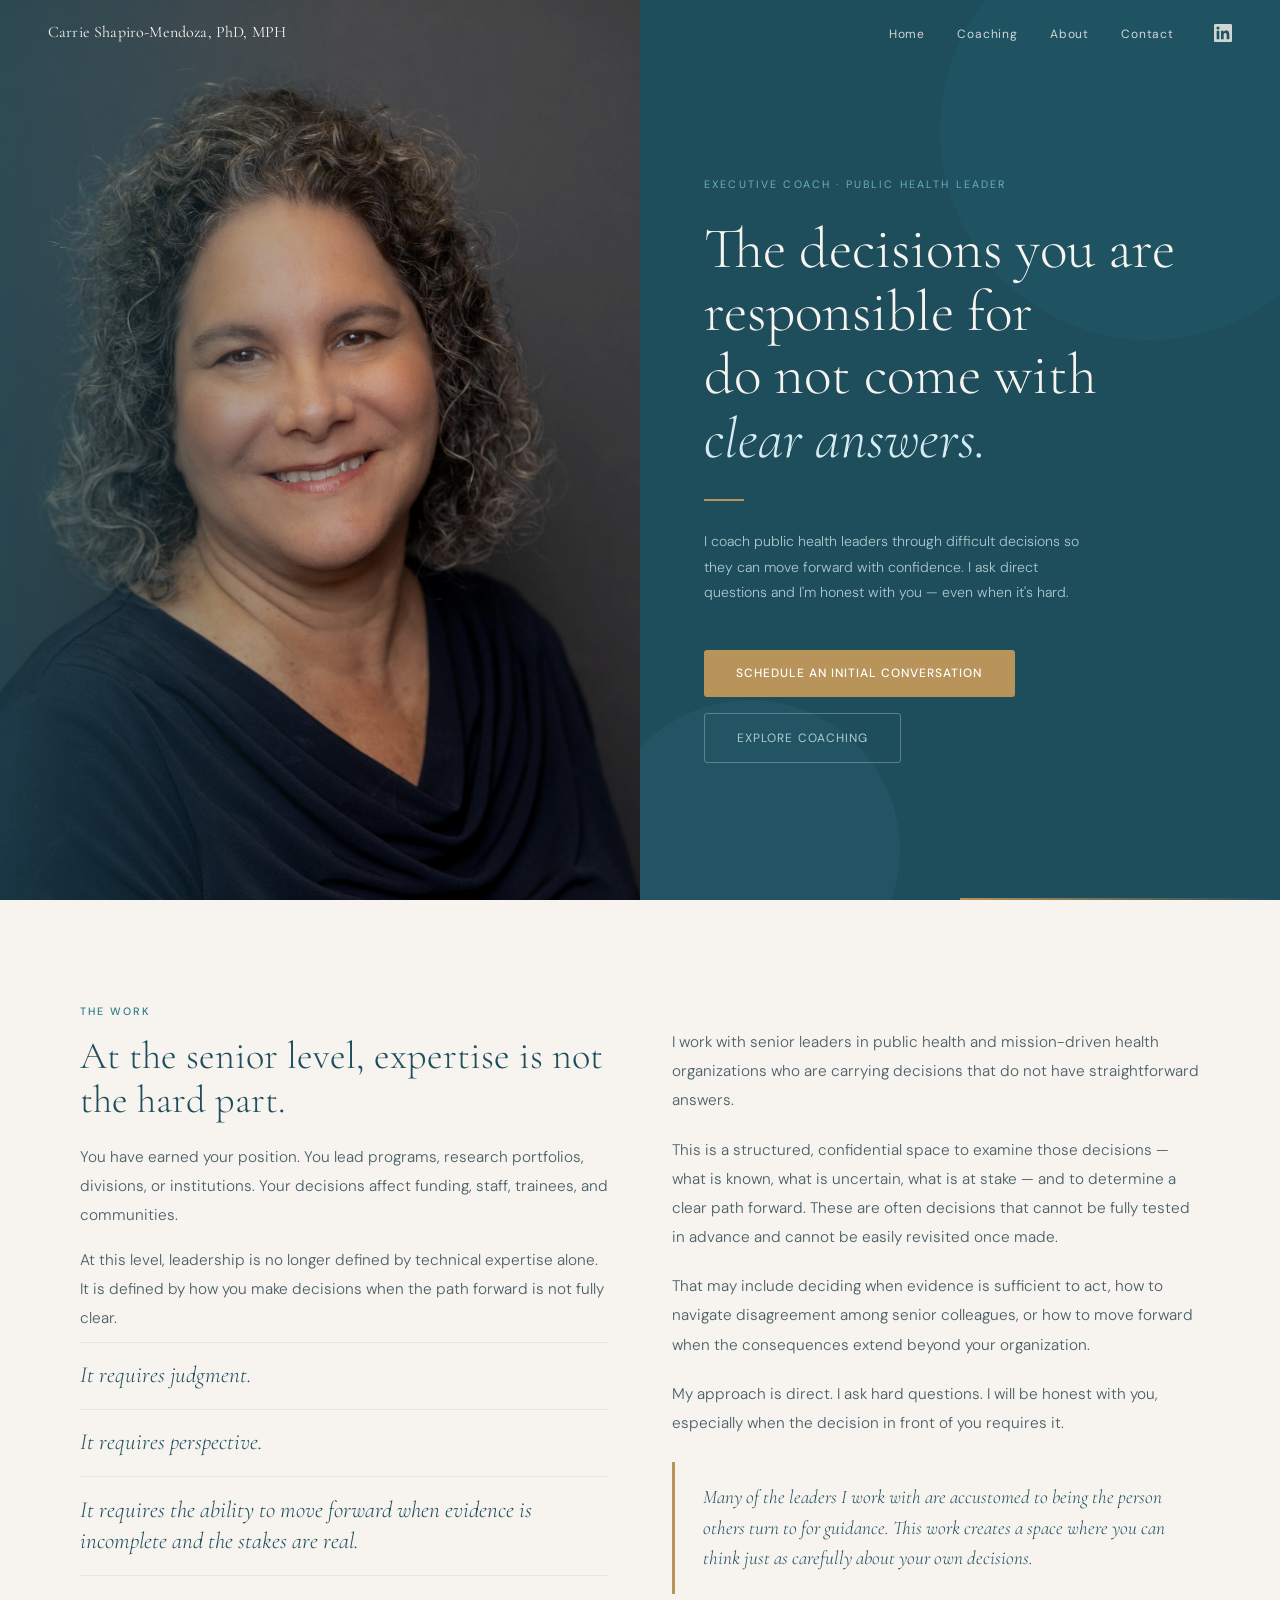
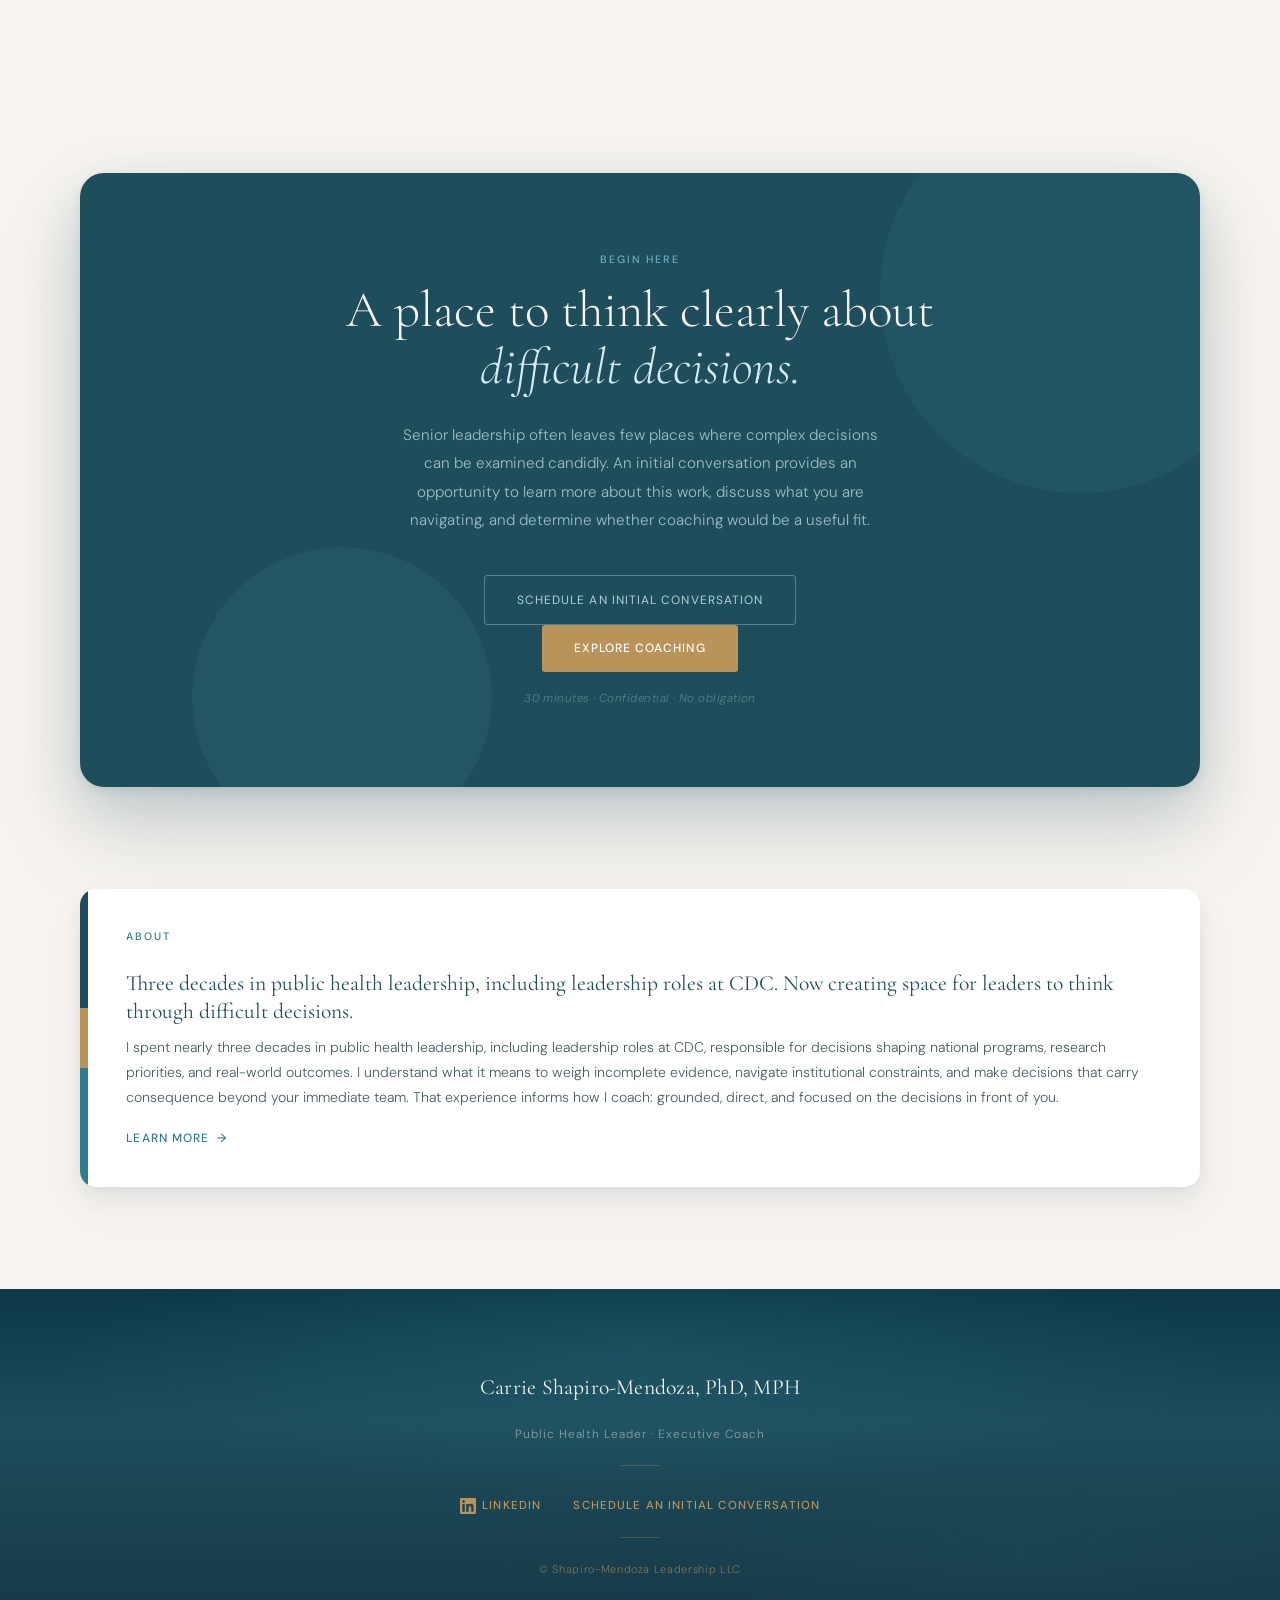
==== index.html @ 612825cb "text n btn" ====
<!DOCTYPE html>
<html lang="en">
<head>
  <meta charset="UTF-8">
  <meta name="viewport" content="width=device-width, initial-scale=1.0">
  <title>Carrie Shapiro-Mendoza, PhD, MPH | Executive Coach for Public Health Leaders</title>
  <link href="https://fonts.googleapis.com/css2?family=Cormorant+Garamond:ital,wght@0,300;0,400;0,500;1,300;1,400;1,500&family=DM+Sans:ital,opsz,wght@0,9..40,300;0,9..40,400;0,9..40,500;1,9..40,300&display=swap" rel="stylesheet">
  <link rel="stylesheet" href="css/styles.css">
</head>
<body>

<div class="page-bg" aria-hidden="true"></div>

<!-- NAVBAR -->
<nav id="nav">
  <a href="index.html" class="nav-logo">Carrie Shapiro-Mendoza, PhD, MPH</a>
  <ul class="nav-links">
    <li><a href="index.html">Home</a></li>
    <li><a href="coaching.html">Coaching</a></li>
    <li><a href="about.html">About</a></li>
    <li><a href="contact.html">Contact</a></li>

    <a href="https://www.linkedin.com/in/carrie-shapiro-mendoza-phd-mph-13574b23/" target="_blank" rel="noopener" class="nav-linkedin" aria-label="LinkedIn">
    <svg xmlns="http://www.w3.org/2000/svg" width="18" height="18" viewBox="0 0 24 24" fill="currentColor">
      <path d="M20.447 20.452h-3.554v-5.569c0-1.328-.027-3.037-1.852-3.037-1.853 0-2.136 1.445-2.136 2.939v5.667H9.351V9h3.414v1.561h.046c.477-.9 1.637-1.85 3.37-1.85 3.601 0 4.267 2.37 4.267 5.455v6.286zM5.337 7.433a2.062 2.062 0 0 1-2.063-2.065 2.064 2.064 0 1 1 2.063 2.065zm1.782 13.019H3.555V9h3.564v11.452zM22.225 0H1.771C.792 0 0 .774 0 1.729v20.542C0 23.227.792 24 1.771 24h20.451C23.2 24 24 23.227 24 22.271V1.729C24 .774 23.2 0 22.222 0h.003z"/>
    </svg>
    </a> 

  </ul>


  <button class="nav-toggle" aria-label="Open menu" aria-expanded="false">
    <span></span><span></span><span></span>
  </button>
</nav>

<div class="nav-drawer" role="dialog" aria-label="Navigation menu">
  <a href="index.html">Home</a>
  <a href="coaching.html">Coaching</a>
  <a href="about.html">About</a>
  <a href="contact.html">Contact</a>
  <a href="https://www.linkedin.com/in/carrie-shapiro-mendoza-phd-mph-13574b23/" target="_blank" rel="noopener" class="nav-linkedin" aria-label="LinkedIn">
    <svg xmlns="http://www.w3.org/2000/svg" width="18" height="18" viewBox="0 0 24 24" fill="currentColor">
      <path d="M20.447 20.452h-3.554v-5.569c0-1.328-.027-3.037-1.852-3.037-1.853 0-2.136 1.445-2.136 2.939v5.667H9.351V9h3.414v1.561h.046c.477-.9 1.637-1.85 3.37-1.85 3.601 0 4.267 2.37 4.267 5.455v6.286zM5.337 7.433a2.062 2.062 0 0 1-2.063-2.065 2.064 2.064 0 1 1 2.063 2.065zm1.782 13.019H3.555V9h3.564v11.452zM22.225 0H1.771C.792 0 0 .774 0 1.729v20.542C0 23.227.792 24 1.771 24h20.451C23.2 24 24 23.227 24 22.271V1.729C24 .774 23.2 0 22.222 0h.003z"/>
    </svg>
    </a> 
</div>


<!-- HERO -->
<section id="hero" aria-label="Introduction">

  <div class="hero-image-col" aria-hidden="true">
    <img
      src="images/shapiromendozaprofile.jpg"
      alt=""
      loading="eager"
    >
  </div>

  <div class="hero-text-col">
    <span class="hero-eyebrow">Executive Coach · Public Health Leader</span>
    <h1 class="hero-headline">
      The decisions you are responsible for<br>
      do not come with <em>clear answers.</em>
    </h1>
    <div class="hero-rule" aria-hidden="true"></div>
    <p class="hero-sub">
      I coach public health leaders through difficult decisions so they can move forward with confidence. I ask direct questions and I'm honest with you — even when it's hard.
    </p>
    <div class="hero-actions">
      <a href="contact.html" class="btn-primary">Schedule an Initial Conversation</a>
      <a href="coaching.html" class="btn-ghost">Explore Coaching</a>
    </div>
    <div class="hero-bottom-rule" aria-hidden="true"></div>
  </div>

</section>


<!-- MAIN -->
<section id="home-main" aria-label="The work">
  <div class="home-main-inner">

    <!-- Two columns, text only -->
    <div class="home-two-col reveal">

      <!-- Left — idea #1 -->
      <div class="home-col-left">
        <span class="label">The work</span>
        <h2>At the senior level, expertise is not the hard part.</h2>
        <p>You have earned your position. You lead programs, research portfolios, divisions, or institutions. Your decisions affect funding, staff, trainees, and communities.</p>
        <p>At this level, leadership is no longer defined by technical expertise alone. It is defined by how you make decisions when the path forward is not fully clear.</p>
        <div class="home-requires">
          <div class="home-requires-item"><p>It requires judgment.</p></div>
          <div class="home-requires-item"><p>It requires perspective.</p></div>
          <div class="home-requires-item"><p>It requires the ability to move forward when evidence is incomplete and the stakes are real.</p></div>
        </div>
      </div>

      <div class="home-col-right">
        <p>I work with senior leaders in public health and mission-driven health organizations who are carrying decisions that do not have straightforward answers.</p>
        <p>This is a structured, confidential space to examine those decisions — what is known, what is uncertain, what is at stake — and to determine a clear path forward. These are often decisions that cannot be fully tested in advance and cannot be easily revisited once made.</p>
        <p>That may include deciding when evidence is sufficient to act, how to navigate disagreement among senior colleagues, or how to move forward when the consequences extend beyond your organization.</p>
        <p>My approach is direct. I ask hard questions. I will be honest with you, especially when the decision in front of you requires it.</p>
        <div class="home-inline-quote">
          <p>Many of the leaders I work with are accustomed to being the person others turn to for guidance. This work creates a space where you can think just as carefully about your own decisions.</p>
        </div>
      </div>

    </div>

  </div>
</section>


<!-- CONCLUSION -->
<section id="conclusion" aria-label="Begin here">
  <div class="conclusion-island reveal">
    <div class="conclusion-content">
      <span class="label label--light">Begin here</span>
      <h2>A place to think clearly about<br><em>difficult decisions.</em></h2>
      <p>Senior leadership often leaves few places where complex decisions can be examined candidly. An initial conversation provides an opportunity to learn more about this work, discuss what you are navigating, and determine whether coaching would be a useful fit.</p>
      <a href="contact.html" class="btn-ghost">Schedule an Initial Conversation</a>
      <br>
      
      <a href="coaching.html" class="btn-primary">Explore Coaching</a>
      <p class="conclusion-note">30 minutes · Confidential · No obligation</p>
    </div>
  </div>
</section>


<!-- ABOUT CARD — after conclusion -->
<section id="home-about" aria-label="About Carrie">
  <div class="home-about-inner">
    <div class="about-card reveal">
      <div class="about-card-mark" aria-hidden="true"></div>
      <div class="about-card-text">
        <span class="label">About</span>
        <h3>Three decades in public health leadership, including leadership roles at CDC. Now creating space for leaders to think through difficult decisions.</h3>
        <p>I spent nearly three decades in public health leadership, including leadership roles at CDC, responsible for decisions shaping national programs, research priorities, and real-world outcomes. I understand what it means to weigh incomplete evidence, navigate institutional constraints, and make decisions that carry consequence beyond your immediate team. That experience informs how I coach: grounded, direct, and focused on the decisions in front of you.</p>
        <a href="about.html" class="link-arrow">Learn more</a>
      </div>
    </div>
  </div>
</section>


<!-- FOOTER -->
<footer aria-label="Footer">
  <div class="water-shimmer" aria-hidden="true"></div>
  <div class="footer-inner">
    <span class="footer-name">Carrie Shapiro-Mendoza, PhD, MPH</span>
    <span class="footer-title">Public Health Leader · Executive Coach</span>
    <div class="footer-divider" aria-hidden="true"></div>
    <div class="footer-links-wrap">
      <a href="https://www.linkedin.com/in/carrie-shapiro-mendoza-phd-mph-13574b23/" target="_blank" rel="noopener" class="footer-linkedin" aria-label="LinkedIn">
      <svg xmlns="http://www.w3.org/2000/svg" width="16" height="16" viewBox="0 0 24 24" fill="currentColor">
        <path d="M20.447 20.452h-3.554v-5.569c0-1.328-.027-3.037-1.852-3.037-1.853 0-2.136 1.445-2.136 2.939v5.667H9.351V9h3.414v1.561h.046c.477-.9 1.637-1.85 3.37-1.85 3.601 0 4.267 2.37 4.267 5.455v6.286zM5.337 7.433a2.062 2.062 0 0 1-2.063-2.065 2.064 2.064 0 1 1 2.063 2.065zm1.782 13.019H3.555V9h3.564v11.452zM22.225 0H1.771C.792 0 0 .774 0 1.729v20.542C0 23.227.792 24 1.771 24h20.451C23.2 24 24 23.227 24 22.271V1.729C24 .774 23.2 0 22.222 0h.003z"/>
      </svg>
      LinkedIn
      </a>
      <a href="https://calendly.com/carrieksm/discovery-call" target="_blank" rel="noopener">Schedule an Initial Conversation</a>
    </div>
    <div class="footer-divider" aria-hidden="true"></div>
    <span class="footer-copy">© Shapiro-Mendoza Leadership LLC</span>
  </div>
</footer>


<script>
  const nav = document.getElementById('nav');
  window.addEventListener('scroll', () => {
    nav.classList.toggle('scrolled', window.scrollY > 60);
  }, { passive: true });

  const toggle = document.querySelector('.nav-toggle');
  const drawer = document.querySelector('.nav-drawer');

  toggle.addEventListener('click', () => {
    const isOpen = drawer.classList.toggle('open');
    toggle.classList.toggle('open', isOpen);
    toggle.setAttribute('aria-expanded', isOpen);
    document.body.style.overflow = isOpen ? 'hidden' : '';
  });

  drawer.querySelectorAll('a').forEach(link => {
    link.addEventListener('click', () => {
      drawer.classList.remove('open');
      toggle.classList.remove('open');
      toggle.setAttribute('aria-expanded', 'false');
      document.body.style.overflow = '';
    });
  });

  const observer = new IntersectionObserver((entries) => {
    entries.forEach(e => {
      if (e.isIntersecting) {
        e.target.classList.add('visible');
        observer.unobserve(e.target);
      }
    });
  }, { threshold: 0.08, rootMargin: '0px 0px -40px 0px' });

  document.querySelectorAll('.reveal, .reveal-left, .reveal-right').forEach(el => {
    observer.observe(el);
  });
</script>

</body>
</html>
---- css/styles.css ----
/* ═══════════════════════════════════════════════════════════
   SHAPIRO-MENDOZA LEADERSHIP
   styles.css — single stylesheet for all pages
   ═══════════════════════════════════════════════════════════

   TABLE OF CONTENTS
   ─────────────────
   1.  Design Tokens
   2.  Reset & Base
   3.  Typography Helpers
   4.  Layout Helpers
   5.  Buttons
   6.  Navbar
   7.  Footer
   8.  Animations & Scroll Reveal
   9.  Global Responsive

   PAGE STYLES
   ───────────
   10. Home (index.html)
   11. About (about.html)       ← to be added
   12. Coaching (coaching.html) ← to be added
   13. Contact (contact.html)   ← to be added

   ═══════════════════════════════════════════════════════════ */


/* ─────────────────────────────────────────
   1. DESIGN TOKENS
───────────────────────────────────────── */
:root {
  --deep-teal:   #1E4D5C;
  --mid-teal:    #2E7D8C;
  --soft-teal:   #6BAFC0;
  --pale-teal:   #D4ECF0;
  --warm-white:  #F7F4F0;
  --warm-sand:   #E8E0D4;
  --deep-text:   #1A2428;
  --mid-text:    #4A5E64;
  --accent-gold: #B8935A;
  --gold-light:  #D4AD7A;

  --font-display: 'Cormorant Garamond', Georgia, serif;
  --font-body:    'DM Sans', system-ui, sans-serif;

  --max-w:      1120px;
  --section-py: clamp(5rem, 8vw, 9rem);
  --section-px: clamp(1.5rem, 4vw, 3rem);
}


/* ─────────────────────────────────────────
   2. RESET & BASE
───────────────────────────────────────── */
*, *::before, *::after {
  box-sizing: border-box;
  margin: 0;
  padding: 0;
}

html {
  scroll-behavior: smooth;
  font-size: 16px;
}

body {
  background: var(--warm-white);
  color: var(--deep-text);
  font-family: var(--font-body);
  font-weight: 300;
  line-height: 1.7;
  overflow-x: hidden;
}

img { max-width: 100%; display: block; }
a   { color: inherit; text-decoration: none; }
ul  { list-style: none; }

/* Ambient background layer — sits fixed behind all content */
.page-bg {
  position: fixed;
  inset: 0;
  z-index: 0;
  pointer-events: none;
  background:
    radial-gradient(ellipse 80% 60% at 15% 20%, rgba(107,175,192,0.06) 0%, transparent 60%),
    radial-gradient(ellipse 60% 50% at 85% 70%, rgba(184,147,90,0.04) 0%, transparent 55%);
}

section, footer, nav { position: relative; z-index: 1; }


/* ─────────────────────────────────────────
   3. TYPOGRAPHY HELPERS
───────────────────────────────────────── */
.label {
  display: block;
  font-family: var(--font-body);
  font-size: 0.67rem;
  font-weight: 500;
  letter-spacing: 0.18em;
  text-transform: uppercase;
  color: var(--mid-teal);
  margin-bottom: 0.85rem;
}

.label--light { color: var(--soft-teal); }

h1, h2, h3 {
  font-family: var(--font-display);
  font-weight: 300;
  line-height: 1.12;
  color: var(--deep-teal);
}

h1 { font-size: clamp(2.6rem, 5vw, 4.2rem); }
h2 { font-size: clamp(1.9rem, 3.2vw, 2.9rem); }
h3 { font-size: clamp(1.3rem, 2vw, 1.7rem); font-weight: 400; }

p {
  font-size: clamp(0.88rem, 1vw, 0.97rem);
  color: var(--mid-text);
  line-height: 1.85;
}

em     { font-style: italic; }
strong { font-weight: 500; color: var(--deep-text); }


/* ─────────────────────────────────────────
   4. LAYOUT HELPERS
───────────────────────────────────────── */
.container {
  max-width: var(--max-w);
  margin: 0 auto;
}

.section {
  padding: var(--section-py) var(--section-px);
}


/* ─────────────────────────────────────────
   5. BUTTONS
───────────────────────────────────────── */
.btn-primary {
  display: inline-flex;
  align-items: center;
  gap: 0.5rem;
  background: var(--accent-gold);
  color: #fff;
  padding: 0.85rem 2rem;
  border-radius: 3px;
  font-family: var(--font-body);
  font-size: 0.75rem;
  font-weight: 500;
  letter-spacing: 0.09em;
  text-transform: uppercase;
  transition: background 0.25s ease, transform 0.2s ease;
  cursor: pointer;
  border: none;
}

.btn-primary:hover {
  background: var(--gold-light);
  transform: translateY(-2px);
}

.btn-ghost {
  display: inline-flex;
  align-items: center;
  gap: 0.5rem;
  border: 1px solid rgba(212,236,240,0.32);
  color: rgba(212,236,240,0.82);
  padding: 0.85rem 2rem;
  border-radius: 3px;
  font-family: var(--font-body);
  font-size: 0.75rem;
  font-weight: 400;
  letter-spacing: 0.09em;
  text-transform: uppercase;
  transition: border-color 0.25s, color 0.25s, background 0.25s;
}

.btn-ghost:hover {
  border-color: rgba(212,236,240,0.65);
  color: var(--pale-teal);
  background: rgba(212,236,240,0.06);
}

.btn-outline {
  display: inline-flex;
  align-items: center;
  justify-content: center;
  gap: 0.5rem;
  border: 1.5px solid var(--mid-teal);
  color: var(--mid-teal);
  padding: 0.8rem 2rem;
  border-radius: 3px;
  font-family: var(--font-body);
  font-size: 0.75rem;
  font-weight: 500;
  letter-spacing: 0.09em;
  text-transform: uppercase;
  transition: background 0.25s, color 0.25s;
}

.btn-outline:hover {
  background: var(--mid-teal);
  color: #fff;
}

.link-arrow {
  display: inline-flex;
  align-items: center;
  gap: 0.5rem;
  font-size: 0.75rem;
  font-weight: 500;
  letter-spacing: 0.09em;
  text-transform: uppercase;
  color: var(--mid-teal);
  transition: gap 0.2s, color 0.2s;
}

.link-arrow::after { content: '→'; }
.link-arrow:hover  { gap: 0.9rem; color: var(--deep-teal); }


/* ─────────────────────────────────────────
   6. NAVBAR
───────────────────────────────────────── */
#nav {
  position: fixed;
  top: 0; left: 0; right: 0;
  z-index: 100;
  padding: 1.2rem var(--section-px);
  display: flex;
  align-items: center;
  justify-content: space-between;
  gap: 1.5rem;
  transition: background 0.5s ease, box-shadow 0.5s ease;
}

#nav.scrolled {
  background: rgba(247, 244, 240, 0.94);
  box-shadow: 0 1px 0 rgba(30,77,92,0.08);
  backdrop-filter: blur(10px);
  -webkit-backdrop-filter: blur(10px);
}

.nav-logo {
  font-family: var(--font-display);
  font-size: 1rem;
  font-weight: 400;
  color: var(--warm-white);
  letter-spacing: 0.01em;
  white-space: nowrap;
  transition: color 0.5s;
  flex-shrink: 0;
}

#nav.scrolled .nav-logo { color: var(--deep-teal); }

.nav-links {
  display: flex;
  align-items: center;
  gap: 2rem;
}

.nav-links a {
  font-size: 0.75rem;
  font-weight: 400;
  letter-spacing: 0.07em;
  color: rgba(247,244,240,0.82);
  transition: color 0.3s;
  white-space: nowrap;
}

#nav.scrolled .nav-links a { color: var(--mid-text); }
.nav-links a:hover           { color: var(--accent-gold) !important; }

.nav-cta {
  background: var(--accent-gold) !important;
  color: #fff !important;
  padding: 0.52rem 1.3rem !important;
  border-radius: 3px;
  font-weight: 500 !important;
  letter-spacing: 0.07em !important;
  transition: background 0.25s !important;
}

.nav-cta:hover { background: var(--gold-light) !important; }

/* On pages with light hero — nav logo and links start dark */
#nav.nav-dark .nav-logo         { color: var(--deep-teal); }
#nav.nav-dark .nav-links a      { color: var(--mid-text); }
#nav.nav-dark .nav-toggle span  { background: var(--deep-teal); }

.nav-toggle {
  display: none;
  flex-direction: column;
  gap: 5px;
  cursor: pointer;
  background: none;
  border: none;
  padding: 4px;
  flex-shrink: 0;
}

.nav-toggle span {
  display: block;
  width: 22px;
  height: 1.5px;
  background: var(--warm-white);
  transition: background 0.5s, transform 0.3s, opacity 0.3s;
}

#nav.scrolled .nav-toggle span         { background: var(--deep-teal); }
.nav-toggle.open span:nth-child(1)     { transform: translateY(6.5px) rotate(45deg); }
.nav-toggle.open span:nth-child(2)     { opacity: 0; }
.nav-toggle.open span:nth-child(3)     { transform: translateY(-6.5px) rotate(-45deg); }

.nav-drawer {
  display: none;
  position: fixed;
  top: 0; left: 0; right: 0; bottom: 0;
  background: var(--deep-teal);
  z-index: 99;
  flex-direction: column;
  align-items: center;
  justify-content: center;
  gap: 2.5rem;
  opacity: 0;
  transition: opacity 0.35s ease;
}

.nav-drawer.open { display: flex; opacity: 1; }

.nav-drawer a {
  font-family: var(--font-display);
  font-size: 2rem;
  font-weight: 300;
  color: var(--warm-white);
  letter-spacing: 0.02em;
  transition: color 0.2s;
}

.nav-drawer a:hover          { color: var(--pale-teal); }
.nav-drawer .btn-primary     { font-size: 0.8rem; margin-top: 1rem; }


/* ─────────────────────────────────────────
   7. FOOTER
───────────────────────────────────────── */
footer {
  position: relative;
  overflow: hidden;
  padding: 5rem var(--section-px) 3rem;
  text-align: center;
  background: linear-gradient(
    to bottom,
    #0c3847 0%,
    #1E4D5C 40%,
    #163845 100%
  );
}

/* Subtle radial depth — no sand, no horizon */
footer::before {
  content: '';
  position: absolute;
  inset: 0;
  background:
    radial-gradient(ellipse 70% 60% at 50% 20%, rgba(46,125,140,0.25) 0%, transparent 65%),
    radial-gradient(ellipse 50% 40% at 80% 80%, rgba(30,77,92,0.3) 0%, transparent 55%);
  pointer-events: none;
}

/* water-shimmer div kept in HTML but repurposed as a no-op — leaving in place so HTML doesn't need to change */
footer .water-shimmer { display: none; }

.footer-inner {
  position: relative;
  z-index: 1;
  display: flex;
  flex-direction: column;
  align-items: center;
  gap: 1.1rem;
  padding-bottom: 0;
}

.footer-name {
  font-family: var(--font-display);
  font-size: 1.35rem;
  font-weight: 400;
  color: var(--warm-white);
  letter-spacing: 0.01em;
}

.footer-title {
  font-size: 0.74rem;
  font-weight: 300;
  color: rgba(247,244,240,0.5);
  letter-spacing: 0.08em;
}

.footer-links-wrap {
  display: flex;
  gap: 2rem;
  align-items: center;
  margin-top: 0.5rem;
}

.footer-links-wrap a {
  font-size: 0.72rem;
  font-weight: 500;
  letter-spacing: 0.1em;
  text-transform: uppercase;
  color: var(--accent-gold);
  transition: color 0.2s;
}

.footer-links-wrap a:hover { color: var(--gold-light); }

.footer-divider {
  width: 40px;
  height: 1px;
  background: rgba(184,147,90,0.3);
  margin: 0.25rem auto;
}

.footer-copy {
  font-size: 0.68rem;
  color: var(--accent-gold);
  letter-spacing: 0.06em;
  opacity: 0.65;
}


/* ─────────────────────────────────────────
   8. ANIMATIONS & SCROLL REVEAL
───────────────────────────────────────── */
@keyframes fadeUp {
  from { opacity: 0; transform: translateY(18px); }
  to   { opacity: 1; transform: translateY(0); }
}

@keyframes fadeDown {
  from { opacity: 0; transform: translateY(-14px); }
  to   { opacity: 1; transform: translateY(0); }
}

@keyframes fadeIn {
  from { opacity: 0; }
  to   { opacity: 1; }
}

@keyframes zoomIn {
  from { transform: scale(1.06); opacity: 0.5; }
  to   { transform: scale(1);    opacity: 1; }
}

.reveal {
  opacity: 0;
  transform: translateY(22px);
  transition: opacity 0.75s ease, transform 0.75s ease;
}

.reveal.visible { opacity: 1; transform: none; }

.reveal-d1 { transition-delay: 0.1s; }
.reveal-d2 { transition-delay: 0.2s; }
.reveal-d3 { transition-delay: 0.3s; }
.reveal-d4 { transition-delay: 0.4s; }

.reveal-left {
  opacity: 0;
  transform: translateX(-20px);
  transition: opacity 0.75s ease, transform 0.75s ease;
}

.reveal-left.visible { opacity: 1; transform: none; }

.reveal-right {
  opacity: 0;
  transform: translateX(20px);
  transition: opacity 0.75s ease, transform 0.75s ease;
}

.reveal-right.visible { opacity: 1; transform: none; }


/* ─────────────────────────────────────────
   9. GLOBAL RESPONSIVE
───────────────────────────────────────── */
@media (max-width: 860px) {
  .nav-links  { display: none; }
  .nav-toggle { display: flex; }
}

@media (max-width: 600px) {
  h1 { font-size: 2.4rem; }
  h2 { font-size: 1.8rem; }
}


/* ═══════════════════════════════════════════════════════════
   10. HOME — index.html
   ═══════════════════════════════════════════════════════════ */

/* HERO */
#hero {
  min-height: 100svh;
  display: grid;
  grid-template-columns: 1fr 1fr;
  position: relative;
  overflow: hidden;
}

.hero-image-col {
  position: relative;
  overflow: hidden;
}

.hero-image-col img {
  width: 100%;
  height: 100%;
  object-fit: cover;
  object-position: center top;
  filter: brightness(0.82) contrast(1.05);
  animation: zoomIn 1.4s ease forwards;
}

.hero-image-col::after {
  content: '';
  position: absolute;
  inset: 0;
  background: linear-gradient(to right, rgba(30,77,92,0.6) 0%, transparent 55%);
}

.hero-text-col {
  background: var(--deep-teal);
  display: flex;
  flex-direction: column;
  justify-content: center;
  padding: clamp(5rem, 8vw, 8rem) clamp(2.5rem, 5vw, 5rem) clamp(3rem, 5vw, 5rem);
  position: relative;
  overflow: hidden;
}

.hero-text-col::before {
  content: '';
  position: absolute;
  top: -80px; right: -80px;
  width: 420px; height: 420px;
  border-radius: 50%;
  background: var(--mid-teal);
  opacity: 0.13;
  pointer-events: none;
}

.hero-text-col::after {
  content: '';
  position: absolute;
  bottom: -100px; left: -40px;
  width: 300px; height: 300px;
  border-radius: 50%;
  background: var(--soft-teal);
  opacity: 0.08;
  pointer-events: none;
}

.hero-eyebrow {
  font-size: 0.67rem;
  font-weight: 400;
  letter-spacing: 0.2em;
  text-transform: uppercase;
  color: var(--soft-teal);
  margin-bottom: 1.5rem;
  opacity: 0;
  animation: fadeDown 0.8s 0.3s forwards;
}

.hero-headline {
  font-family: var(--font-display);
  font-size: clamp(2.6rem, 4.5vw, 4rem);
  font-weight: 300;
  line-height: 1.1;
  color: var(--warm-white);
  margin-bottom: 1.75rem;
  opacity: 0;
  animation: fadeUp 0.9s 0.5s forwards;
}

.hero-headline em {
  font-style: italic;
  color: var(--pale-teal);
  display: block;
}

.hero-rule {
  width: 40px;
  height: 2px;
  background: var(--accent-gold);
  margin-bottom: 1.75rem;
  opacity: 0;
  animation: fadeIn 0.6s 0.9s forwards;
}

.hero-sub {
  font-size: clamp(0.88rem, 1.1vw, 1rem);
  color: rgba(212,236,240,0.78);
  max-width: 400px;
  line-height: 1.82;
  font-weight: 300;
  margin-bottom: 2.75rem;
  opacity: 0;
  animation: fadeUp 0.9s 0.7s forwards;
}

.hero-actions {
  display: flex;
  gap: 1rem;
  flex-wrap: wrap;
  opacity: 0;
  animation: fadeUp 0.9s 0.95s forwards;
}

.hero-bottom-rule {
  position: absolute;
  bottom: 0; left: 50%; right: 0;
  height: 2px;
  background: linear-gradient(to right, var(--accent-gold), transparent);
  opacity: 0;
  animation: fadeIn 0.8s 1.4s forwards;
}

/* ── HOME MAIN — two columns, text only, no cards */
#home-main {
  padding: var(--section-py) var(--section-px);
  background: transparent;
}

.home-main-inner {
  max-width: var(--max-w);
  margin: 0 auto;
}

/* Two columns side by side */
.home-two-col {
  display: grid;
  grid-template-columns: 1fr 1fr;
  gap: clamp(3rem, 5vw, 7rem);
  align-items: start;
  margin-bottom: clamp(4rem, 6vw, 7rem);
}

/* Left column — idea #1 */
.home-col-left h2 {
  font-size: clamp(1.9rem, 3vw, 2.6rem);
  margin-top: 0.5rem;
  margin-bottom: 1.25rem;
  line-height: 1.15;
}

.home-col-left p {
  font-size: 0.96rem;
  color: var(--mid-text);
  line-height: 1.9;
  margin-bottom: 1rem;
}

.home-col-left p:last-of-type { margin-bottom: 0; }

/* The three "It requires..." lines — styled within left column */
.home-requires {
  display: flex;
  flex-direction: column;
  margin-top: 0.5rem;
}

.home-requires-item {
  padding: 1.1rem 0;
  border-bottom: 1px solid rgba(30,77,92,0.07);
}

.home-requires-item:first-child { border-top: 1px solid rgba(30,77,92,0.07); }

.home-requires-item p {
  font-family: var(--font-display);
  font-size: clamp(1.15rem, 1.8vw, 1.5rem) !important;
  font-style: italic;
  font-weight: 300;
  color: var(--deep-teal) !important;
  line-height: 1.35;
  margin-bottom: 0 !important;
}

/* Right column — idea #2 */
.home-col-right {
  padding-top: clamp(1rem, 2vw, 3rem);
}

.home-col-right p {
  font-size: 0.96rem;
  color: var(--mid-text);
  line-height: 1.9;
  margin-bottom: 1.25rem;
}

.home-col-right p:last-of-type { margin-bottom: 0; }

/* Inline quote in right column */
.home-col-right .home-inline-quote {
  border-left: 3px solid var(--accent-gold);
  padding: 1.25rem 0 1.25rem 1.75rem;
  margin-top: 1.5rem;
}

.home-col-right .home-inline-quote p {
  font-family: var(--font-display);
  font-size: clamp(1.05rem, 1.5vw, 1.25rem) !important;
  font-style: italic;
  font-weight: 300;
  color: var(--deep-teal) !important;
  line-height: 1.6;
  margin-bottom: 0 !important;
}

/* RESPONSIVE — HOME */
@media (max-width: 860px) {
  .home-two-col { grid-template-columns: 1fr; gap: 3rem; }
  .home-col-right { padding-top: 0; }
}

@media (max-width: 600px) {
  .home-requires-item p { font-size: 1.15rem !important; }
}

/* HOME ABOUT — after conclusion */
#home-about {
  padding: 0 var(--section-px) var(--section-py);
  background: transparent;
}

.home-about-inner {
  max-width: var(--max-w);
  margin: 0 auto;
}

.about-card {
  display: grid;
  grid-template-columns: 8px 1fr;
  border-radius: 16px;
  overflow: hidden;
  background: #fff;
  box-shadow:
    0 2px 4px rgba(30,77,92,0.04),
    0 8px 24px rgba(30,77,92,0.07),
    0 20px 40px rgba(30,77,92,0.05);
}

/* Color mark — three stacked teal/gold bands */
.about-card-mark {
  background: linear-gradient(
    to bottom,
    var(--deep-teal) 0%,
    var(--deep-teal) 40%,
    var(--accent-gold) 40%,
    var(--accent-gold) 60%,
    var(--mid-teal) 60%,
    var(--mid-teal) 100%
  );
  flex-shrink: 0;
}

.about-card-text {
  padding: clamp(1.75rem, 3vw, 2.5rem);
  display: flex;
  flex-direction: column;
  justify-content: center;
  gap: 0.6rem;
}

.about-card-text h3 {
  font-size: 1.35rem;
  color: var(--deep-teal);
  line-height: 1.3;
}

.about-card-text p {
  font-size: 0.88rem;
  color: var(--mid-text);
  line-height: 1.8;
  margin-bottom: 0.5rem;
}

/* CONCLUSION */
#conclusion {
  padding: 0 var(--section-px) var(--section-py);
  background: transparent;
}

.conclusion-island {
  max-width: var(--max-w);
  margin: 0 auto;
  background: var(--deep-teal);
  border-radius: 24px;
  padding: clamp(3.5rem, 6vw, 6rem) clamp(2.5rem, 5vw, 5rem);
  text-align: center;
  position: relative;
  overflow: hidden;
  box-shadow:
    0 4px 8px rgba(30,77,92,0.1),
    0 20px 60px rgba(30,77,92,0.2),
    0 48px 96px rgba(30,77,92,0.12);
}

.conclusion-island::before {
  content: '';
  position: absolute;
  top: -80px; right: -80px;
  width: 400px; height: 400px;
  border-radius: 50%;
  background: var(--mid-teal);
  opacity: 0.15;
  pointer-events: none;
}

.conclusion-island::after {
  content: '';
  position: absolute;
  bottom: -60px; left: 10%;
  width: 300px; height: 300px;
  border-radius: 50%;
  background: var(--soft-teal);
  opacity: 0.08;
  pointer-events: none;
}

.conclusion-content {
  position: relative;
  z-index: 1;
  max-width: 600px;
  margin: 0 auto;
}

.conclusion-content h2 {
  color: var(--warm-white);
  font-size: clamp(2.2rem, 4vw, 3.4rem);
  margin-top: 0.75rem;
  margin-bottom: 1.5rem;
}

.conclusion-content h2 em {
  color: var(--pale-teal);
  display: block;
}

.conclusion-content p {
  color: rgba(212,236,240,0.7);
  line-height: 1.88;
  max-width: 480px;
  margin: 0 auto 2.5rem;
  font-size: 0.95rem;
}

.conclusion-note {
  font-size: 0.72rem !important;
  color: rgba(212,236,240,0.32) !important;
  margin-top: 1rem !important;
  margin-bottom: 0 !important;
  font-style: italic;
  letter-spacing: 0.04em;
}

/* RESPONSIVE — HOME */
@media (max-width: 860px) {
  #hero { grid-template-columns: 1fr; }
  .hero-image-col { display: none; }
  .hero-text-col  { min-height: 100svh; padding: 6rem 1.75rem 4rem; }
  .intro-grid     { grid-template-columns: 1fr; gap: 2rem; }
  .coaching-panel { grid-template-columns: 1fr; }
  .coaching-visual { min-height: 200px; }
  .about-card     { grid-template-columns: 1fr; }
  .about-card-accent { display: none; }
  .conclusion-island { border-radius: 16px; }
}

@media (max-width: 600px) {
  .hero-text-col  { padding: 5rem 1.25rem 3.5rem; }
  .hero-actions   { flex-direction: column; align-items: flex-start; }
}


/* ═══════════════════════════════════════════════════════════
   11. ABOUT — about.html
   ═══════════════════════════════════════════════════════════ */

/* ── ABOUT HERO
   Warmer and more personal than home.
   A large faded "30+" as ambient texture — her career in the room.
   Subtle vertical grain lines, warm gold bleed from left. */
.about-hero {
  min-height: 60svh;
  background: var(--deep-teal);
  display: flex;
  flex-direction: column;
  justify-content: flex-end;
  padding: clamp(5rem, 8vw, 9rem) var(--section-px) clamp(3rem, 5vw, 5rem);
  position: relative;
  overflow: hidden;
}

.about-hero::before {
  content: '';
  position: absolute;
  inset: 0;
  background:
    repeating-linear-gradient(
      90deg,
      transparent,
      transparent 120px,
      rgba(107,175,192,0.035) 120px,
      rgba(107,175,192,0.035) 121px
    ),
    radial-gradient(ellipse 80% 100% at 0% 60%, rgba(184,147,90,0.09) 0%, transparent 55%),
    radial-gradient(ellipse 50% 60% at 100% 10%, rgba(46,125,140,0.2) 0%, transparent 50%);
  pointer-events: none;
}

/* Large ambient number — "30" as background texture */
.about-hero::after {
  content: '30';
  position: absolute;
  right: -1rem;
  bottom: -4rem;
  font-family: var(--font-display);
  font-size: clamp(16rem, 26vw, 24rem);
  font-weight: 300;
  color: rgba(107,175,192,0.06);
  line-height: 1;
  pointer-events: none;
  user-select: none;
  letter-spacing: -0.05em;
}

.about-hero-inner {
  max-width: var(--max-w);
  margin: 0 auto;
  width: 100%;
  position: relative;
  z-index: 1;
}

.about-hero-eyebrow {
  font-size: 0.78rem;
  font-weight: 400;
  letter-spacing: 0.2em;
  text-transform: uppercase;
  color: var(--soft-teal);
  margin-bottom: 1.25rem;
  opacity: 0;
  animation: fadeDown 0.8s 0.3s forwards;
}

.about-hero-headline {
  font-family: var(--font-display);
  font-size: clamp(2.4rem, 4.5vw, 4rem);
  font-weight: 300;
  line-height: 1.1;
  color: var(--warm-white);
  max-width: 760px;
  opacity: 0;
  animation: fadeUp 0.9s 0.5s forwards;
}

.about-hero-headline em {
  font-style: italic;
  color: var(--pale-teal);
}

.about-hero-rule {
  width: 100%;
  height: 1px;
  background: linear-gradient(to right, var(--accent-gold), rgba(184,147,90,0.2), transparent);
  margin-top: clamp(2.5rem, 4vw, 4rem);
  opacity: 0;
  animation: fadeIn 0.8s 0.9s forwards;
}

/* ── ABOUT INTRO
   Sticky photo + scrolling narrative text.
   Photo has gold corner detail — personal, not clinical. */
.about-intro {
  padding: var(--section-py) var(--section-px);
  background: transparent;
}

.about-intro-layout {
  max-width: var(--max-w);
  margin: 0 auto;
  display: grid;
  grid-template-columns: 360px 1fr;
  gap: clamp(3rem, 5vw, 6rem);
  align-items: start;
}

.about-img-wrap {
  position: sticky;
  top: 5.5rem;
}

.about-img-frame {
  position: relative;
  border-radius: 4px;
  overflow: visible;
  aspect-ratio: 3/4;
}

.about-img-frame img {
  width: 100%;
  height: 100%;
  object-fit: cover;
  object-position: center top;
  filter: brightness(0.9) sepia(0.06);
  border-radius: 4px;
  box-shadow:
    0 4px 8px rgba(30,77,92,0.08),
    0 20px 56px rgba(30,77,92,0.14),
    0 48px 80px rgba(30,77,92,0.08);
}

/* Gold L-bracket — bottom right corner */
.about-img-frame::after {
  content: '';
  position: absolute;
  bottom: -14px;
  right: -14px;
  width: 64px;
  height: 64px;
  border-right: 2px solid var(--accent-gold);
  border-bottom: 2px solid var(--accent-gold);
}

/* Gold L-bracket — top left corner */
.about-img-frame::before {
  content: '';
  position: absolute;
  top: -14px;
  left: -14px;
  width: 64px;
  height: 64px;
  border-left: 2px solid var(--accent-gold);
  border-top: 2px solid var(--accent-gold);
  z-index: 1;
}

.about-intro-text { padding-top: 0.5rem; }

.about-intro-text h2 {
  margin-top: 0.6rem;
  margin-bottom: 1.75rem;
}

.about-intro-text p {
  font-size: 0.96rem;
  color: var(--mid-text);
  line-height: 1.88;
  margin-bottom: 1.25rem;
}

.about-intro-text p:last-of-type { margin-bottom: 0; }

.about-pullquote {
  border-left: 3px solid var(--accent-gold);
  padding: 1.5rem 0 1.5rem 2rem;
  margin: 2rem 0;
}

.about-pullquote p {
  font-family: var(--font-display);
  font-size: clamp(1.15rem, 1.7vw, 1.4rem);
  font-style: italic;
  font-weight: 300;
  color: var(--deep-teal);
  line-height: 1.55;
  margin-bottom: 0 !important;
}

/* ── PROFESSIONAL BACKGROUND
   Numbered chapter statements — large staggered layout.
   No cards. Each reality reads like a page in a book.
   Left: context paragraph. Right: five numbered statements. */
.about-background {
  padding: 0 var(--section-px) var(--section-py);
  background: transparent;
}

.about-background-inner {
  max-width: var(--max-w);
  margin: 0 auto;
}

.about-bg-header {
  display: grid;
  grid-template-columns: 1fr 1fr;
  gap: clamp(3rem, 5vw, 6rem);
  align-items: end;
  margin-bottom: clamp(3rem, 5vw, 5rem);
  padding-bottom: 2rem;
  border-bottom: 1px solid rgba(30,77,92,0.1);
}

.about-bg-header h2 { margin-top: 0.6rem; }

.about-bg-header p {
  font-size: 0.95rem;
  color: var(--mid-text);
  line-height: 1.88;
}

/* Numbered statements — staggered, editorial */
.about-statements {
  display: flex;
  flex-direction: column;
}

.about-statement {
  display: grid;
  grid-template-columns: 80px 1fr;
  gap: 2rem;
  padding: 2rem 0;
  border-bottom: 1px solid rgba(30,77,92,0.08);
  align-items: start;
  transition: background 0.2s;
}

.about-statement:first-child { border-top: 1px solid rgba(30,77,92,0.08); }

/* Alternate: every other statement indented slightly */
.about-statement:nth-child(even) {
  padding-left: clamp(2rem, 4vw, 5rem);
}

.about-statement:hover .statement-num { color: var(--accent-gold); }

.statement-num {
  font-family: var(--font-display);
  font-size: clamp(2.2rem, 3.5vw, 3rem);
  font-weight: 300;
  color: var(--pale-teal);
  line-height: 1;
  transition: color 0.3s;
  padding-top: 0.2rem;
  letter-spacing: -0.02em;
}

.statement-text {
  font-family: var(--font-display);
  font-size: clamp(1.1rem, 1.8vw, 1.4rem);
  font-weight: 300;
  color: var(--deep-teal);
  line-height: 1.45;
  padding-top: 0.5rem;
}

/* ── CREDENTIALS
   CV-style — minimal, restrained.
   No island, no cards. Just clean lines and typography.
   The gravitas comes from what's said, not how it's packaged. */
.about-credentials {
  padding: 0 var(--section-px) var(--section-py);
  background: transparent;
}

.about-credentials-inner {
  max-width: var(--max-w);
  margin: 0 auto;
}

/* Header row — label + heading + CTA */
.about-cred-header {
  display: grid;
  grid-template-columns: 1fr 1fr;
  gap: clamp(3rem, 5vw, 6rem);
  align-items: end;
  margin-bottom: clamp(2.5rem, 4vw, 4rem);
  padding-bottom: 2rem;
  border-bottom: 1px solid rgba(30,77,92,0.08);
}

.about-cred-header h2 { margin-top: 0.6rem; }

.about-cred-header p {
  font-size: 0.95rem;
  color: var(--mid-text);
  line-height: 1.85;
  margin-bottom: 1.5rem;
}

.about-cred-cta {
  display: flex;
  flex-direction: column;
  align-items: flex-start;
  gap: 0.75rem;
}

.about-cred-note {
  font-size: 0.82rem;
  color: var(--mid-text);
  font-style: italic;
  letter-spacing: 0.04em;
  opacity: 0.7;
}

/* Three badges in a row */
.cred-badges {
  display: grid;
  grid-template-columns: repeat(3, 1fr);
  gap: clamp(1.5rem, 3vw, 3rem);
  align-items: start;
}

.cred-badge {
  display: flex;
  flex-direction: column;
  align-items: center;
  text-align: center;
  gap: 1.25rem;
}

.cred-badge img {
  width: clamp(120px, 16vw, 180px);
  height: auto;
  object-fit: contain;
  transition: transform 0.3s ease;
}

.cred-badge:hover img { transform: scale(1.04); }

.cred-badge-label {
  font-size: 0.82rem;
  color: var(--mid-text);
  line-height: 1.55;
  max-width: 180px;
}

.cred-badge-label strong {
  display: block;
  font-size: 0.78rem;
  font-weight: 500;
  letter-spacing: 0.08em;
  text-transform: uppercase;
  color: var(--mid-teal);
  margin-bottom: 0.3rem;
}

/* ICF text credential — below badges */
.cred-icf {
  margin-top: clamp(2rem, 3vw, 3rem);
  padding-top: 2rem;
  border-top: 1px solid rgba(30,77,92,0.08);
  display: flex;
  align-items: flex-start;
  gap: 1.5rem;
}

.cred-icf-bar {
  width: 2px;
  min-height: 40px;
  background: var(--accent-gold);
  flex-shrink: 0;
  align-self: stretch;
}

.cred-icf p {
  font-size: 0.92rem;
  color: var(--deep-text);
  line-height: 1.7;
}

.cred-icf p strong {
  display: block;
  font-size: 0.78rem;
  font-weight: 500;
  letter-spacing: 0.1em;
  text-transform: uppercase;
  color: var(--mid-teal);
  margin-bottom: 0.4rem;
}

/* RESPONSIVE — ABOUT */
@media (max-width: 860px) {
  .about-intro-layout    { grid-template-columns: 1fr; }
  .about-img-wrap        { position: static; max-width: 320px; }
  .about-bg-header       { grid-template-columns: 1fr; gap: 1.5rem; }
  .about-cred-header     { grid-template-columns: 1fr; gap: 1.5rem; }
  .about-statement:nth-child(even) { padding-left: 0; }
  .cred-badges           { grid-template-columns: repeat(3, 1fr); }
}

@media (max-width: 600px) {
  .about-hero     { min-height: 50svh; }
  .about-img-wrap { max-width: 100%; }
  .about-statement { grid-template-columns: 60px 1fr; gap: 1rem; }
  .cred-badges    { grid-template-columns: 1fr; max-width: 200px; margin: 0 auto; }
}



/* ═══════════════════════════════════════════════════════════
   12. COACHING — coaching.html
   ═══════════════════════════════════════════════════════════ */

/* ── COACHING HERO
   Architectural, precise. Subtle grid pattern — feels like
   a space where decisions get examined carefully. */
.coaching-hero {
  min-height: 60svh;
  background: var(--deep-teal);
  display: flex;
  flex-direction: column;
  justify-content: flex-end;
  padding: clamp(5rem, 8vw, 9rem) var(--section-px) clamp(3rem, 5vw, 5rem);
  position: relative;
  overflow: hidden;
}

/* Precise grid texture */
.coaching-hero::before {
  content: '';
  position: absolute;
  inset: 0;
  background:
    repeating-linear-gradient(
      0deg,
      transparent,
      transparent 80px,
      rgba(107,175,192,0.04) 80px,
      rgba(107,175,192,0.04) 81px
    ),
    repeating-linear-gradient(
      90deg,
      transparent,
      transparent 80px,
      rgba(107,175,192,0.04) 80px,
      rgba(107,175,192,0.04) 81px
    ),
    radial-gradient(ellipse 70% 80% at 100% 100%, rgba(46,125,140,0.18) 0%, transparent 55%);
  pointer-events: none;
}

/* Gold accent diagonal */
.coaching-hero::after {
  content: '';
  position: absolute;
  top: -20%;
  right: 8%;
  width: 1px;
  height: 140%;
  background: linear-gradient(to bottom, transparent, rgba(184,147,90,0.2), transparent);
  transform: rotate(-12deg);
  pointer-events: none;
}

.coaching-hero-inner {
  max-width: var(--max-w);
  margin: 0 auto;
  width: 100%;
  position: relative;
  z-index: 1;
}

.coaching-hero-eyebrow {
  font-size: 0.78rem;
  font-weight: 400;
  letter-spacing: 0.2em;
  text-transform: uppercase;
  color: var(--soft-teal);
  margin-bottom: 1.25rem;
  opacity: 0;
  animation: fadeDown 0.8s 0.3s forwards;
}

.coaching-hero-headline {
  font-family: var(--font-display);
  font-size: clamp(2.4rem, 4.5vw, 4rem);
  font-weight: 300;
  line-height: 1.1;
  color: var(--warm-white);
  max-width: 700px;
  opacity: 0;
  animation: fadeUp 0.9s 0.5s forwards;
}

.coaching-hero-headline em {
  font-style: italic;
  color: var(--pale-teal);
}

.coaching-hero-sub {
  font-size: clamp(0.88rem, 1.1vw, 1rem);
  color: rgba(212,236,240,0.72);
  max-width: 560px;
  line-height: 1.82;
  margin-top: 1.5rem;
  opacity: 0;
  animation: fadeUp 0.9s 0.7s forwards;
}

.coaching-hero-rule {
  width: 100%;
  height: 1px;
  background: linear-gradient(to right, var(--accent-gold), rgba(184,147,90,0.2), transparent);
  margin-top: clamp(2.5rem, 4vw, 4rem);
  opacity: 0;
  animation: fadeIn 0.8s 0.9s forwards;
}

/* ── CHALLENGES
   Manifesto style — full width, no columns, no boxes.
   Each challenge is a single statement on its own line.
   Separated by thin rules. The text IS the design. */
.coaching-challenges {
  padding: var(--section-py) var(--section-px);
  background: transparent;
}

.coaching-challenges-inner {
  max-width: var(--max-w);
  margin: 0 auto;
}

.challenges-header {
  display: grid;
  grid-template-columns: 1fr 1fr;
  gap: clamp(3rem, 5vw, 6rem);
  align-items: end;
  margin-bottom: clamp(3rem, 4vw, 5rem);
  padding-bottom: 2rem;
  border-bottom: 1px solid rgba(30,77,92,0.1);
}

.challenges-header h2 { margin-top: 0.6rem; }

.challenges-header p {
  font-size: 0.95rem;
  color: var(--mid-text);
  line-height: 1.88;
}

/* Full-width manifesto lines */
.challenges-manifesto {
  display: flex;
  flex-direction: column;
}

.challenge-line {
  display: flex;
  align-items: baseline;
  gap: 2rem;
  padding: 1.75rem 0;
  border-bottom: 1px solid rgba(30,77,92,0.07);
  transition: padding-left 0.3s ease;
  cursor: default;
}

.challenge-line:first-child { border-top: 1px solid rgba(30,77,92,0.07); }
.challenge-line:hover        { padding-left: 1rem; }
.challenge-line:hover .challenge-index { color: var(--accent-gold); }

.challenge-index {
  font-family: var(--font-display);
  font-size: 0.85rem;
  font-weight: 400;
  color: rgba(30,77,92,0.25);
  letter-spacing: 0.1em;
  flex-shrink: 0;
  width: 2rem;
  transition: color 0.3s;
}

.challenge-text {
  font-family: var(--font-display);
  font-size: clamp(1.15rem, 2vw, 1.5rem);
  font-weight: 300;
  color: var(--deep-teal);
  line-height: 1.35;
}

/* ── ENGAGEMENTS
   Three cards — kept as is, visitors need to compare.
   Cards have a clean elevated look on the warm white bg. */
.coaching-engagements {
  padding: 0 var(--section-px) var(--section-py);
  background: transparent;
}

.coaching-engagements-inner {
  max-width: var(--max-w);
  margin: 0 auto;
}

.engagements-heading {
  margin-bottom: clamp(2.5rem, 4vw, 4rem);
}

.engagements-heading h2 { margin-top: 0.6rem; margin-bottom: 1rem; }

.engagements-heading p {
  max-width: 560px;
  font-size: 0.95rem;
  color: var(--mid-text);
  line-height: 1.85;
}

.eng-cards {
  display: grid;
  grid-template-columns: repeat(3, 1fr);
  gap: 1.5rem;
  margin-bottom: 1.5rem;
}

.eng-card {
  background: #fff;
  border-radius: 16px;
  overflow: hidden;
  display: flex;
  flex-direction: column;
  box-shadow:
    0 2px 4px rgba(30,77,92,0.04),
    0 8px 24px rgba(30,77,92,0.08),
    0 20px 48px rgba(30,77,92,0.05);
  transition: transform 0.3s, box-shadow 0.3s;
}

.eng-card:hover {
  transform: translateY(-6px);
  box-shadow:
    0 4px 8px rgba(30,77,92,0.06),
    0 16px 40px rgba(30,77,92,0.14),
    0 32px 64px rgba(30,77,92,0.08);
}

.eng-card.featured {
  box-shadow:
    0 4px 8px rgba(30,77,92,0.08),
    0 16px 48px rgba(30,77,92,0.16),
    0 32px 64px rgba(30,77,92,0.1);
}

.eng-card-head {
  background: var(--deep-teal);
  padding: 2rem 2rem 1.75rem;
}

.eng-card.featured .eng-card-head { background: var(--mid-teal); }

.eng-card-tag {
  font-size: 0.72rem;
  font-weight: 500;
  letter-spacing: 0.14em;
  text-transform: uppercase;
  color: var(--soft-teal);
  display: block;
  margin-bottom: 0.6rem;
}

.eng-card.featured .eng-card-tag { color: var(--pale-teal); }

.eng-card-head h3 {
  font-family: var(--font-display);
  font-size: 1.45rem;
  font-weight: 300;
  color: var(--warm-white);
  line-height: 1.2;
  margin-bottom: 0.4rem;
}

.eng-card-duration {
  font-size: 0.85rem;
  color: rgba(212,236,240,0.55);
  font-style: italic;
}

.eng-card-body {
  padding: 1.75rem 2rem;
  flex: 1;
  display: flex;
  flex-direction: column;
  gap: 1.25rem;
}

.eng-card-desc {
  font-size: 0.87rem;
  color: var(--mid-text);
  line-height: 1.78;
}

.eng-card-includes {
  display: flex;
  flex-direction: column;
  gap: 0.6rem;
  flex: 1;
}

.eng-card-includes li {
  display: flex;
  gap: 0.75rem;
  font-size: 0.82rem;
  color: var(--deep-text);
  line-height: 1.5;
  align-items: flex-start;
}

.eng-check {
  color: var(--mid-teal);
  flex-shrink: 0;
  font-size: 0.85rem;
  margin-top: 0.05rem;
}

.eng-card-foot { padding: 0 2rem 2rem; }

.eng-card-foot .btn-primary,
.eng-card-foot .btn-outline { width: 100%; justify-content: center; }

.eng-fee-note {
  text-align: center;
  font-size: 0.82rem;
  color: var(--mid-text);
  font-style: italic;
}

/* ── FAQ */
.coaching-faq {
  padding: 0 var(--section-px) var(--section-py);
  background: transparent;
}

.coaching-faq-inner {
  max-width: var(--max-w);
  margin: 0 auto;
  display: grid;
  grid-template-columns: 300px 1fr;
  gap: clamp(3rem, 5vw, 6rem);
  align-items: start;
}

.faq-intro-col { position: sticky; top: 5.5rem; }
.faq-intro-col h2 { margin-top: 0.6rem; margin-bottom: 1rem; }
.faq-intro-col p { font-size: 0.9rem; color: var(--mid-text); line-height: 1.8; }

.faq-list { display: flex; flex-direction: column; }

.faq-item { border-bottom: 1px solid rgba(30,77,92,0.09); }
.faq-item:first-child { border-top: 1px solid rgba(30,77,92,0.09); }

.faq-q {
  width: 100%; background: none; border: none; cursor: pointer;
  display: flex; justify-content: space-between; align-items: center;
  gap: 1.5rem; padding: 1.4rem 0; text-align: left;
  font-family: var(--font-display); font-size: 1.1rem; font-weight: 400;
  color: var(--deep-teal); line-height: 1.3; transition: color 0.2s;
}

.faq-q:hover { color: var(--mid-teal); }

.faq-icon {
  flex-shrink: 0; width: 26px; height: 26px;
  border: 1px solid rgba(30,77,92,0.18); border-radius: 50%;
  display: flex; align-items: center; justify-content: center;
  transition: background 0.25s, border-color 0.25s;
}

.faq-icon svg {
  width: 10px; height: 10px; stroke: var(--mid-teal); fill: none;
  stroke-width: 2.5; stroke-linecap: round; transition: transform 0.3s;
}

.faq-item.open .faq-icon     { background: var(--mid-teal); border-color: var(--mid-teal); }
.faq-item.open .faq-icon svg { stroke: #fff; transform: rotate(45deg); }

.faq-a { max-height: 0; overflow: hidden; transition: max-height 0.4s ease; }
.faq-item.open .faq-a { max-height: 600px; }

.faq-a-inner {
  padding-bottom: 1.5rem;
  font-size: 1rem;
  color: var(--mid-text);
  line-height: 1.85;
}

.faq-a-inner ul { margin-top: 0.75rem; display: flex; flex-direction: column; gap: 0.4rem; }
.faq-a-inner ul li { display: flex; gap: 0.6rem; align-items: flex-start; }
.faq-a-inner ul li::before { content: '–'; color: var(--accent-gold); flex-shrink: 0; }

/* ── OUTCOMES — large italic statements, stacked
   No cards. Typography does the work. */
.coaching-outcomes {
  padding: 0 var(--section-px) var(--section-py);
  background: transparent;
}

.coaching-outcomes-inner {
  max-width: var(--max-w);
  margin: 0 auto;
}

.outcomes-header {
  margin-bottom: clamp(2rem, 3vw, 3rem);
}

.outcomes-header h2 { margin-top: 0.6rem; margin-bottom: 1rem; }

.outcomes-header p {
  font-size: 0.95rem;
  color: var(--mid-text);
  line-height: 1.85;
  max-width: 640px;
}

/* Italic statement list */
.outcomes-statements {
  display: flex;
  flex-direction: column;
  margin-bottom: 4rem;
}

.outcome-statement {
  padding: 1.5rem 0;
  border-bottom: 1px solid rgba(30,77,92,0.06);
  display: flex;
  align-items: baseline;
  gap: 1.5rem;
}

.outcome-statement:first-child { border-top: 1px solid rgba(30,77,92,0.06); }

.outcome-tick {
  color: var(--accent-gold);
  font-size: 0.9rem;
  flex-shrink: 0;
}

.outcome-statement p {
  font-family: var(--font-display);
  font-size: clamp(1.1rem, 1.8vw, 1.4rem);
  font-style: italic;
  font-weight: 300;
  color: var(--deep-teal);
  line-height: 1.4;
}

/* ── TESTIMONIALS CAROUSEL
   Floating text. No boxes. No arrows.
   Auto-rotates with generous pause. Draggable. Pauses on hover/drag. */
.testimonials-carousel-wrap {
  background: var(--deep-teal);
  border-radius: 20px;
  padding: clamp(3rem, 5vw, 5rem) clamp(2rem, 4vw, 4rem);
  position: relative;
  overflow: hidden;
  box-shadow:
    0 4px 8px rgba(30,77,92,0.1),
    0 20px 60px rgba(30,77,92,0.2);
}

.testimonials-carousel-wrap::before {
  content: '';
  position: absolute;
  inset: 0;
  background:
    repeating-linear-gradient(
      90deg,
      transparent,
      transparent 100px,
      rgba(107,175,192,0.03) 100px,
      rgba(107,175,192,0.03) 101px
    );
  pointer-events: none;
}

.carousel-track {
  position: relative;
  z-index: 1;
  min-height: 240px;
  display: flex;
  align-items: center;
  user-select: none;
  cursor: grab;
}

.carousel-track:active { cursor: grabbing; }

.carousel-slide {
  position: absolute;
  inset: 0;
  display: flex;
  flex-direction: column;
  justify-content: center;
  opacity: 0;
  transform: translateX(30px);
  transition: opacity 0.7s ease, transform 0.7s ease;
  pointer-events: none;
}

.carousel-slide.active {
  opacity: 1;
  transform: translateX(0);
  pointer-events: auto;
}

.carousel-slide.exit {
  opacity: 0;
  transform: translateX(-30px);
}

.carousel-quote {
  font-family: var(--font-display);
  font-size: clamp(1.1rem, 1.8vw, 1.45rem);
  font-style: italic;
  font-weight: 300;
  color: var(--warm-white);
  line-height: 1.65;
  margin-bottom: 1.75rem;
  max-width: 720px;
}

.carousel-quote::before {
  content: '\201C';
  font-size: 3rem;
  line-height: 0.5;
  color: var(--accent-gold);
  opacity: 0.6;
  display: block;
  margin-bottom: 0.75rem;
}

.carousel-author-name {
  display: block;
  font-size: 0.85rem;
  font-weight: 500;
  color: var(--pale-teal);
  letter-spacing: 0.04em;
  margin-bottom: 0.2rem;
}

.carousel-author-title {
  font-size: 0.78rem;
  color: rgba(212,236,240,0.5);
  letter-spacing: 0.04em;
}

/* Progress dots */
.carousel-dots {
  display: flex;
  gap: 0.5rem;
  margin-top: 2rem;
  position: relative;
  z-index: 1;
}

.carousel-dot {
  width: 6px;
  height: 6px;
  border-radius: 50%;
  background: rgba(212,236,240,0.25);
  transition: background 0.3s, transform 0.3s;
  cursor: pointer;
  border: none;
  padding: 0;
}

.carousel-dot.active {
  background: var(--accent-gold);
  transform: scale(1.3);
}

/* ── CTA below testimonials */
.outcomes-cta {
  display: flex;
  flex-direction: column;
  align-items: flex-start;
  gap: 0.75rem;
  margin-top: 3rem;
  margin-bottom: 2rem;
}

.outcomes-note {
  font-size: 0.82rem;
  color: var(--mid-text);
  font-style: italic;
  letter-spacing: 0.04em;
}

/* RESPONSIVE — COACHING */
@media (max-width: 960px) { .eng-cards { grid-template-columns: 1fr; } }

@media (max-width: 860px) {
  .challenges-header  { grid-template-columns: 1fr; gap: 1.5rem; }
  .coaching-faq-inner { grid-template-columns: 1fr; }
  .outcomes-header    { grid-template-columns: 1fr; }
  .faq-intro-col      { position: static; }
}

@media (max-width: 600px) {
  .coaching-hero { min-height: 50svh; }
  .challenge-text { font-size: 1.1rem; }
  .outcome-statement p { font-size: 1.1rem; }
}

/* ═══════════════════════════════════════════════════════════
   13. CONTACT — contact.html
   ═══════════════════════════════════════════════════════════ */

/* ── CONTACT HERO
   The quietest hero of all four pages.
   No pattern, no circles, no grid.
   Just deep teal with a soft centered vignette.
   The headline floats in silence. */
.contact-hero {
  min-height: 65svh;
  background: var(--deep-teal);
  display: flex;
  flex-direction: column;
  justify-content: center;
  align-items: center;
  text-align: center;
  padding: clamp(5rem, 8vw, 9rem) var(--section-px) clamp(3rem, 5vw, 5rem);
  position: relative;
  overflow: hidden;
}

/* Soft centered vignette — nothing else */
.contact-hero::before {
  content: '';
  position: absolute;
  inset: 0;
  background: radial-gradient(
    ellipse 70% 70% at 50% 50%,
    rgba(46,125,140,0.15) 0%,
    transparent 70%
  );
  pointer-events: none;
}

/* Very faint gold horizontal rule through center */
.contact-hero::after {
  content: '';
  position: absolute;
  left: 20%;
  right: 20%;
  top: 50%;
  height: 1px;
  background: linear-gradient(to right, transparent, rgba(184,147,90,0.12), transparent);
  pointer-events: none;
}

.contact-hero-inner {
  position: relative;
  z-index: 1;
  max-width: 640px;
  width: 100%;
}

.contact-hero-eyebrow {
  font-size: 0.78rem;
  font-weight: 400;
  letter-spacing: 0.2em;
  text-transform: uppercase;
  color: var(--soft-teal);
  margin-bottom: 1.5rem;
  opacity: 0;
  animation: fadeDown 0.8s 0.3s forwards;
}

.contact-hero-headline {
  font-family: var(--font-display);
  font-size: clamp(2.8rem, 5.5vw, 5rem);
  font-weight: 300;
  line-height: 1.08;
  color: var(--warm-white);
  opacity: 0;
  animation: fadeUp 0.9s 0.5s forwards;
}

.contact-hero-headline em {
  font-style: italic;
  color: var(--pale-teal);
  display: block;
}

.contact-hero-rule {
  width: 40px;
  height: 2px;
  background: var(--accent-gold);
  margin: 2rem auto 0;
  opacity: 0;
  animation: fadeIn 0.8s 0.9s forwards;
}

/* ── CONTACT BODY — two columns side by side */
.contact-body {
  padding: var(--section-py) var(--section-px);
  background: transparent;
}

.contact-body-inner {
  max-width: var(--max-w);
  margin: 0 auto;
  display: grid;
  grid-template-columns: 1fr 1fr;
  gap: clamp(2rem, 4vw, 4rem);
  align-items: start;
}

/* Left text card */
.contact-text-card {
  background: #fff;
  border-radius: 20px;
  padding: clamp(2.5rem, 4vw, 3.5rem);
  box-shadow:
    0 2px 4px rgba(30,77,92,0.04),
    0 12px 40px rgba(30,77,92,0.08),
    0 32px 64px rgba(30,77,92,0.05);
  height: 100%;
}

.contact-text-card .label { margin-bottom: 1.25rem; }

.contact-text-card p {
  font-size: 1rem;
  color: var(--mid-text);
  line-height: 1.95;
  margin-bottom: 1.25rem;
}

.contact-text-card p:last-of-type { margin-bottom: 0; }

/* Right CTA card */
.contact-cta-island {
  background: #fff;
  border-radius: 20px;
  padding: clamp(2.5rem, 4vw, 3.5rem);
  text-align: left;
  box-shadow:
    0 2px 4px rgba(30,77,92,0.04),
    0 12px 40px rgba(30,77,92,0.09),
    0 32px 64px rgba(30,77,92,0.06);
  position: relative;
}

/* Gold top accent */
.contact-cta-island::before {
  content: '';
  position: absolute;
  top: 0; left: 3rem; right: 3rem;
  height: 2px;
  background: linear-gradient(to right, transparent, var(--accent-gold), transparent);
  border-radius: 2px;
}

.contact-cta-island h2 {
  margin-top: 0.6rem;
  margin-bottom: 1rem;
  font-size: clamp(1.6rem, 2.5vw, 2rem);
}

.contact-cta-island > p {
  font-size: 0.95rem;
  color: var(--mid-text);
  line-height: 1.85;
  margin-bottom: 1.75rem;
}

.contact-details {
  display: flex;
  flex-direction: column;
  gap: 0.5rem;
  margin-bottom: 2rem;
}

.contact-detail {
  display: flex;
  align-items: center;
  gap: 0.75rem;
  font-size: 0.9rem;
  color: var(--mid-text);
}

.contact-detail-dot {
  width: 4px;
  height: 4px;
  border-radius: 50%;
  background: var(--accent-gold);
  flex-shrink: 0;
}

.contact-btn-wrap {
  display: flex;
  flex-direction: column;
  align-items: flex-start;
  gap: 0.75rem;
}

.contact-btn-wrap .btn-primary {
  font-size: 0.82rem;
  padding: 1rem 2.75rem;
}

.contact-sub-note {
  font-size: 0.78rem;
  color: var(--mid-text);
  font-style: italic;
  opacity: 0.55;
  letter-spacing: 0.04em;
}

/* ── CONCLUSION
   One line. That's it. Calm and final. */
.contact-conclusion {
  padding: 0 var(--section-px) var(--section-py);
  background: transparent;
}

.contact-conclusion-inner {
  max-width: 480px;
  margin: 0 auto;
  text-align: center;
}

.contact-conclusion-line {
  font-family: var(--font-display);
  font-size: clamp(1rem, 1.5vw, 1.2rem);
  font-style: italic;
  font-weight: 300;
  color: var(--mid-text);
  line-height: 1.65;
}

/* RESPONSIVE — CONTACT */
@media (max-width: 760px) {
  .contact-body-inner  { grid-template-columns: 1fr; }
}

@media (max-width: 600px) {
  .contact-hero            { min-height: 55svh; text-align: left; align-items: flex-start; }
  .contact-hero-rule       { margin-left: 0; }
  .contact-conclusion-inner { text-align: left; }
}

/* Contact form */
.contact-form {
  display: flex;
  flex-direction: column;
  gap: 1.25rem;
  margin-top: 1.25rem;
}

.form-group {
  display: flex;
  flex-direction: column;
  gap: 0.4rem;
}

.form-group label {
  font-size: 0.75rem;
  font-weight: 500;
  letter-spacing: 0.08em;
  text-transform: uppercase;
  color: var(--mid-teal);
}

.form-group input,
.form-group textarea {
  font-family: var(--font-body);
  font-size: 0.92rem;
  font-weight: 300;
  color: var(--deep-text);
  background: var(--warm-white);
  border: 1px solid rgba(30,77,92,0.15);
  border-radius: 6px;
  padding: 0.75rem 1rem;
  transition: border-color 0.25s, box-shadow 0.25s;
  outline: none;
  width: 100%;
}

.form-group input:focus,
.form-group textarea:focus {
  border-color: var(--mid-teal);
  box-shadow: 0 0 0 3px rgba(46,125,140,0.1);
}

.form-group textarea { resize: vertical; min-height: 120px; }
.contact-form .btn-primary { align-self: flex-start; margin-top: 0.5rem; }

/* Contact FAQ */
.contact-faq {
  padding: 0 var(--section-px) var(--section-py);
  background: transparent;
}

.contact-faq-inner {
  max-width: var(--max-w);
  margin: 0 auto;
  display: grid;
  grid-template-columns: 300px 1fr;
  gap: clamp(3rem, 5vw, 6rem);
  align-items: start;
}

@media (max-width: 860px) {
  .contact-faq-inner { grid-template-columns: 1fr; }
}

/* ── COACHING HOW THIS WORK IS DONE */
.coaching-how {
  padding: var(--section-py) var(--section-px) 0;
  background: transparent;
}

.coaching-how-inner {
  max-width: var(--max-w);
  margin: 0 auto;
  max-width: 720px;
}

.coaching-how h2 {
  margin-top: 0.6rem;
  margin-bottom: 1.5rem;
}

.coaching-how p {
  font-size: clamp(1rem, 1.5vw, 1.15rem);
  color: var(--deep-text);
  line-height: 1.85;
  margin-bottom: 1rem;
  font-family: var(--font-display);
  font-style: italic;
  font-weight: 300;
}

.nav-linkedin {
  color: var(--soft-teal);
  display: flex;
  align-items: center;
  transition: color 0.2s;
  margin-left: 0.5rem;
}
.nav-linkedin:hover { color: var(--warm-white); }
.scrolled .nav-linkedin { color: var(--mid-teal); }
.scrolled .nav-linkedin:hover { color: var(--deep-teal); }

.footer-linkedin {
  display: inline-flex;
  align-items: center;
  gap: 0.4rem;
}
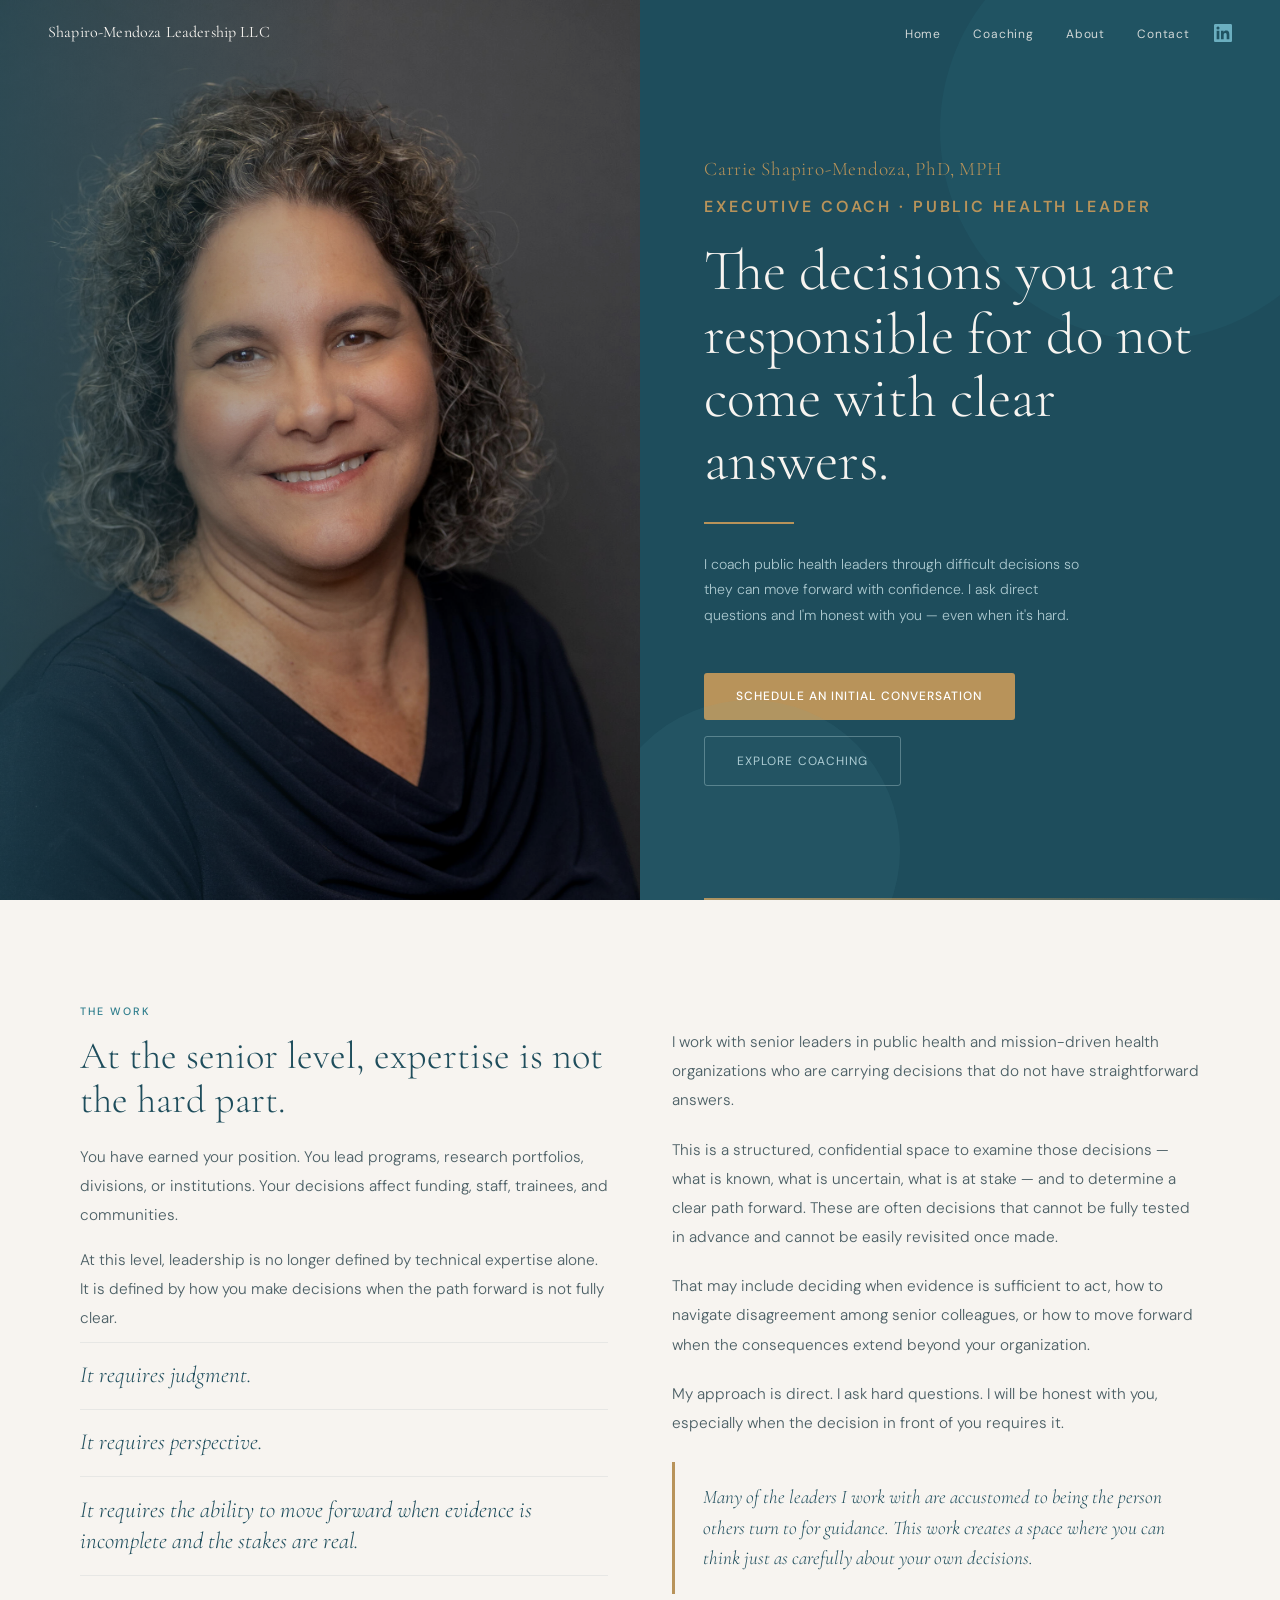
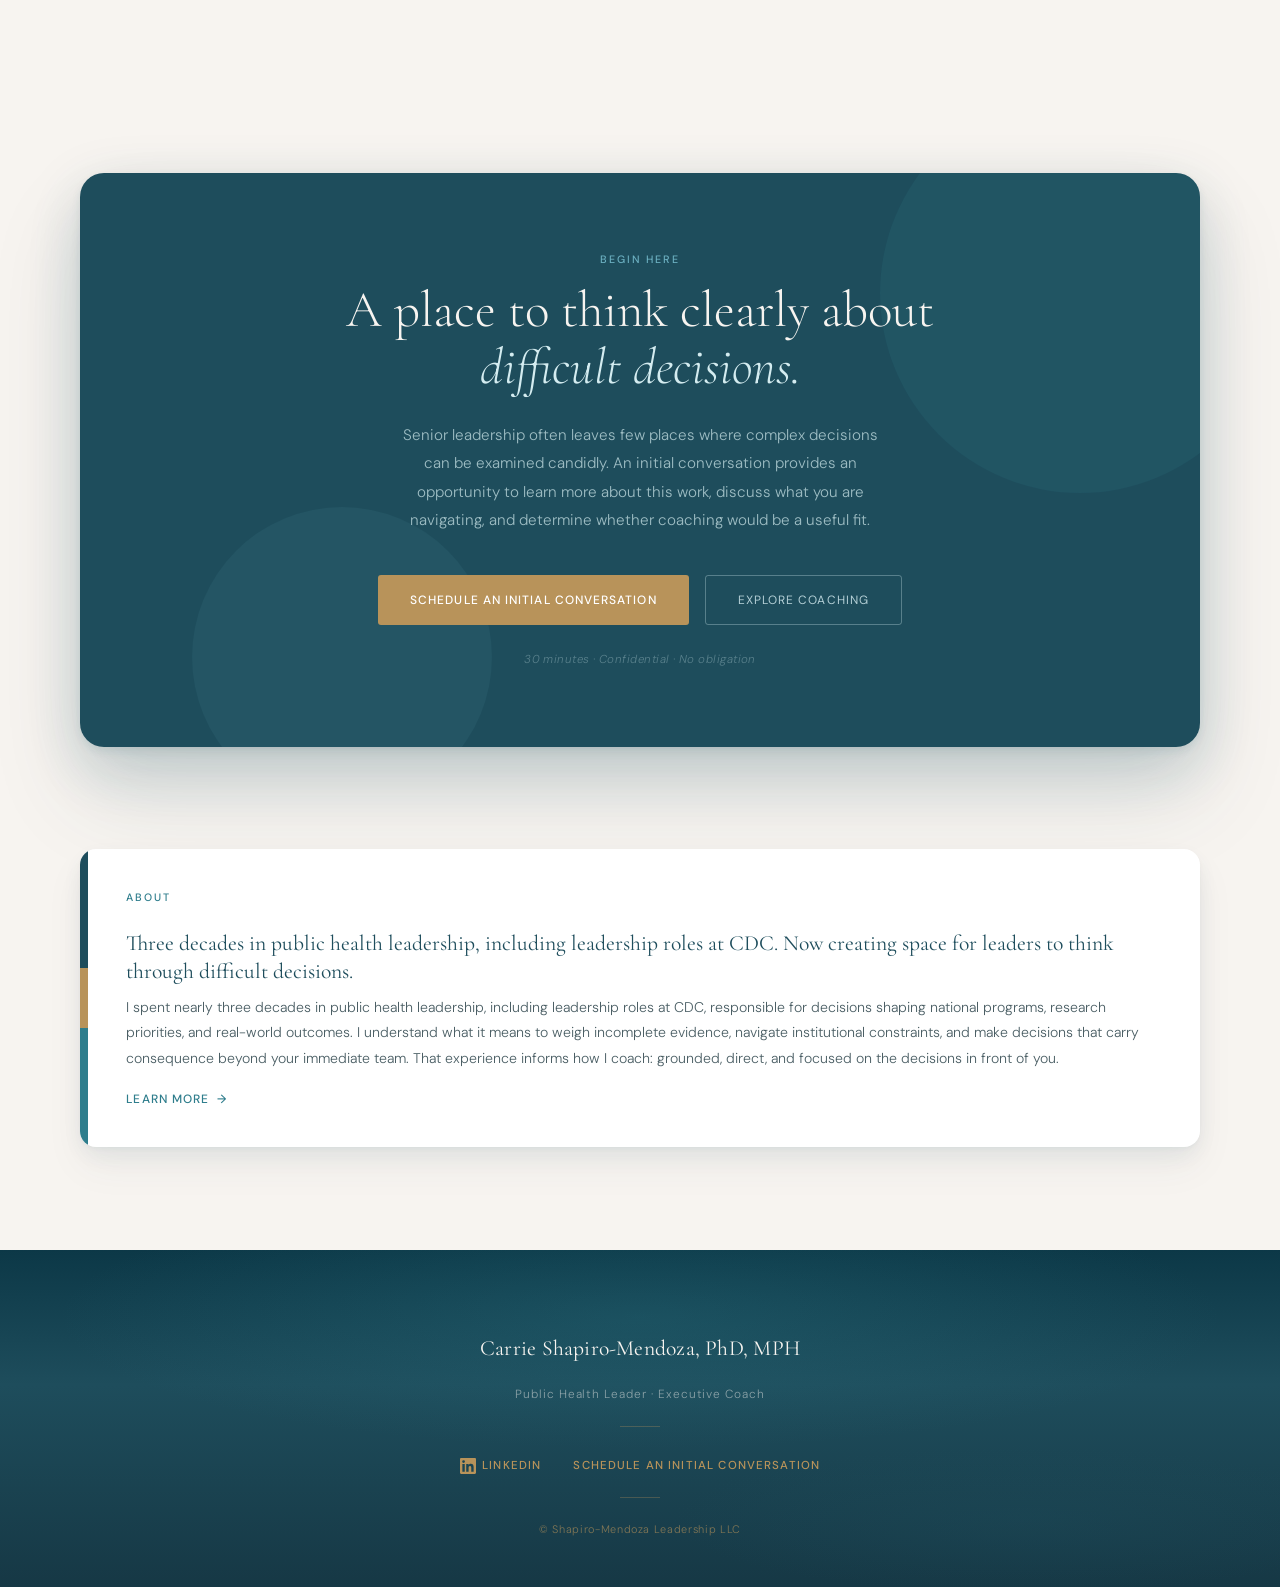
==== commit f2337466: "fixed some styles" ====
--- a/index.html
+++ b/index.html
@@ -13,25 +13,21 @@
 
 <!-- NAVBAR -->
 <nav id="nav">
-  <a href="index.html" class="nav-logo">Carrie Shapiro-Mendoza, PhD, MPH</a>
-  <ul class="nav-links">
-    <li><a href="index.html">Home</a></li>
-    <li><a href="coaching.html">Coaching</a></li>
-    <li><a href="about.html">About</a></li>
-    <li><a href="contact.html">Contact</a></li>
-
+  <a href="index.html" class="nav-logo">Shapiro-Mendoza Leadership LLC</a>
+  <div class="nav-right">
+    <ul class="nav-links">
+      <li><a href="index.html">Home</a></li>
+      <li><a href="coaching.html">Coaching</a></li>
+      <li><a href="about.html">About</a></li>
+      <li><a href="contact.html">Contact</a></li>
+    </ul>
     <a href="https://www.linkedin.com/in/carrie-shapiro-mendoza-phd-mph-13574b23/" target="_blank" rel="noopener" class="nav-linkedin" aria-label="LinkedIn">
-    <svg xmlns="http://www.w3.org/2000/svg" width="18" height="18" viewBox="0 0 24 24" fill="currentColor">
-      <path d="M20.447 20.452h-3.554v-5.569c0-1.328-.027-3.037-1.852-3.037-1.853 0-2.136 1.445-2.136 2.939v5.667H9.351V9h3.414v1.561h.046c.477-.9 1.637-1.85 3.37-1.85 3.601 0 4.267 2.37 4.267 5.455v6.286zM5.337 7.433a2.062 2.062 0 0 1-2.063-2.065 2.064 2.064 0 1 1 2.063 2.065zm1.782 13.019H3.555V9h3.564v11.452zM22.225 0H1.771C.792 0 0 .774 0 1.729v20.542C0 23.227.792 24 1.771 24h20.451C23.2 24 24 23.227 24 22.271V1.729C24 .774 23.2 0 22.222 0h.003z"/>
-    </svg>
-    </a> 
-
-  </ul>
-
-
-  <button class="nav-toggle" aria-label="Open menu" aria-expanded="false">
-    <span></span><span></span><span></span>
-  </button>
+      <svg xmlns="http://www.w3.org/2000/svg" width="18" height="18" viewBox="0 0 24 24" fill="currentColor"><path d="M20.447 20.452h-3.554v-5.569c0-1.328-.027-3.037-1.852-3.037-1.853 0-2.136 1.445-2.136 2.939v5.667H9.351V9h3.414v1.561h.046c.477-.9 1.637-1.85 3.37-1.85 3.601 0 4.267 2.37 4.267 5.455v6.286zM5.337 7.433a2.062 2.062 0 0 1-2.063-2.065 2.064 2.064 0 1 1 2.063 2.065zm1.782 13.019H3.555V9h3.564v11.452zM22.225 0H1.771C.792 0 0 .774 0 1.729v20.542C0 23.227.792 24 1.771 24h20.451C23.2 24 24 23.227 24 22.271V1.729C24 .774 23.2 0 22.222 0h.003z"/></svg>
+    </a>
+    <button class="nav-toggle" aria-label="Open menu" aria-expanded="false">
+      <span></span><span></span><span></span>
+    </button>
+  </div>
 </nav>
 
 <div class="nav-drawer" role="dialog" aria-label="Navigation menu">
@@ -39,11 +35,9 @@
   <a href="coaching.html">Coaching</a>
   <a href="about.html">About</a>
   <a href="contact.html">Contact</a>
-  <a href="https://www.linkedin.com/in/carrie-shapiro-mendoza-phd-mph-13574b23/" target="_blank" rel="noopener" class="nav-linkedin" aria-label="LinkedIn">
-    <svg xmlns="http://www.w3.org/2000/svg" width="18" height="18" viewBox="0 0 24 24" fill="currentColor">
-      <path d="M20.447 20.452h-3.554v-5.569c0-1.328-.027-3.037-1.852-3.037-1.853 0-2.136 1.445-2.136 2.939v5.667H9.351V9h3.414v1.561h.046c.477-.9 1.637-1.85 3.37-1.85 3.601 0 4.267 2.37 4.267 5.455v6.286zM5.337 7.433a2.062 2.062 0 0 1-2.063-2.065 2.064 2.064 0 1 1 2.063 2.065zm1.782 13.019H3.555V9h3.564v11.452zM22.225 0H1.771C.792 0 0 .774 0 1.729v20.542C0 23.227.792 24 1.771 24h20.451C23.2 24 24 23.227 24 22.271V1.729C24 .774 23.2 0 22.222 0h.003z"/>
-    </svg>
-    </a> 
+  <a href="https://www.linkedin.com/in/carrie-shapiro-mendoza-phd-mph-13574b23/" target="_blank" rel="noopener" aria-label="LinkedIn">
+    <svg xmlns="http://www.w3.org/2000/svg" width="18" height="18" viewBox="0 0 24 24" fill="currentColor"><path d="M20.447 20.452h-3.554v-5.569c0-1.328-.027-3.037-1.852-3.037-1.853 0-2.136 1.445-2.136 2.939v5.667H9.351V9h3.414v1.561h.046c.477-.9 1.637-1.85 3.37-1.85 3.601 0 4.267 2.37 4.267 5.455v6.286zM5.337 7.433a2.062 2.062 0 0 1-2.063-2.065 2.064 2.064 0 1 1 2.063 2.065zm1.782 13.019H3.555V9h3.564v11.452zM22.225 0H1.771C.792 0 0 .774 0 1.729v20.542C0 23.227.792 24 1.771 24h20.451C23.2 24 24 23.227 24 22.271V1.729C24 .774 23.2 0 22.222 0h.003z"/></svg>
+  </a>
 </div>
 
 
@@ -59,10 +53,10 @@
   </div>
 
   <div class="hero-text-col">
+    <span class="hero-name">Carrie Shapiro-Mendoza, PhD, MPH</span>
     <span class="hero-eyebrow">Executive Coach · Public Health Leader</span>
     <h1 class="hero-headline">
-      The decisions you are responsible for<br>
-      do not come with <em>clear answers.</em>
+      The decisions you are responsible for do not come with clear answers.
     </h1>
     <div class="hero-rule" aria-hidden="true"></div>
     <p class="hero-sub">
@@ -82,10 +76,8 @@
 <section id="home-main" aria-label="The work">
   <div class="home-main-inner">
 
-    <!-- Two columns, text only -->
     <div class="home-two-col reveal">
 
-      <!-- Left — idea #1 -->
       <div class="home-col-left">
         <span class="label">The work</span>
         <h2>At the senior level, expertise is not the hard part.</h2>
@@ -121,17 +113,17 @@
       <span class="label label--light">Begin here</span>
       <h2>A place to think clearly about<br><em>difficult decisions.</em></h2>
       <p>Senior leadership often leaves few places where complex decisions can be examined candidly. An initial conversation provides an opportunity to learn more about this work, discuss what you are navigating, and determine whether coaching would be a useful fit.</p>
-      <a href="contact.html" class="btn-ghost">Schedule an Initial Conversation</a>
-      <br>
-      
-      <a href="coaching.html" class="btn-primary">Explore Coaching</a>
+      <div class="conclusion-actions">
+        <a href="contact.html" class="btn-primary">Schedule an Initial Conversation</a>
+        <a href="coaching.html" class="btn-ghost">Explore Coaching</a>
+      </div>
       <p class="conclusion-note">30 minutes · Confidential · No obligation</p>
     </div>
   </div>
 </section>
 
 
-<!-- ABOUT CARD — after conclusion -->
+<!-- ABOUT CARD -->
 <section id="home-about" aria-label="About Carrie">
   <div class="home-about-inner">
     <div class="about-card reveal">
@@ -156,10 +148,8 @@
     <div class="footer-divider" aria-hidden="true"></div>
     <div class="footer-links-wrap">
       <a href="https://www.linkedin.com/in/carrie-shapiro-mendoza-phd-mph-13574b23/" target="_blank" rel="noopener" class="footer-linkedin" aria-label="LinkedIn">
-      <svg xmlns="http://www.w3.org/2000/svg" width="16" height="16" viewBox="0 0 24 24" fill="currentColor">
-        <path d="M20.447 20.452h-3.554v-5.569c0-1.328-.027-3.037-1.852-3.037-1.853 0-2.136 1.445-2.136 2.939v5.667H9.351V9h3.414v1.561h.046c.477-.9 1.637-1.85 3.37-1.85 3.601 0 4.267 2.37 4.267 5.455v6.286zM5.337 7.433a2.062 2.062 0 0 1-2.063-2.065 2.064 2.064 0 1 1 2.063 2.065zm1.782 13.019H3.555V9h3.564v11.452zM22.225 0H1.771C.792 0 0 .774 0 1.729v20.542C0 23.227.792 24 1.771 24h20.451C23.2 24 24 23.227 24 22.271V1.729C24 .774 23.2 0 22.222 0h.003z"/>
-      </svg>
-      LinkedIn
+        <svg xmlns="http://www.w3.org/2000/svg" width="16" height="16" viewBox="0 0 24 24" fill="currentColor"><path d="M20.447 20.452h-3.554v-5.569c0-1.328-.027-3.037-1.852-3.037-1.853 0-2.136 1.445-2.136 2.939v5.667H9.351V9h3.414v1.561h.046c.477-.9 1.637-1.85 3.37-1.85 3.601 0 4.267 2.37 4.267 5.455v6.286zM5.337 7.433a2.062 2.062 0 0 1-2.063-2.065 2.064 2.064 0 1 1 2.063 2.065zm1.782 13.019H3.555V9h3.564v11.452zM22.225 0H1.771C.792 0 0 .774 0 1.729v20.542C0 23.227.792 24 1.771 24h20.451C23.2 24 24 23.227 24 22.271V1.729C24 .774 23.2 0 22.222 0h.003z"/></svg>
+        LinkedIn
       </a>
       <a href="https://calendly.com/carrieksm/discovery-call" target="_blank" rel="noopener">Schedule an Initial Conversation</a>
     </div>
--- a/css/styles.css
+++ b/css/styles.css
@@ -18,9 +18,9 @@
    PAGE STYLES
    ───────────
    10. Home (index.html)
-   11. About (about.html)       ← to be added
-   12. Coaching (coaching.html) ← to be added
-   13. Contact (contact.html)   ← to be added
+   11. About (about.html)
+   12. Coaching (coaching.html)
+   13. Contact (contact.html)
 
    ═══════════════════════════════════════════════════════════ */
 
@@ -76,7 +76,6 @@
 a   { color: inherit; text-decoration: none; }
 ul  { list-style: none; }
 
-/* Ambient background layer — sits fixed behind all content */
 .page-bg {
   position: fixed;
   inset: 0;
@@ -236,8 +235,6 @@
   padding: 1.2rem var(--section-px);
   display: flex;
   align-items: center;
-  justify-content: space-between;
-  gap: 1.5rem;
   transition: background 0.5s ease, box-shadow 0.5s ease;
 }
 
@@ -279,22 +276,28 @@
 #nav.scrolled .nav-links a { color: var(--mid-text); }
 .nav-links a:hover           { color: var(--accent-gold) !important; }
 
-.nav-cta {
-  background: var(--accent-gold) !important;
-  color: #fff !important;
-  padding: 0.52rem 1.3rem !important;
-  border-radius: 3px;
-  font-weight: 500 !important;
-  letter-spacing: 0.07em !important;
-  transition: background 0.25s !important;
-}
-
-.nav-cta:hover { background: var(--gold-light) !important; }
-
-/* On pages with light hero — nav logo and links start dark */
 #nav.nav-dark .nav-logo         { color: var(--deep-teal); }
 #nav.nav-dark .nav-links a      { color: var(--mid-text); }
 #nav.nav-dark .nav-toggle span  { background: var(--deep-teal); }
+
+.nav-right {
+  display: flex;
+  align-items: center;
+  gap: 1.5rem;
+  margin-left: auto;
+}
+
+.nav-linkedin {
+  color: var(--soft-teal);
+  display: flex;
+  align-items: center;
+  transition: color 0.2s;
+  flex-shrink: 0;
+}
+
+.nav-linkedin:hover                { color: var(--warm-white); }
+#nav.scrolled .nav-linkedin        { color: var(--mid-teal); }
+#nav.scrolled .nav-linkedin:hover  { color: var(--deep-teal); }
 
 .nav-toggle {
   display: none;
@@ -345,8 +348,8 @@
   transition: color 0.2s;
 }
 
-.nav-drawer a:hover          { color: var(--pale-teal); }
-.nav-drawer .btn-primary     { font-size: 0.8rem; margin-top: 1rem; }
+.nav-drawer a:hover      { color: var(--pale-teal); }
+.nav-drawer .btn-primary { font-size: 0.8rem; margin-top: 1rem; }
 
 
 /* ─────────────────────────────────────────
@@ -365,7 +368,6 @@
   );
 }
 
-/* Subtle radial depth — no sand, no horizon */
 footer::before {
   content: '';
   position: absolute;
@@ -376,7 +378,6 @@
   pointer-events: none;
 }
 
-/* water-shimmer div kept in HTML but repurposed as a no-op — leaving in place so HTML doesn't need to change */
 footer .water-shimmer { display: none; }
 
 .footer-inner {
@@ -386,7 +387,6 @@
   flex-direction: column;
   align-items: center;
   gap: 1.1rem;
-  padding-bottom: 0;
 }
 
 .footer-name {
@@ -422,6 +422,12 @@
 
 .footer-links-wrap a:hover { color: var(--gold-light); }
 
+.footer-linkedin {
+  display: inline-flex;
+  align-items: center;
+  gap: 0.4rem;
+}
+
 .footer-divider {
   width: 40px;
   height: 1px;
@@ -508,7 +514,6 @@
    10. HOME — index.html
    ═══════════════════════════════════════════════════════════ */
 
-/* HERO */
 #hero {
   min-height: 100svh;
   display: grid;
@@ -570,15 +575,26 @@
   pointer-events: none;
 }
 
+.hero-name {
+  display: block;
+  font-family: var(--font-display);
+  font-size: clamp(1.1rem, 1.5vw, 1.3rem);
+  color: var(--accent-gold);
+  letter-spacing: 0.04em;
+  margin-bottom: 0.5rem;
+  opacity: 0;
+  animation: fadeDown 0.8s 0.2s forwards;
+}
+
 .hero-eyebrow {
-  font-size: 0.67rem;
-  font-weight: 400;
-  letter-spacing: 0.2em;
+  font-size: 1rem;
+  font-weight: 600;
+  letter-spacing: 0.18em;
   text-transform: uppercase;
-  color: var(--soft-teal);
-  margin-bottom: 1.5rem;
+  color: var(--accent-gold);
+  margin-bottom: 1.25rem;
   opacity: 0;
-  animation: fadeDown 0.8s 0.3s forwards;
+  animation: fadeDown 0.8s 0.35s forwards;
 }
 
 .hero-headline {
@@ -599,7 +615,7 @@
 }
 
 .hero-rule {
-  width: 40px;
+  width: 90px;
   height: 2px;
   background: var(--accent-gold);
   margin-bottom: 1.75rem;
@@ -628,14 +644,14 @@
 
 .hero-bottom-rule {
   position: absolute;
-  bottom: 0; left: 50%; right: 0;
+  bottom: 0; left: 10%; right: 0;
   height: 2px;
   background: linear-gradient(to right, var(--accent-gold), transparent);
   opacity: 0;
   animation: fadeIn 0.8s 1.4s forwards;
 }
 
-/* ── HOME MAIN — two columns, text only, no cards */
+/* HOME MAIN */
 #home-main {
   padding: var(--section-py) var(--section-px);
   background: transparent;
@@ -646,7 +662,6 @@
   margin: 0 auto;
 }
 
-/* Two columns side by side */
 .home-two-col {
   display: grid;
   grid-template-columns: 1fr 1fr;
@@ -655,7 +670,6 @@
   margin-bottom: clamp(4rem, 6vw, 7rem);
 }
 
-/* Left column — idea #1 */
 .home-col-left h2 {
   font-size: clamp(1.9rem, 3vw, 2.6rem);
   margin-top: 0.5rem;
@@ -672,7 +686,6 @@
 
 .home-col-left p:last-of-type { margin-bottom: 0; }
 
-/* The three "It requires..." lines — styled within left column */
 .home-requires {
   display: flex;
   flex-direction: column;
@@ -696,7 +709,6 @@
   margin-bottom: 0 !important;
 }
 
-/* Right column — idea #2 */
 .home-col-right {
   padding-top: clamp(1rem, 2vw, 3rem);
 }
@@ -710,7 +722,6 @@
 
 .home-col-right p:last-of-type { margin-bottom: 0; }
 
-/* Inline quote in right column */
 .home-col-right .home-inline-quote {
   border-left: 3px solid var(--accent-gold);
   padding: 1.25rem 0 1.25rem 1.75rem;
@@ -727,72 +738,13 @@
   margin-bottom: 0 !important;
 }
 
-/* RESPONSIVE — HOME */
 @media (max-width: 860px) {
-  .home-two-col { grid-template-columns: 1fr; gap: 3rem; }
+  .home-two-col   { grid-template-columns: 1fr; gap: 3rem; }
   .home-col-right { padding-top: 0; }
 }
 
 @media (max-width: 600px) {
   .home-requires-item p { font-size: 1.15rem !important; }
-}
-
-/* HOME ABOUT — after conclusion */
-#home-about {
-  padding: 0 var(--section-px) var(--section-py);
-  background: transparent;
-}
-
-.home-about-inner {
-  max-width: var(--max-w);
-  margin: 0 auto;
-}
-
-.about-card {
-  display: grid;
-  grid-template-columns: 8px 1fr;
-  border-radius: 16px;
-  overflow: hidden;
-  background: #fff;
-  box-shadow:
-    0 2px 4px rgba(30,77,92,0.04),
-    0 8px 24px rgba(30,77,92,0.07),
-    0 20px 40px rgba(30,77,92,0.05);
-}
-
-/* Color mark — three stacked teal/gold bands */
-.about-card-mark {
-  background: linear-gradient(
-    to bottom,
-    var(--deep-teal) 0%,
-    var(--deep-teal) 40%,
-    var(--accent-gold) 40%,
-    var(--accent-gold) 60%,
-    var(--mid-teal) 60%,
-    var(--mid-teal) 100%
-  );
-  flex-shrink: 0;
-}
-
-.about-card-text {
-  padding: clamp(1.75rem, 3vw, 2.5rem);
-  display: flex;
-  flex-direction: column;
-  justify-content: center;
-  gap: 0.6rem;
-}
-
-.about-card-text h3 {
-  font-size: 1.35rem;
-  color: var(--deep-teal);
-  line-height: 1.3;
-}
-
-.about-card-text p {
-  font-size: 0.88rem;
-  color: var(--mid-text);
-  line-height: 1.8;
-  margin-bottom: 0.5rem;
 }
 
 /* CONCLUSION */
@@ -865,6 +817,14 @@
   font-size: 0.95rem;
 }
 
+.conclusion-actions {
+  display: flex;
+  gap: 1rem;
+  flex-wrap: wrap;
+  justify-content: center;
+  margin-bottom: 1.5rem;
+}
+
 .conclusion-note {
   font-size: 0.72rem !important;
   color: rgba(212,236,240,0.32) !important;
@@ -874,16 +834,68 @@
   letter-spacing: 0.04em;
 }
 
-/* RESPONSIVE — HOME */
+/* HOME ABOUT */
+#home-about {
+  padding: 0 var(--section-px) var(--section-py);
+  background: transparent;
+}
+
+.home-about-inner {
+  max-width: var(--max-w);
+  margin: 0 auto;
+}
+
+.about-card {
+  display: grid;
+  grid-template-columns: 8px 1fr;
+  border-radius: 16px;
+  overflow: hidden;
+  background: #fff;
+  box-shadow:
+    0 2px 4px rgba(30,77,92,0.04),
+    0 8px 24px rgba(30,77,92,0.07),
+    0 20px 40px rgba(30,77,92,0.05);
+}
+
+.about-card-mark {
+  background: linear-gradient(
+    to bottom,
+    var(--deep-teal) 0%,
+    var(--deep-teal) 40%,
+    var(--accent-gold) 40%,
+    var(--accent-gold) 60%,
+    var(--mid-teal) 60%,
+    var(--mid-teal) 100%
+  );
+  flex-shrink: 0;
+}
+
+.about-card-text {
+  padding: clamp(1.75rem, 3vw, 2.5rem);
+  display: flex;
+  flex-direction: column;
+  justify-content: center;
+  gap: 0.6rem;
+}
+
+.about-card-text h3 {
+  font-size: 1.35rem;
+  color: var(--deep-teal);
+  line-height: 1.3;
+}
+
+.about-card-text p {
+  font-size: 0.88rem;
+  color: var(--mid-text);
+  line-height: 1.8;
+  margin-bottom: 0.5rem;
+}
+
 @media (max-width: 860px) {
-  #hero { grid-template-columns: 1fr; }
-  .hero-image-col { display: none; }
-  .hero-text-col  { min-height: 100svh; padding: 6rem 1.75rem 4rem; }
-  .intro-grid     { grid-template-columns: 1fr; gap: 2rem; }
-  .coaching-panel { grid-template-columns: 1fr; }
-  .coaching-visual { min-height: 200px; }
-  .about-card     { grid-template-columns: 1fr; }
-  .about-card-accent { display: none; }
+  #hero              { grid-template-columns: 1fr; }
+  .hero-image-col    { display: none; }
+  .hero-text-col     { min-height: 100svh; padding: 6rem 1.75rem 4rem; }
+  .about-card        { grid-template-columns: 1fr; }
   .conclusion-island { border-radius: 16px; }
 }
 
@@ -897,10 +909,6 @@
    11. ABOUT — about.html
    ═══════════════════════════════════════════════════════════ */
 
-/* ── ABOUT HERO
-   Warmer and more personal than home.
-   A large faded "30+" as ambient texture — her career in the room.
-   Subtle vertical grain lines, warm gold bleed from left. */
 .about-hero {
   min-height: 60svh;
   background: var(--deep-teal);
@@ -929,7 +937,6 @@
   pointer-events: none;
 }
 
-/* Large ambient number — "30" as background texture */
 .about-hero::after {
   content: '30';
   position: absolute;
@@ -989,9 +996,6 @@
   animation: fadeIn 0.8s 0.9s forwards;
 }
 
-/* ── ABOUT INTRO
-   Sticky photo + scrolling narrative text.
-   Photo has gold corner detail — personal, not clinical. */
 .about-intro {
   padding: var(--section-py) var(--section-px);
   background: transparent;
@@ -1031,26 +1035,20 @@
     0 48px 80px rgba(30,77,92,0.08);
 }
 
-/* Gold L-bracket — bottom right corner */
 .about-img-frame::after {
   content: '';
   position: absolute;
-  bottom: -14px;
-  right: -14px;
-  width: 64px;
-  height: 64px;
+  bottom: -14px; right: -14px;
+  width: 64px; height: 64px;
   border-right: 2px solid var(--accent-gold);
   border-bottom: 2px solid var(--accent-gold);
 }
 
-/* Gold L-bracket — top left corner */
 .about-img-frame::before {
   content: '';
   position: absolute;
-  top: -14px;
-  left: -14px;
-  width: 64px;
-  height: 64px;
+  top: -14px; left: -14px;
+  width: 64px; height: 64px;
   border-left: 2px solid var(--accent-gold);
   border-top: 2px solid var(--accent-gold);
   z-index: 1;
@@ -1088,10 +1086,6 @@
   margin-bottom: 0 !important;
 }
 
-/* ── PROFESSIONAL BACKGROUND
-   Numbered chapter statements — large staggered layout.
-   No cards. Each reality reads like a page in a book.
-   Left: context paragraph. Right: five numbered statements. */
 .about-background {
   padding: 0 var(--section-px) var(--section-py);
   background: transparent;
@@ -1120,7 +1114,6 @@
   line-height: 1.88;
 }
 
-/* Numbered statements — staggered, editorial */
 .about-statements {
   display: flex;
   flex-direction: column;
@@ -1138,7 +1131,6 @@
 
 .about-statement:first-child { border-top: 1px solid rgba(30,77,92,0.08); }
 
-/* Alternate: every other statement indented slightly */
 .about-statement:nth-child(even) {
   padding-left: clamp(2rem, 4vw, 5rem);
 }
@@ -1165,10 +1157,6 @@
   padding-top: 0.5rem;
 }
 
-/* ── CREDENTIALS
-   CV-style — minimal, restrained.
-   No island, no cards. Just clean lines and typography.
-   The gravitas comes from what's said, not how it's packaged. */
 .about-credentials {
   padding: 0 var(--section-px) var(--section-py);
   background: transparent;
@@ -1179,7 +1167,6 @@
   margin: 0 auto;
 }
 
-/* Header row — label + heading + CTA */
 .about-cred-header {
   display: grid;
   grid-template-columns: 1fr 1fr;
@@ -1214,7 +1201,6 @@
   opacity: 0.7;
 }
 
-/* Three badges in a row */
 .cred-badges {
   display: grid;
   grid-template-columns: repeat(3, 1fr);
@@ -1256,7 +1242,6 @@
   margin-bottom: 0.3rem;
 }
 
-/* ICF text credential — below badges */
 .cred-icf {
   margin-top: clamp(2rem, 3vw, 3rem);
   padding-top: 2rem;
@@ -1290,32 +1275,27 @@
   margin-bottom: 0.4rem;
 }
 
-/* RESPONSIVE — ABOUT */
 @media (max-width: 860px) {
-  .about-intro-layout    { grid-template-columns: 1fr; }
-  .about-img-wrap        { position: static; max-width: 320px; }
-  .about-bg-header       { grid-template-columns: 1fr; gap: 1.5rem; }
-  .about-cred-header     { grid-template-columns: 1fr; gap: 1.5rem; }
+  .about-intro-layout  { grid-template-columns: 1fr; }
+  .about-img-wrap      { position: static; max-width: 320px; }
+  .about-bg-header     { grid-template-columns: 1fr; gap: 1.5rem; }
+  .about-cred-header   { grid-template-columns: 1fr; gap: 1.5rem; }
   .about-statement:nth-child(even) { padding-left: 0; }
-  .cred-badges           { grid-template-columns: repeat(3, 1fr); }
+  .cred-badges         { grid-template-columns: repeat(3, 1fr); }
 }
 
 @media (max-width: 600px) {
-  .about-hero     { min-height: 50svh; }
-  .about-img-wrap { max-width: 100%; }
+  .about-hero      { min-height: 50svh; }
+  .about-img-wrap  { max-width: 100%; }
   .about-statement { grid-template-columns: 60px 1fr; gap: 1rem; }
-  .cred-badges    { grid-template-columns: 1fr; max-width: 200px; margin: 0 auto; }
-}
-
+  .cred-badges     { grid-template-columns: 1fr; max-width: 200px; margin: 0 auto; }
+}
 
 
 /* ═══════════════════════════════════════════════════════════
    12. COACHING — coaching.html
    ═══════════════════════════════════════════════════════════ */
 
-/* ── COACHING HERO
-   Architectural, precise. Subtle grid pattern — feels like
-   a space where decisions get examined carefully. */
 .coaching-hero {
   min-height: 60svh;
   background: var(--deep-teal);
@@ -1327,38 +1307,22 @@
   overflow: hidden;
 }
 
-/* Precise grid texture */
 .coaching-hero::before {
   content: '';
   position: absolute;
   inset: 0;
   background:
-    repeating-linear-gradient(
-      0deg,
-      transparent,
-      transparent 80px,
-      rgba(107,175,192,0.04) 80px,
-      rgba(107,175,192,0.04) 81px
-    ),
-    repeating-linear-gradient(
-      90deg,
-      transparent,
-      transparent 80px,
-      rgba(107,175,192,0.04) 80px,
-      rgba(107,175,192,0.04) 81px
-    ),
+    repeating-linear-gradient(0deg, transparent, transparent 80px, rgba(107,175,192,0.04) 80px, rgba(107,175,192,0.04) 81px),
+    repeating-linear-gradient(90deg, transparent, transparent 80px, rgba(107,175,192,0.04) 80px, rgba(107,175,192,0.04) 81px),
     radial-gradient(ellipse 70% 80% at 100% 100%, rgba(46,125,140,0.18) 0%, transparent 55%);
   pointer-events: none;
 }
 
-/* Gold accent diagonal */
 .coaching-hero::after {
   content: '';
   position: absolute;
-  top: -20%;
-  right: 8%;
-  width: 1px;
-  height: 140%;
+  top: -20%; right: 8%;
+  width: 1px; height: 140%;
   background: linear-gradient(to bottom, transparent, rgba(184,147,90,0.2), transparent);
   transform: rotate(-12deg);
   pointer-events: none;
@@ -1418,10 +1382,31 @@
   animation: fadeIn 0.8s 0.9s forwards;
 }
 
-/* ── CHALLENGES
-   Manifesto style — full width, no columns, no boxes.
-   Each challenge is a single statement on its own line.
-   Separated by thin rules. The text IS the design. */
+.coaching-how {
+  padding: var(--section-py) var(--section-px) 0;
+  background: transparent;
+}
+
+.coaching-how-inner {
+  max-width: 720px;
+  margin: 0 auto;
+}
+
+.coaching-how h2 {
+  margin-top: 0.6rem;
+  margin-bottom: 1.5rem;
+}
+
+.coaching-how p {
+  font-family: var(--font-display);
+  font-size: clamp(1rem, 1.5vw, 1.15rem);
+  font-style: italic;
+  font-weight: 300;
+  color: var(--deep-text);
+  line-height: 1.85;
+  margin-bottom: 1rem;
+}
+
 .coaching-challenges {
   padding: var(--section-py) var(--section-px);
   background: transparent;
@@ -1437,9 +1422,7 @@
   grid-template-columns: 1fr 1fr;
   gap: clamp(3rem, 5vw, 6rem);
   align-items: end;
-  margin-bottom: clamp(3rem, 4vw, 5rem);
-  padding-bottom: 2rem;
-  border-bottom: 1px solid rgba(30,77,92,0.1);
+  margin-bottom: clamp(2rem, 3vw, 3rem);
 }
 
 .challenges-header h2 { margin-top: 0.6rem; }
@@ -1450,7 +1433,6 @@
   line-height: 1.88;
 }
 
-/* Full-width manifesto lines */
 .challenges-manifesto {
   display: flex;
   flex-direction: column;
@@ -1460,14 +1442,13 @@
   display: flex;
   align-items: baseline;
   gap: 2rem;
-  padding: 1.75rem 0;
+  padding: 1rem 0;
   border-bottom: 1px solid rgba(30,77,92,0.07);
   transition: padding-left 0.3s ease;
   cursor: default;
 }
 
 .challenge-line:first-child { border-top: 1px solid rgba(30,77,92,0.07); }
-.challenge-line:hover        { padding-left: 1rem; }
 .challenge-line:hover .challenge-index { color: var(--accent-gold); }
 
 .challenge-index {
@@ -1489,9 +1470,6 @@
   line-height: 1.35;
 }
 
-/* ── ENGAGEMENTS
-   Three cards — kept as is, visitors need to compare.
-   Cards have a clean elevated look on the warm white bg. */
 .coaching-engagements {
   padding: 0 var(--section-px) var(--section-py);
   background: transparent;
@@ -1502,18 +1480,9 @@
   margin: 0 auto;
 }
 
-.engagements-heading {
-  margin-bottom: clamp(2.5rem, 4vw, 4rem);
-}
-
+.engagements-heading { margin-bottom: clamp(2.5rem, 4vw, 4rem); }
 .engagements-heading h2 { margin-top: 0.6rem; margin-bottom: 1rem; }
-
-.engagements-heading p {
-  max-width: 560px;
-  font-size: 0.95rem;
-  color: var(--mid-text);
-  line-height: 1.85;
-}
+.engagements-heading p { max-width: 560px; font-size: 0.95rem; color: var(--mid-text); line-height: 1.85; }
 
 .eng-cards {
   display: grid;
@@ -1528,132 +1497,54 @@
   overflow: hidden;
   display: flex;
   flex-direction: column;
-  box-shadow:
-    0 2px 4px rgba(30,77,92,0.04),
-    0 8px 24px rgba(30,77,92,0.08),
-    0 20px 48px rgba(30,77,92,0.05);
+  box-shadow: 0 2px 4px rgba(30,77,92,0.04), 0 8px 24px rgba(30,77,92,0.08), 0 20px 48px rgba(30,77,92,0.05);
   transition: transform 0.3s, box-shadow 0.3s;
 }
 
 .eng-card:hover {
   transform: translateY(-6px);
-  box-shadow:
-    0 4px 8px rgba(30,77,92,0.06),
-    0 16px 40px rgba(30,77,92,0.14),
-    0 32px 64px rgba(30,77,92,0.08);
+  box-shadow: 0 4px 8px rgba(30,77,92,0.06), 0 16px 40px rgba(30,77,92,0.14), 0 32px 64px rgba(30,77,92,0.08);
 }
 
 .eng-card.featured {
-  box-shadow:
-    0 4px 8px rgba(30,77,92,0.08),
-    0 16px 48px rgba(30,77,92,0.16),
-    0 32px 64px rgba(30,77,92,0.1);
-}
-
-.eng-card-head {
-  background: var(--deep-teal);
-  padding: 2rem 2rem 1.75rem;
-}
-
+  box-shadow: 0 4px 8px rgba(30,77,92,0.08), 0 16px 48px rgba(30,77,92,0.16), 0 32px 64px rgba(30,77,92,0.1);
+}
+
+.eng-card-head { background: var(--deep-teal); padding: 2rem 2rem 1.75rem; }
 .eng-card.featured .eng-card-head { background: var(--mid-teal); }
 
 .eng-card-tag {
-  font-size: 0.72rem;
-  font-weight: 500;
-  letter-spacing: 0.14em;
-  text-transform: uppercase;
-  color: var(--soft-teal);
-  display: block;
-  margin-bottom: 0.6rem;
+  font-size: 0.72rem; font-weight: 500; letter-spacing: 0.14em;
+  text-transform: uppercase; color: var(--soft-teal); display: block; margin-bottom: 0.6rem;
 }
 
 .eng-card.featured .eng-card-tag { color: var(--pale-teal); }
 
 .eng-card-head h3 {
-  font-family: var(--font-display);
-  font-size: 1.45rem;
-  font-weight: 300;
-  color: var(--warm-white);
-  line-height: 1.2;
-  margin-bottom: 0.4rem;
-}
-
-.eng-card-duration {
-  font-size: 0.85rem;
-  color: rgba(212,236,240,0.55);
-  font-style: italic;
-}
-
-.eng-card-body {
-  padding: 1.75rem 2rem;
-  flex: 1;
-  display: flex;
-  flex-direction: column;
-  gap: 1.25rem;
-}
-
-.eng-card-desc {
-  font-size: 0.87rem;
-  color: var(--mid-text);
-  line-height: 1.78;
-}
-
-.eng-card-includes {
-  display: flex;
-  flex-direction: column;
-  gap: 0.6rem;
-  flex: 1;
-}
+  font-family: var(--font-display); font-size: 1.45rem; font-weight: 300;
+  color: var(--warm-white); line-height: 1.2; margin-bottom: 0.4rem;
+}
+
+.eng-card-duration { font-size: 0.85rem; color: rgba(212,236,240,0.55); font-style: italic; }
+
+.eng-card-body { padding: 1.75rem 2rem; flex: 1; display: flex; flex-direction: column; gap: 1.25rem; }
+.eng-card-desc { font-size: 0.87rem; color: var(--mid-text); line-height: 1.78; }
+
+.eng-card-includes { display: flex; flex-direction: column; gap: 0.6rem; flex: 1; }
 
 .eng-card-includes li {
-  display: flex;
-  gap: 0.75rem;
-  font-size: 0.82rem;
-  color: var(--deep-text);
-  line-height: 1.5;
-  align-items: flex-start;
-}
-
-.eng-check {
-  color: var(--mid-teal);
-  flex-shrink: 0;
-  font-size: 0.85rem;
-  margin-top: 0.05rem;
-}
+  display: flex; gap: 0.75rem; font-size: 0.82rem;
+  color: var(--deep-text); line-height: 1.5; align-items: flex-start;
+}
+
+.eng-check { color: var(--mid-teal); flex-shrink: 0; font-size: 0.85rem; margin-top: 0.05rem; }
 
 .eng-card-foot { padding: 0 2rem 2rem; }
-
-.eng-card-foot .btn-primary,
-.eng-card-foot .btn-outline { width: 100%; justify-content: center; }
-
-.eng-fee-note {
-  text-align: center;
-  font-size: 0.82rem;
-  color: var(--mid-text);
-  font-style: italic;
-}
-
-/* ── FAQ */
-.coaching-faq {
-  padding: 0 var(--section-px) var(--section-py);
-  background: transparent;
-}
-
-.coaching-faq-inner {
-  max-width: var(--max-w);
-  margin: 0 auto;
-  display: grid;
-  grid-template-columns: 300px 1fr;
-  gap: clamp(3rem, 5vw, 6rem);
-  align-items: start;
-}
-
-.faq-intro-col { position: sticky; top: 5.5rem; }
-.faq-intro-col h2 { margin-top: 0.6rem; margin-bottom: 1rem; }
-.faq-intro-col p { font-size: 0.9rem; color: var(--mid-text); line-height: 1.8; }
+.eng-card-foot .btn-primary, .eng-card-foot .btn-outline { width: 100%; justify-content: center; }
+
+.eng-fee-note { text-align: center; font-size: 0.82rem; color: var(--mid-text); font-style: italic; }
 
 .faq-list { display: flex; flex-direction: column; }
-
 .faq-item { border-bottom: 1px solid rgba(30,77,92,0.09); }
 .faq-item:first-child { border-top: 1px solid rgba(30,77,92,0.09); }
 
@@ -1685,19 +1576,11 @@
 .faq-a { max-height: 0; overflow: hidden; transition: max-height 0.4s ease; }
 .faq-item.open .faq-a { max-height: 600px; }
 
-.faq-a-inner {
-  padding-bottom: 1.5rem;
-  font-size: 1rem;
-  color: var(--mid-text);
-  line-height: 1.85;
-}
-
+.faq-a-inner { padding-bottom: 1.5rem; font-size: 1rem; color: var(--mid-text); line-height: 1.85; }
 .faq-a-inner ul { margin-top: 0.75rem; display: flex; flex-direction: column; gap: 0.4rem; }
 .faq-a-inner ul li { display: flex; gap: 0.6rem; align-items: flex-start; }
 .faq-a-inner ul li::before { content: '–'; color: var(--accent-gold); flex-shrink: 0; }
 
-/* ── OUTCOMES — large italic statements, stacked
-   No cards. Typography does the work. */
 .coaching-outcomes {
   padding: 0 var(--section-px) var(--section-py);
   background: transparent;
@@ -1708,20 +1591,10 @@
   margin: 0 auto;
 }
 
-.outcomes-header {
-  margin-bottom: clamp(2rem, 3vw, 3rem);
-}
-
+.outcomes-header { margin-bottom: clamp(2rem, 3vw, 3rem); }
 .outcomes-header h2 { margin-top: 0.6rem; margin-bottom: 1rem; }
-
-.outcomes-header p {
-  font-size: 0.95rem;
-  color: var(--mid-text);
-  line-height: 1.85;
-  max-width: 640px;
-}
-
-/* Italic statement list */
+.outcomes-header p { font-size: 0.95rem; color: var(--mid-text); line-height: 1.85; max-width: 640px; }
+
 .outcomes-statements {
   display: flex;
   flex-direction: column;
@@ -1737,12 +1610,7 @@
 }
 
 .outcome-statement:first-child { border-top: 1px solid rgba(30,77,92,0.06); }
-
-.outcome-tick {
-  color: var(--accent-gold);
-  font-size: 0.9rem;
-  flex-shrink: 0;
-}
+.outcome-tick { color: var(--accent-gold); font-size: 0.9rem; flex-shrink: 0; }
 
 .outcome-statement p {
   font-family: var(--font-display);
@@ -1753,32 +1621,31 @@
   line-height: 1.4;
 }
 
-/* ── TESTIMONIALS CAROUSEL
-   Floating text. No boxes. No arrows.
-   Auto-rotates with generous pause. Draggable. Pauses on hover/drag. */
+.outcomes-cta {
+  display: flex;
+  flex-direction: column;
+  align-items: flex-start;
+  gap: 0.75rem;
+  margin-top: 3rem;
+  margin-bottom: 2rem;
+}
+
+.outcomes-note { font-size: 0.82rem; color: var(--mid-text); font-style: italic; letter-spacing: 0.04em; }
+
 .testimonials-carousel-wrap {
   background: var(--deep-teal);
   border-radius: 20px;
   padding: clamp(3rem, 5vw, 5rem) clamp(2rem, 4vw, 4rem);
   position: relative;
   overflow: hidden;
-  box-shadow:
-    0 4px 8px rgba(30,77,92,0.1),
-    0 20px 60px rgba(30,77,92,0.2);
+  box-shadow: 0 4px 8px rgba(30,77,92,0.1), 0 20px 60px rgba(30,77,92,0.2);
 }
 
 .testimonials-carousel-wrap::before {
   content: '';
   position: absolute;
   inset: 0;
-  background:
-    repeating-linear-gradient(
-      90deg,
-      transparent,
-      transparent 100px,
-      rgba(107,175,192,0.03) 100px,
-      rgba(107,175,192,0.03) 101px
-    );
+  background: repeating-linear-gradient(90deg, transparent, transparent 100px, rgba(107,175,192,0.03) 100px, rgba(107,175,192,0.03) 101px);
   pointer-events: none;
 }
 
@@ -1806,16 +1673,8 @@
   pointer-events: none;
 }
 
-.carousel-slide.active {
-  opacity: 1;
-  transform: translateX(0);
-  pointer-events: auto;
-}
-
-.carousel-slide.exit {
-  opacity: 0;
-  transform: translateX(-30px);
-}
+.carousel-slide.active  { opacity: 1; transform: translateX(0); pointer-events: auto; }
+.carousel-slide.exit    { opacity: 0; transform: translateX(-30px); }
 
 .carousel-quote {
   font-family: var(--font-display);
@@ -1838,88 +1697,38 @@
   margin-bottom: 0.75rem;
 }
 
-.carousel-author-name {
-  display: block;
-  font-size: 0.85rem;
-  font-weight: 500;
-  color: var(--pale-teal);
-  letter-spacing: 0.04em;
-  margin-bottom: 0.2rem;
-}
-
-.carousel-author-title {
-  font-size: 0.78rem;
-  color: rgba(212,236,240,0.5);
-  letter-spacing: 0.04em;
-}
-
-/* Progress dots */
-.carousel-dots {
-  display: flex;
-  gap: 0.5rem;
-  margin-top: 2rem;
-  position: relative;
-  z-index: 1;
-}
+.carousel-author-name { display: block; font-size: 0.85rem; font-weight: 500; color: var(--pale-teal); letter-spacing: 0.04em; margin-bottom: 0.2rem; }
+.carousel-author-title { font-size: 0.78rem; color: rgba(212,236,240,0.5); letter-spacing: 0.04em; }
+
+.carousel-dots { display: flex; gap: 0.5rem; margin-top: 2rem; position: relative; z-index: 1; }
 
 .carousel-dot {
-  width: 6px;
-  height: 6px;
-  border-radius: 50%;
+  width: 6px; height: 6px; border-radius: 50%;
   background: rgba(212,236,240,0.25);
   transition: background 0.3s, transform 0.3s;
-  cursor: pointer;
-  border: none;
-  padding: 0;
-}
-
-.carousel-dot.active {
-  background: var(--accent-gold);
-  transform: scale(1.3);
-}
-
-/* ── CTA below testimonials */
-.outcomes-cta {
-  display: flex;
-  flex-direction: column;
-  align-items: flex-start;
-  gap: 0.75rem;
-  margin-top: 3rem;
-  margin-bottom: 2rem;
-}
-
-.outcomes-note {
-  font-size: 0.82rem;
-  color: var(--mid-text);
-  font-style: italic;
-  letter-spacing: 0.04em;
-}
-
-/* RESPONSIVE — COACHING */
+  cursor: pointer; border: none; padding: 0;
+}
+
+.carousel-dot.active { background: var(--accent-gold); transform: scale(1.3); }
+
 @media (max-width: 960px) { .eng-cards { grid-template-columns: 1fr; } }
 
 @media (max-width: 860px) {
   .challenges-header  { grid-template-columns: 1fr; gap: 1.5rem; }
-  .coaching-faq-inner { grid-template-columns: 1fr; }
-  .outcomes-header    { grid-template-columns: 1fr; }
   .faq-intro-col      { position: static; }
 }
 
 @media (max-width: 600px) {
-  .coaching-hero { min-height: 50svh; }
+  .coaching-hero  { min-height: 50svh; }
   .challenge-text { font-size: 1.1rem; }
   .outcome-statement p { font-size: 1.1rem; }
 }
+
 
 /* ═══════════════════════════════════════════════════════════
    13. CONTACT — contact.html
    ═══════════════════════════════════════════════════════════ */
 
-/* ── CONTACT HERO
-   The quietest hero of all four pages.
-   No pattern, no circles, no grid.
-   Just deep teal with a soft centered vignette.
-   The headline floats in silence. */
 .contact-hero {
   min-height: 65svh;
   background: var(--deep-teal);
@@ -1933,26 +1742,18 @@
   overflow: hidden;
 }
 
-/* Soft centered vignette — nothing else */
 .contact-hero::before {
   content: '';
   position: absolute;
   inset: 0;
-  background: radial-gradient(
-    ellipse 70% 70% at 50% 50%,
-    rgba(46,125,140,0.15) 0%,
-    transparent 70%
-  );
+  background: radial-gradient(ellipse 70% 70% at 50% 50%, rgba(46,125,140,0.15) 0%, transparent 70%);
   pointer-events: none;
 }
 
-/* Very faint gold horizontal rule through center */
 .contact-hero::after {
   content: '';
   position: absolute;
-  left: 20%;
-  right: 20%;
-  top: 50%;
+  left: 20%; right: 20%; top: 50%;
   height: 1px;
   background: linear-gradient(to right, transparent, rgba(184,147,90,0.12), transparent);
   pointer-events: none;
@@ -1966,42 +1767,25 @@
 }
 
 .contact-hero-eyebrow {
-  font-size: 0.78rem;
-  font-weight: 400;
-  letter-spacing: 0.2em;
-  text-transform: uppercase;
-  color: var(--soft-teal);
-  margin-bottom: 1.5rem;
-  opacity: 0;
-  animation: fadeDown 0.8s 0.3s forwards;
+  font-size: 0.78rem; font-weight: 400; letter-spacing: 0.2em;
+  text-transform: uppercase; color: var(--soft-teal); margin-bottom: 1.5rem;
+  opacity: 0; animation: fadeDown 0.8s 0.3s forwards;
 }
 
 .contact-hero-headline {
   font-family: var(--font-display);
   font-size: clamp(2.8rem, 5.5vw, 5rem);
-  font-weight: 300;
-  line-height: 1.08;
-  color: var(--warm-white);
-  opacity: 0;
-  animation: fadeUp 0.9s 0.5s forwards;
-}
-
-.contact-hero-headline em {
-  font-style: italic;
-  color: var(--pale-teal);
-  display: block;
-}
+  font-weight: 300; line-height: 1.08; color: var(--warm-white);
+  opacity: 0; animation: fadeUp 0.9s 0.5s forwards;
+}
+
+.contact-hero-headline em { font-style: italic; color: var(--pale-teal); display: block; }
 
 .contact-hero-rule {
-  width: 40px;
-  height: 2px;
-  background: var(--accent-gold);
-  margin: 2rem auto 0;
-  opacity: 0;
-  animation: fadeIn 0.8s 0.9s forwards;
-}
-
-/* ── CONTACT BODY — two columns side by side */
+  width: 40px; height: 2px; background: var(--accent-gold);
+  margin: 2rem auto 0; opacity: 0; animation: fadeIn 0.8s 0.9s forwards;
+}
+
 .contact-body {
   padding: var(--section-py) var(--section-px);
   background: transparent;
@@ -2016,43 +1800,27 @@
   align-items: start;
 }
 
-/* Left text card */
 .contact-text-card {
   background: #fff;
   border-radius: 20px;
   padding: clamp(2.5rem, 4vw, 3.5rem);
-  box-shadow:
-    0 2px 4px rgba(30,77,92,0.04),
-    0 12px 40px rgba(30,77,92,0.08),
-    0 32px 64px rgba(30,77,92,0.05);
+  box-shadow: 0 2px 4px rgba(30,77,92,0.04), 0 12px 40px rgba(30,77,92,0.08), 0 32px 64px rgba(30,77,92,0.05);
   height: 100%;
 }
 
 .contact-text-card .label { margin-bottom: 1.25rem; }
-
-.contact-text-card p {
-  font-size: 1rem;
-  color: var(--mid-text);
-  line-height: 1.95;
-  margin-bottom: 1.25rem;
-}
-
+.contact-text-card p { font-size: 1rem; color: var(--mid-text); line-height: 1.95; margin-bottom: 1.25rem; }
 .contact-text-card p:last-of-type { margin-bottom: 0; }
 
-/* Right CTA card */
 .contact-cta-island {
   background: #fff;
   border-radius: 20px;
   padding: clamp(2.5rem, 4vw, 3.5rem);
   text-align: left;
-  box-shadow:
-    0 2px 4px rgba(30,77,92,0.04),
-    0 12px 40px rgba(30,77,92,0.09),
-    0 32px 64px rgba(30,77,92,0.06);
+  box-shadow: 0 2px 4px rgba(30,77,92,0.04), 0 12px 40px rgba(30,77,92,0.09), 0 32px 64px rgba(30,77,92,0.06);
   position: relative;
 }
 
-/* Gold top accent */
 .contact-cta-island::before {
   content: '';
   position: absolute;
@@ -2062,142 +1830,34 @@
   border-radius: 2px;
 }
 
-.contact-cta-island h2 {
-  margin-top: 0.6rem;
-  margin-bottom: 1rem;
-  font-size: clamp(1.6rem, 2.5vw, 2rem);
-}
-
-.contact-cta-island > p {
-  font-size: 0.95rem;
-  color: var(--mid-text);
-  line-height: 1.85;
-  margin-bottom: 1.75rem;
-}
-
-.contact-details {
-  display: flex;
-  flex-direction: column;
-  gap: 0.5rem;
-  margin-bottom: 2rem;
-}
-
-.contact-detail {
-  display: flex;
-  align-items: center;
-  gap: 0.75rem;
-  font-size: 0.9rem;
-  color: var(--mid-text);
-}
-
-.contact-detail-dot {
-  width: 4px;
-  height: 4px;
-  border-radius: 50%;
-  background: var(--accent-gold);
-  flex-shrink: 0;
-}
-
-.contact-btn-wrap {
-  display: flex;
-  flex-direction: column;
-  align-items: flex-start;
-  gap: 0.75rem;
-}
-
-.contact-btn-wrap .btn-primary {
-  font-size: 0.82rem;
-  padding: 1rem 2.75rem;
-}
-
-.contact-sub-note {
-  font-size: 0.78rem;
-  color: var(--mid-text);
-  font-style: italic;
-  opacity: 0.55;
-  letter-spacing: 0.04em;
-}
-
-/* ── CONCLUSION
-   One line. That's it. Calm and final. */
+.contact-cta-island h2 { margin-top: 0.6rem; margin-bottom: 1rem; font-size: clamp(1.6rem, 2.5vw, 2rem); }
+.contact-cta-island > p { font-size: 0.95rem; color: var(--mid-text); line-height: 1.85; margin-bottom: 1.75rem; }
+
+.contact-details { display: flex; flex-direction: column; gap: 0.5rem; margin-bottom: 2rem; }
+
+.contact-detail { display: flex; align-items: center; gap: 0.75rem; font-size: 0.9rem; color: var(--mid-text); }
+
+.contact-detail-dot { width: 4px; height: 4px; border-radius: 50%; background: var(--accent-gold); flex-shrink: 0; }
+
+.contact-btn-wrap { display: flex; flex-direction: column; align-items: flex-start; gap: 0.75rem; }
+.contact-btn-wrap .btn-primary { font-size: 0.82rem; padding: 1rem 2.75rem; }
+
+.contact-sub-note { font-size: 0.78rem; color: var(--mid-text); font-style: italic; opacity: 0.55; letter-spacing: 0.04em; }
+
 .contact-conclusion {
   padding: 0 var(--section-px) var(--section-py);
   background: transparent;
 }
 
-.contact-conclusion-inner {
-  max-width: 480px;
-  margin: 0 auto;
-  text-align: center;
-}
+.contact-conclusion-inner { max-width: 480px; margin: 0 auto; text-align: center; }
 
 .contact-conclusion-line {
   font-family: var(--font-display);
   font-size: clamp(1rem, 1.5vw, 1.2rem);
-  font-style: italic;
-  font-weight: 300;
-  color: var(--mid-text);
-  line-height: 1.65;
-}
-
-/* RESPONSIVE — CONTACT */
-@media (max-width: 760px) {
-  .contact-body-inner  { grid-template-columns: 1fr; }
-}
-
-@media (max-width: 600px) {
-  .contact-hero            { min-height: 55svh; text-align: left; align-items: flex-start; }
-  .contact-hero-rule       { margin-left: 0; }
-  .contact-conclusion-inner { text-align: left; }
-}
-
-/* Contact form */
-.contact-form {
-  display: flex;
-  flex-direction: column;
-  gap: 1.25rem;
-  margin-top: 1.25rem;
-}
-
-.form-group {
-  display: flex;
-  flex-direction: column;
-  gap: 0.4rem;
-}
-
-.form-group label {
-  font-size: 0.75rem;
-  font-weight: 500;
-  letter-spacing: 0.08em;
-  text-transform: uppercase;
-  color: var(--mid-teal);
-}
-
-.form-group input,
-.form-group textarea {
-  font-family: var(--font-body);
-  font-size: 0.92rem;
-  font-weight: 300;
-  color: var(--deep-text);
-  background: var(--warm-white);
-  border: 1px solid rgba(30,77,92,0.15);
-  border-radius: 6px;
-  padding: 0.75rem 1rem;
-  transition: border-color 0.25s, box-shadow 0.25s;
-  outline: none;
-  width: 100%;
-}
-
-.form-group input:focus,
-.form-group textarea:focus {
-  border-color: var(--mid-teal);
-  box-shadow: 0 0 0 3px rgba(46,125,140,0.1);
-}
-
-.form-group textarea { resize: vertical; min-height: 120px; }
-.contact-form .btn-primary { align-self: flex-start; margin-top: 0.5rem; }
-
-/* Contact FAQ */
+  font-style: italic; font-weight: 300;
+  color: var(--mid-text); line-height: 1.65;
+}
+
 .contact-faq {
   padding: 0 var(--section-px) var(--section-py);
   background: transparent;
@@ -2212,50 +1872,43 @@
   align-items: start;
 }
 
+.faq-intro-col { position: sticky; top: 5.5rem; }
+.faq-intro-col h2 { margin-top: 0.6rem; margin-bottom: 1rem; }
+.faq-intro-col p { font-size: 0.9rem; color: var(--mid-text); line-height: 1.8; }
+
+.contact-form { display: flex; flex-direction: column; gap: 1.25rem; margin-top: 1.25rem; }
+.form-group { display: flex; flex-direction: column; gap: 0.4rem; }
+
+.form-group label { font-size: 0.75rem; font-weight: 500; letter-spacing: 0.08em; text-transform: uppercase; color: var(--mid-teal); }
+
+.form-group input, .form-group textarea {
+  font-family: var(--font-body); font-size: 0.92rem; font-weight: 300;
+  color: var(--deep-text); background: var(--warm-white);
+  border: 1px solid rgba(30,77,92,0.15); border-radius: 6px;
+  padding: 0.75rem 1rem;
+  transition: border-color 0.25s, box-shadow 0.25s;
+  outline: none; width: 100%;
+}
+
+.form-group input:focus, .form-group textarea:focus {
+  border-color: var(--mid-teal);
+  box-shadow: 0 0 0 3px rgba(46,125,140,0.1);
+}
+
+.form-group textarea { resize: vertical; min-height: 120px; }
+.contact-form .btn-primary { align-self: flex-start; margin-top: 0.5rem; }
+
 @media (max-width: 860px) {
   .contact-faq-inner { grid-template-columns: 1fr; }
-}
-
-/* ── COACHING HOW THIS WORK IS DONE */
-.coaching-how {
-  padding: var(--section-py) var(--section-px) 0;
-  background: transparent;
-}
-
-.coaching-how-inner {
-  max-width: var(--max-w);
-  margin: 0 auto;
-  max-width: 720px;
-}
-
-.coaching-how h2 {
-  margin-top: 0.6rem;
-  margin-bottom: 1.5rem;
-}
-
-.coaching-how p {
-  font-size: clamp(1rem, 1.5vw, 1.15rem);
-  color: var(--deep-text);
-  line-height: 1.85;
-  margin-bottom: 1rem;
-  font-family: var(--font-display);
-  font-style: italic;
-  font-weight: 300;
-}
-
-.nav-linkedin {
-  color: var(--soft-teal);
-  display: flex;
-  align-items: center;
-  transition: color 0.2s;
-  margin-left: 0.5rem;
-}
-.nav-linkedin:hover { color: var(--warm-white); }
-.scrolled .nav-linkedin { color: var(--mid-teal); }
-.scrolled .nav-linkedin:hover { color: var(--deep-teal); }
-
-.footer-linkedin {
-  display: inline-flex;
-  align-items: center;
-  gap: 0.4rem;
-}
+  .faq-intro-col     { position: static; }
+}
+
+@media (max-width: 760px) {
+  .contact-body-inner { grid-template-columns: 1fr; }
+}
+
+@media (max-width: 600px) {
+  .contact-hero             { min-height: 55svh; text-align: left; align-items: flex-start; }
+  .contact-hero-rule        { margin-left: 0; }
+  .contact-conclusion-inner { text-align: left; }
+}
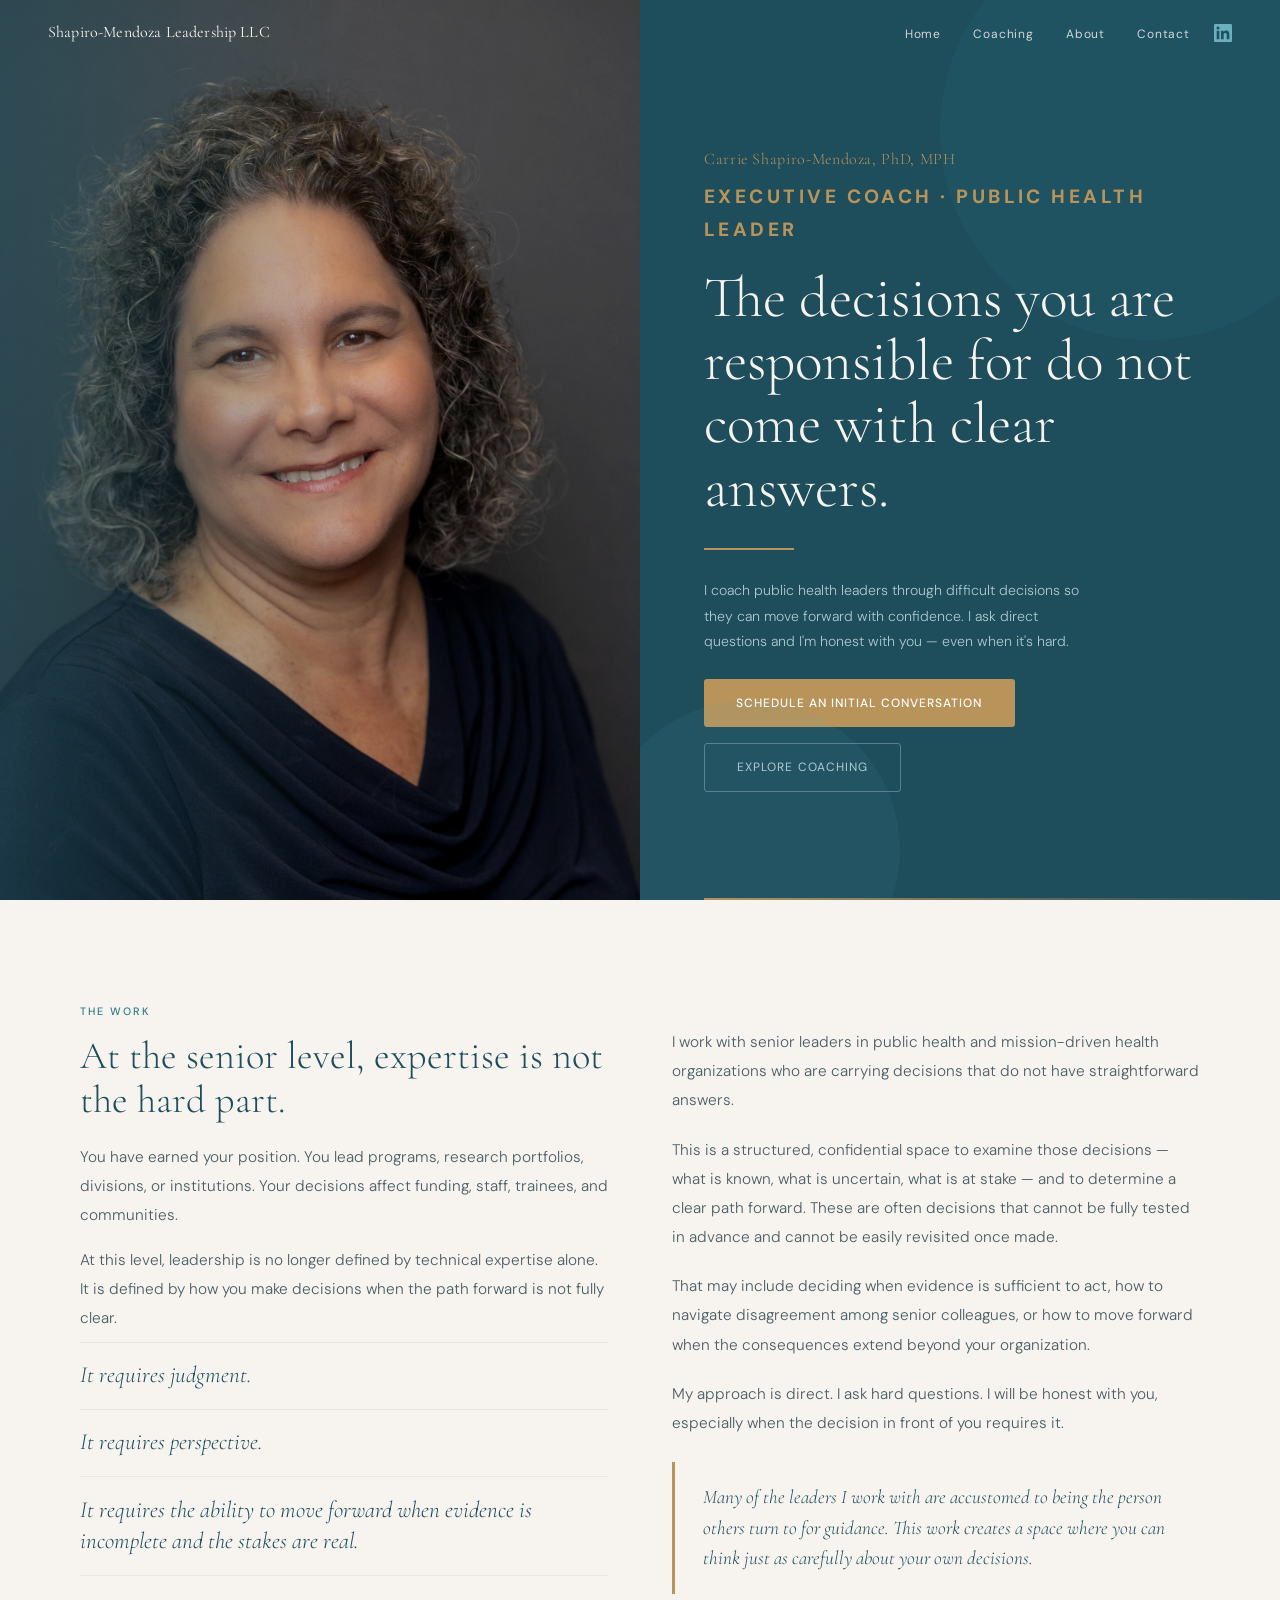
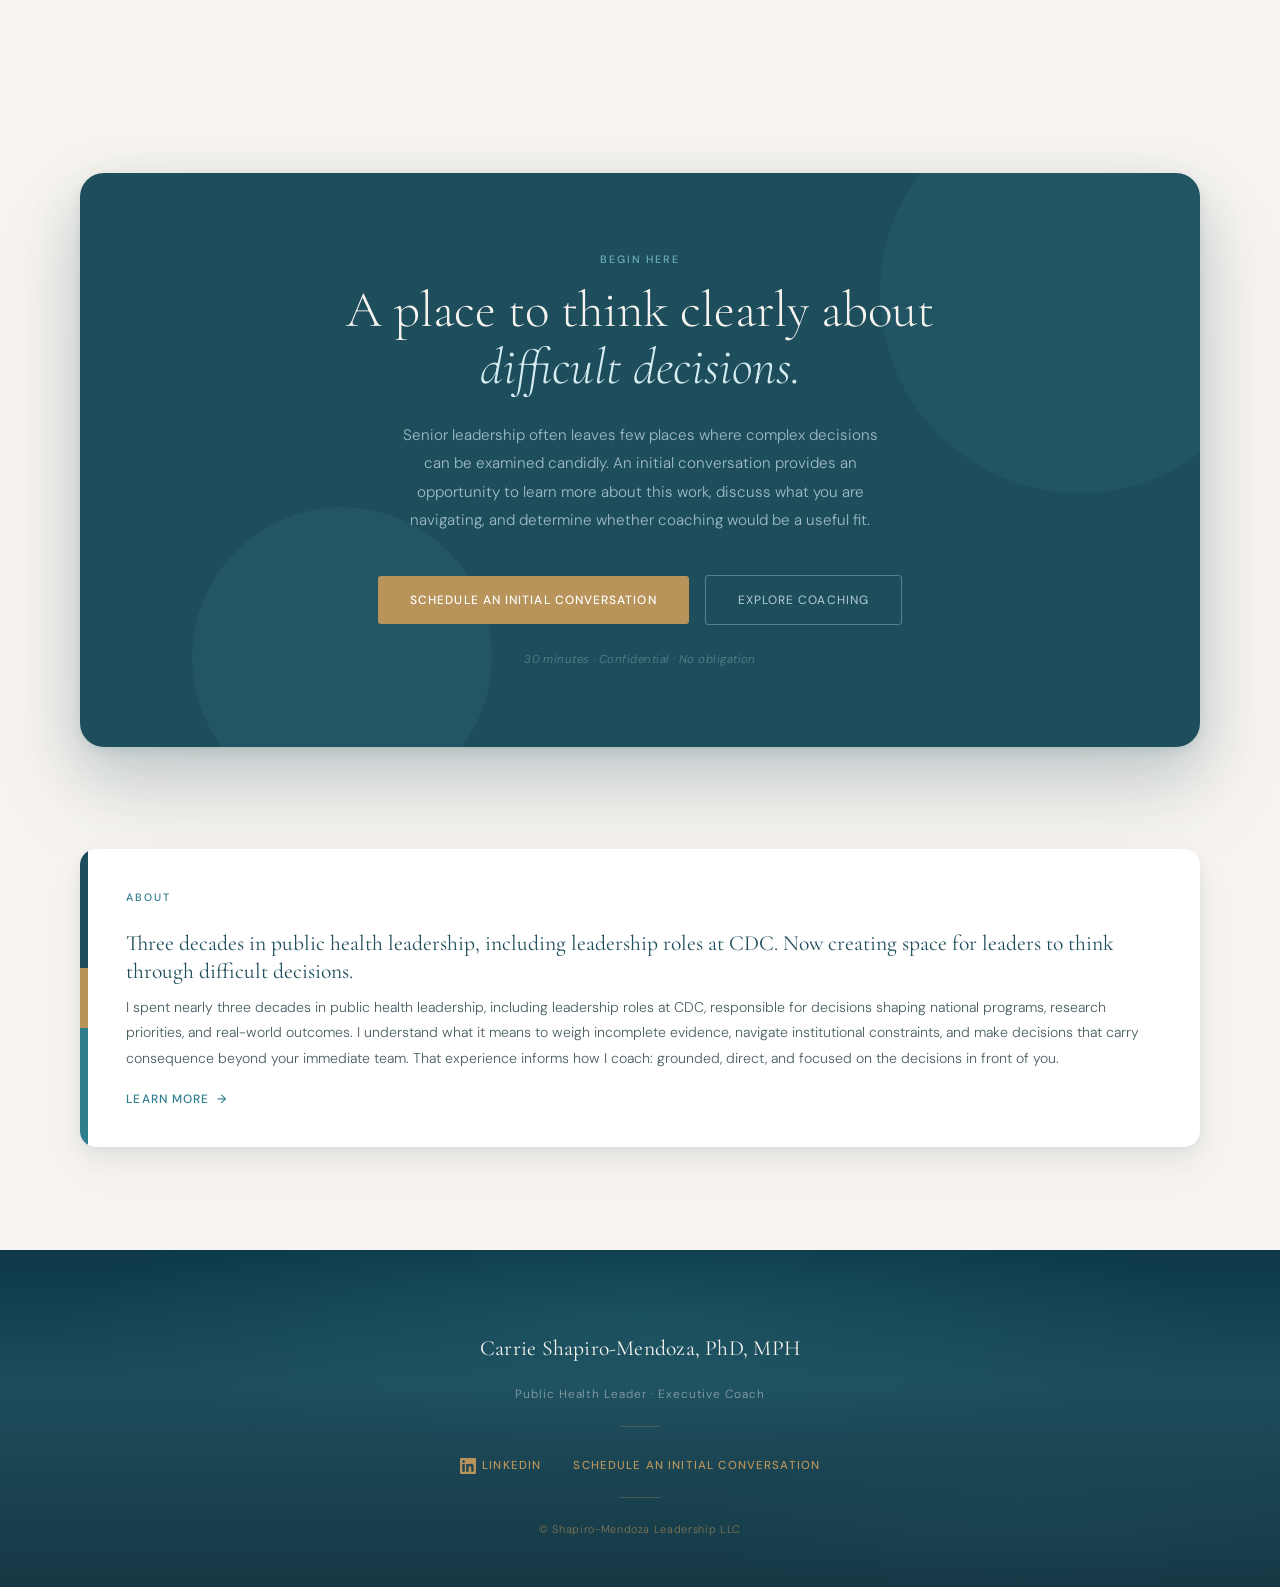
==== commit 7b462e5c: "fix navbar and hero spacing" ====
--- a/index.html
+++ b/index.html
@@ -54,8 +54,7 @@
 
   <div class="hero-text-col">
     <span class="hero-name">Carrie Shapiro-Mendoza, PhD, MPH</span>
-    <span class="hero-eyebrow">Executive Coach · Public Health Leader</span>
-    <h1 class="hero-headline">
+    <span class="hero-eyebrow">Executive Coach · Public Health Leader</span>    <h1 class="hero-headline">
       The decisions you are responsible for do not come with clear answers.
     </h1>
     <div class="hero-rule" aria-hidden="true"></div>
@@ -76,8 +75,10 @@
 <section id="home-main" aria-label="The work">
   <div class="home-main-inner">
 
+    <!-- Two columns, text only -->
     <div class="home-two-col reveal">
 
+      <!-- Left — idea #1 -->
       <div class="home-col-left">
         <span class="label">The work</span>
         <h2>At the senior level, expertise is not the hard part.</h2>
@@ -123,7 +124,7 @@
 </section>
 
 
-<!-- ABOUT CARD -->
+<!-- ABOUT CARD — after conclusion -->
 <section id="home-about" aria-label="About Carrie">
   <div class="home-about-inner">
     <div class="about-card reveal">
@@ -148,8 +149,10 @@
     <div class="footer-divider" aria-hidden="true"></div>
     <div class="footer-links-wrap">
       <a href="https://www.linkedin.com/in/carrie-shapiro-mendoza-phd-mph-13574b23/" target="_blank" rel="noopener" class="footer-linkedin" aria-label="LinkedIn">
-        <svg xmlns="http://www.w3.org/2000/svg" width="16" height="16" viewBox="0 0 24 24" fill="currentColor"><path d="M20.447 20.452h-3.554v-5.569c0-1.328-.027-3.037-1.852-3.037-1.853 0-2.136 1.445-2.136 2.939v5.667H9.351V9h3.414v1.561h.046c.477-.9 1.637-1.85 3.37-1.85 3.601 0 4.267 2.37 4.267 5.455v6.286zM5.337 7.433a2.062 2.062 0 0 1-2.063-2.065 2.064 2.064 0 1 1 2.063 2.065zm1.782 13.019H3.555V9h3.564v11.452zM22.225 0H1.771C.792 0 0 .774 0 1.729v20.542C0 23.227.792 24 1.771 24h20.451C23.2 24 24 23.227 24 22.271V1.729C24 .774 23.2 0 22.222 0h.003z"/></svg>
-        LinkedIn
+      <svg xmlns="http://www.w3.org/2000/svg" width="16" height="16" viewBox="0 0 24 24" fill="currentColor">
+        <path d="M20.447 20.452h-3.554v-5.569c0-1.328-.027-3.037-1.852-3.037-1.853 0-2.136 1.445-2.136 2.939v5.667H9.351V9h3.414v1.561h.046c.477-.9 1.637-1.85 3.37-1.85 3.601 0 4.267 2.37 4.267 5.455v6.286zM5.337 7.433a2.062 2.062 0 0 1-2.063-2.065 2.064 2.064 0 1 1 2.063 2.065zm1.782 13.019H3.555V9h3.564v11.452zM22.225 0H1.771C.792 0 0 .774 0 1.729v20.542C0 23.227.792 24 1.771 24h20.451C23.2 24 24 23.227 24 22.271V1.729C24 .774 23.2 0 22.222 0h.003z"/>
+      </svg>
+      LinkedIn
       </a>
       <a href="https://calendly.com/carrieksm/discovery-call" target="_blank" rel="noopener">Schedule an Initial Conversation</a>
     </div>
--- a/css/styles.css
+++ b/css/styles.css
@@ -18,9 +18,9 @@
    PAGE STYLES
    ───────────
    10. Home (index.html)
-   11. About (about.html)
-   12. Coaching (coaching.html)
-   13. Contact (contact.html)
+   11. About (about.html)       ← to be added
+   12. Coaching (coaching.html) ← to be added
+   13. Contact (contact.html)   ← to be added
 
    ═══════════════════════════════════════════════════════════ */
 
@@ -76,6 +76,7 @@
 a   { color: inherit; text-decoration: none; }
 ul  { list-style: none; }
 
+/* Ambient background layer — sits fixed behind all content */
 .page-bg {
   position: fixed;
   inset: 0;
@@ -273,31 +274,32 @@
   white-space: nowrap;
 }
 
+.nav-right {
+  display: flex;
+  align-items: center;
+  gap: 1.5rem;
+  margin-left: auto;
+}
+
 #nav.scrolled .nav-links a { color: var(--mid-text); }
 .nav-links a:hover           { color: var(--accent-gold) !important; }
 
+.nav-cta {
+  background: var(--accent-gold) !important;
+  color: #fff !important;
+  padding: 0.52rem 1.3rem !important;
+  border-radius: 3px;
+  font-weight: 500 !important;
+  letter-spacing: 0.07em !important;
+  transition: background 0.25s !important;
+}
+
+.nav-cta:hover { background: var(--gold-light) !important; }
+
+/* On pages with light hero — nav logo and links start dark */
 #nav.nav-dark .nav-logo         { color: var(--deep-teal); }
 #nav.nav-dark .nav-links a      { color: var(--mid-text); }
 #nav.nav-dark .nav-toggle span  { background: var(--deep-teal); }
-
-.nav-right {
-  display: flex;
-  align-items: center;
-  gap: 1.5rem;
-  margin-left: auto;
-}
-
-.nav-linkedin {
-  color: var(--soft-teal);
-  display: flex;
-  align-items: center;
-  transition: color 0.2s;
-  flex-shrink: 0;
-}
-
-.nav-linkedin:hover                { color: var(--warm-white); }
-#nav.scrolled .nav-linkedin        { color: var(--mid-teal); }
-#nav.scrolled .nav-linkedin:hover  { color: var(--deep-teal); }
 
 .nav-toggle {
   display: none;
@@ -348,8 +350,8 @@
   transition: color 0.2s;
 }
 
-.nav-drawer a:hover      { color: var(--pale-teal); }
-.nav-drawer .btn-primary { font-size: 0.8rem; margin-top: 1rem; }
+.nav-drawer a:hover          { color: var(--pale-teal); }
+.nav-drawer .btn-primary     { font-size: 0.8rem; margin-top: 1rem; }
 
 
 /* ─────────────────────────────────────────
@@ -368,6 +370,7 @@
   );
 }
 
+/* Subtle radial depth — no sand, no horizon */
 footer::before {
   content: '';
   position: absolute;
@@ -378,6 +381,7 @@
   pointer-events: none;
 }
 
+/* water-shimmer div kept in HTML but repurposed as a no-op — leaving in place so HTML doesn't need to change */
 footer .water-shimmer { display: none; }
 
 .footer-inner {
@@ -387,6 +391,7 @@
   flex-direction: column;
   align-items: center;
   gap: 1.1rem;
+  padding-bottom: 0;
 }
 
 .footer-name {
@@ -422,12 +427,6 @@
 
 .footer-links-wrap a:hover { color: var(--gold-light); }
 
-.footer-linkedin {
-  display: inline-flex;
-  align-items: center;
-  gap: 0.4rem;
-}
-
 .footer-divider {
   width: 40px;
   height: 1px;
@@ -514,6 +513,7 @@
    10. HOME — index.html
    ═══════════════════════════════════════════════════════════ */
 
+/* HERO */
 #hero {
   min-height: 100svh;
   display: grid;
@@ -575,26 +575,27 @@
   pointer-events: none;
 }
 
+.hero-eyebrow {
+  font-size: 1.2rem;
+  font-weight: 800;
+  letter-spacing: 0.18em;
+  text-transform: uppercase;
+  color: var(--accent-gold);
+  margin-bottom: 1.25rem;
+  opacity: 0.75;
+  animation: fadeDown 0.8s 0.35s forwards;
+  opacity: 0;
+}
+
 .hero-name {
   display: block;
   font-family: var(--font-display);
-  font-size: clamp(1.1rem, 1.5vw, 1.3rem);
+  font-size: clamp(1.2rem, 1.6vw, 1.rem);
   color: var(--accent-gold);
   letter-spacing: 0.04em;
   margin-bottom: 0.5rem;
   opacity: 0;
   animation: fadeDown 0.8s 0.2s forwards;
-}
-
-.hero-eyebrow {
-  font-size: 1rem;
-  font-weight: 600;
-  letter-spacing: 0.18em;
-  text-transform: uppercase;
-  color: var(--accent-gold);
-  margin-bottom: 1.25rem;
-  opacity: 0;
-  animation: fadeDown 0.8s 0.35s forwards;
 }
 
 .hero-headline {
@@ -629,7 +630,7 @@
   max-width: 400px;
   line-height: 1.82;
   font-weight: 300;
-  margin-bottom: 2.75rem;
+  margin-bottom: 1.5rem;
   opacity: 0;
   animation: fadeUp 0.9s 0.7s forwards;
 }
@@ -651,7 +652,7 @@
   animation: fadeIn 0.8s 1.4s forwards;
 }
 
-/* HOME MAIN */
+/* ── HOME MAIN — two columns, text only, no cards */
 #home-main {
   padding: var(--section-py) var(--section-px);
   background: transparent;
@@ -662,6 +663,7 @@
   margin: 0 auto;
 }
 
+/* Two columns side by side */
 .home-two-col {
   display: grid;
   grid-template-columns: 1fr 1fr;
@@ -670,6 +672,7 @@
   margin-bottom: clamp(4rem, 6vw, 7rem);
 }
 
+/* Left column — idea #1 */
 .home-col-left h2 {
   font-size: clamp(1.9rem, 3vw, 2.6rem);
   margin-top: 0.5rem;
@@ -686,6 +689,7 @@
 
 .home-col-left p:last-of-type { margin-bottom: 0; }
 
+/* The three "It requires..." lines — styled within left column */
 .home-requires {
   display: flex;
   flex-direction: column;
@@ -709,6 +713,7 @@
   margin-bottom: 0 !important;
 }
 
+/* Right column — idea #2 */
 .home-col-right {
   padding-top: clamp(1rem, 2vw, 3rem);
 }
@@ -722,6 +727,7 @@
 
 .home-col-right p:last-of-type { margin-bottom: 0; }
 
+/* Inline quote in right column */
 .home-col-right .home-inline-quote {
   border-left: 3px solid var(--accent-gold);
   padding: 1.25rem 0 1.25rem 1.75rem;
@@ -738,13 +744,72 @@
   margin-bottom: 0 !important;
 }
 
+/* RESPONSIVE — HOME */
 @media (max-width: 860px) {
-  .home-two-col   { grid-template-columns: 1fr; gap: 3rem; }
+  .home-two-col { grid-template-columns: 1fr; gap: 3rem; }
   .home-col-right { padding-top: 0; }
 }
 
 @media (max-width: 600px) {
   .home-requires-item p { font-size: 1.15rem !important; }
+}
+
+/* HOME ABOUT — after conclusion */
+#home-about {
+  padding: 0 var(--section-px) var(--section-py);
+  background: transparent;
+}
+
+.home-about-inner {
+  max-width: var(--max-w);
+  margin: 0 auto;
+}
+
+.about-card {
+  display: grid;
+  grid-template-columns: 8px 1fr;
+  border-radius: 16px;
+  overflow: hidden;
+  background: #fff;
+  box-shadow:
+    0 2px 4px rgba(30,77,92,0.04),
+    0 8px 24px rgba(30,77,92,0.07),
+    0 20px 40px rgba(30,77,92,0.05);
+}
+
+/* Color mark — three stacked teal/gold bands */
+.about-card-mark {
+  background: linear-gradient(
+    to bottom,
+    var(--deep-teal) 0%,
+    var(--deep-teal) 40%,
+    var(--accent-gold) 40%,
+    var(--accent-gold) 60%,
+    var(--mid-teal) 60%,
+    var(--mid-teal) 100%
+  );
+  flex-shrink: 0;
+}
+
+.about-card-text {
+  padding: clamp(1.75rem, 3vw, 2.5rem);
+  display: flex;
+  flex-direction: column;
+  justify-content: center;
+  gap: 0.6rem;
+}
+
+.about-card-text h3 {
+  font-size: 1.35rem;
+  color: var(--deep-teal);
+  line-height: 1.3;
+}
+
+.about-card-text p {
+  font-size: 0.88rem;
+  color: var(--mid-text);
+  line-height: 1.8;
+  margin-bottom: 0.5rem;
 }
 
 /* CONCLUSION */
@@ -819,9 +884,11 @@
 
 .conclusion-actions {
   display: flex;
+  flex-direction: row;
   gap: 1rem;
   flex-wrap: wrap;
   justify-content: center;
+  align-items: center;
   margin-bottom: 1.5rem;
 }
 
@@ -834,68 +901,16 @@
   letter-spacing: 0.04em;
 }
 
-/* HOME ABOUT */
-#home-about {
-  padding: 0 var(--section-px) var(--section-py);
-  background: transparent;
-}
-
-.home-about-inner {
-  max-width: var(--max-w);
-  margin: 0 auto;
-}
-
-.about-card {
-  display: grid;
-  grid-template-columns: 8px 1fr;
-  border-radius: 16px;
-  overflow: hidden;
-  background: #fff;
-  box-shadow:
-    0 2px 4px rgba(30,77,92,0.04),
-    0 8px 24px rgba(30,77,92,0.07),
-    0 20px 40px rgba(30,77,92,0.05);
-}
-
-.about-card-mark {
-  background: linear-gradient(
-    to bottom,
-    var(--deep-teal) 0%,
-    var(--deep-teal) 40%,
-    var(--accent-gold) 40%,
-    var(--accent-gold) 60%,
-    var(--mid-teal) 60%,
-    var(--mid-teal) 100%
-  );
-  flex-shrink: 0;
-}
-
-.about-card-text {
-  padding: clamp(1.75rem, 3vw, 2.5rem);
-  display: flex;
-  flex-direction: column;
-  justify-content: center;
-  gap: 0.6rem;
-}
-
-.about-card-text h3 {
-  font-size: 1.35rem;
-  color: var(--deep-teal);
-  line-height: 1.3;
-}
-
-.about-card-text p {
-  font-size: 0.88rem;
-  color: var(--mid-text);
-  line-height: 1.8;
-  margin-bottom: 0.5rem;
-}
-
+/* RESPONSIVE — HOME */
 @media (max-width: 860px) {
-  #hero              { grid-template-columns: 1fr; }
-  .hero-image-col    { display: none; }
-  .hero-text-col     { min-height: 100svh; padding: 6rem 1.75rem 4rem; }
-  .about-card        { grid-template-columns: 1fr; }
+  #hero { grid-template-columns: 1fr; }
+  .hero-image-col { display: none; }
+  .hero-text-col  { min-height: 100svh; padding: 6rem 1.75rem 4rem; }
+  .intro-grid     { grid-template-columns: 1fr; gap: 2rem; }
+  .coaching-panel { grid-template-columns: 1fr; }
+  .coaching-visual { min-height: 200px; }
+  .about-card     { grid-template-columns: 1fr; }
+  .about-card-accent { display: none; }
   .conclusion-island { border-radius: 16px; }
 }
 
@@ -909,6 +924,10 @@
    11. ABOUT — about.html
    ═══════════════════════════════════════════════════════════ */
 
+/* ── ABOUT HERO
+   Warmer and more personal than home.
+   A large faded "30+" as ambient texture — her career in the room.
+   Subtle vertical grain lines, warm gold bleed from left. */
 .about-hero {
   min-height: 60svh;
   background: var(--deep-teal);
@@ -937,6 +956,7 @@
   pointer-events: none;
 }
 
+/* Large ambient number — "30" as background texture */
 .about-hero::after {
   content: '30';
   position: absolute;
@@ -996,6 +1016,9 @@
   animation: fadeIn 0.8s 0.9s forwards;
 }
 
+/* ── ABOUT INTRO
+   Sticky photo + scrolling narrative text.
+   Photo has gold corner detail — personal, not clinical. */
 .about-intro {
   padding: var(--section-py) var(--section-px);
   background: transparent;
@@ -1035,20 +1058,26 @@
     0 48px 80px rgba(30,77,92,0.08);
 }
 
+/* Gold L-bracket — bottom right corner */
 .about-img-frame::after {
   content: '';
   position: absolute;
-  bottom: -14px; right: -14px;
-  width: 64px; height: 64px;
+  bottom: -14px;
+  right: -14px;
+  width: 64px;
+  height: 64px;
   border-right: 2px solid var(--accent-gold);
   border-bottom: 2px solid var(--accent-gold);
 }
 
+/* Gold L-bracket — top left corner */
 .about-img-frame::before {
   content: '';
   position: absolute;
-  top: -14px; left: -14px;
-  width: 64px; height: 64px;
+  top: -14px;
+  left: -14px;
+  width: 64px;
+  height: 64px;
   border-left: 2px solid var(--accent-gold);
   border-top: 2px solid var(--accent-gold);
   z-index: 1;
@@ -1086,6 +1115,10 @@
   margin-bottom: 0 !important;
 }
 
+/* ── PROFESSIONAL BACKGROUND
+   Numbered chapter statements — large staggered layout.
+   No cards. Each reality reads like a page in a book.
+   Left: context paragraph. Right: five numbered statements. */
 .about-background {
   padding: 0 var(--section-px) var(--section-py);
   background: transparent;
@@ -1114,6 +1147,7 @@
   line-height: 1.88;
 }
 
+/* Numbered statements — staggered, editorial */
 .about-statements {
   display: flex;
   flex-direction: column;
@@ -1131,6 +1165,7 @@
 
 .about-statement:first-child { border-top: 1px solid rgba(30,77,92,0.08); }
 
+/* Alternate: every other statement indented slightly */
 .about-statement:nth-child(even) {
   padding-left: clamp(2rem, 4vw, 5rem);
 }
@@ -1157,6 +1192,10 @@
   padding-top: 0.5rem;
 }
 
+/* ── CREDENTIALS
+   CV-style — minimal, restrained.
+   No island, no cards. Just clean lines and typography.
+   The gravitas comes from what's said, not how it's packaged. */
 .about-credentials {
   padding: 0 var(--section-px) var(--section-py);
   background: transparent;
@@ -1167,6 +1206,7 @@
   margin: 0 auto;
 }
 
+/* Header row — label + heading + CTA */
 .about-cred-header {
   display: grid;
   grid-template-columns: 1fr 1fr;
@@ -1201,6 +1241,7 @@
   opacity: 0.7;
 }
 
+/* Three badges in a row */
 .cred-badges {
   display: grid;
   grid-template-columns: repeat(3, 1fr);
@@ -1242,6 +1283,7 @@
   margin-bottom: 0.3rem;
 }
 
+/* ICF text credential — below badges */
 .cred-icf {
   margin-top: clamp(2rem, 3vw, 3rem);
   padding-top: 2rem;
@@ -1275,27 +1317,32 @@
   margin-bottom: 0.4rem;
 }
 
+/* RESPONSIVE — ABOUT */
 @media (max-width: 860px) {
-  .about-intro-layout  { grid-template-columns: 1fr; }
-  .about-img-wrap      { position: static; max-width: 320px; }
-  .about-bg-header     { grid-template-columns: 1fr; gap: 1.5rem; }
-  .about-cred-header   { grid-template-columns: 1fr; gap: 1.5rem; }
+  .about-intro-layout    { grid-template-columns: 1fr; }
+  .about-img-wrap        { position: static; max-width: 320px; }
+  .about-bg-header       { grid-template-columns: 1fr; gap: 1.5rem; }
+  .about-cred-header     { grid-template-columns: 1fr; gap: 1.5rem; }
   .about-statement:nth-child(even) { padding-left: 0; }
-  .cred-badges         { grid-template-columns: repeat(3, 1fr); }
+  .cred-badges           { grid-template-columns: repeat(3, 1fr); }
 }
 
 @media (max-width: 600px) {
-  .about-hero      { min-height: 50svh; }
-  .about-img-wrap  { max-width: 100%; }
+  .about-hero     { min-height: 50svh; }
+  .about-img-wrap { max-width: 100%; }
   .about-statement { grid-template-columns: 60px 1fr; gap: 1rem; }
-  .cred-badges     { grid-template-columns: 1fr; max-width: 200px; margin: 0 auto; }
-}
+  .cred-badges    { grid-template-columns: 1fr; max-width: 200px; margin: 0 auto; }
+}
+
 
 
 /* ═══════════════════════════════════════════════════════════
    12. COACHING — coaching.html
    ═══════════════════════════════════════════════════════════ */
 
+/* ── COACHING HERO
+   Architectural, precise. Subtle grid pattern — feels like
+   a space where decisions get examined carefully. */
 .coaching-hero {
   min-height: 60svh;
   background: var(--deep-teal);
@@ -1307,22 +1354,38 @@
   overflow: hidden;
 }
 
+/* Precise grid texture */
 .coaching-hero::before {
   content: '';
   position: absolute;
   inset: 0;
   background:
-    repeating-linear-gradient(0deg, transparent, transparent 80px, rgba(107,175,192,0.04) 80px, rgba(107,175,192,0.04) 81px),
-    repeating-linear-gradient(90deg, transparent, transparent 80px, rgba(107,175,192,0.04) 80px, rgba(107,175,192,0.04) 81px),
+    repeating-linear-gradient(
+      0deg,
+      transparent,
+      transparent 80px,
+      rgba(107,175,192,0.04) 80px,
+      rgba(107,175,192,0.04) 81px
+    ),
+    repeating-linear-gradient(
+      90deg,
+      transparent,
+      transparent 80px,
+      rgba(107,175,192,0.04) 80px,
+      rgba(107,175,192,0.04) 81px
+    ),
     radial-gradient(ellipse 70% 80% at 100% 100%, rgba(46,125,140,0.18) 0%, transparent 55%);
   pointer-events: none;
 }
 
+/* Gold accent diagonal */
 .coaching-hero::after {
   content: '';
   position: absolute;
-  top: -20%; right: 8%;
-  width: 1px; height: 140%;
+  top: -20%;
+  right: 8%;
+  width: 1px;
+  height: 140%;
   background: linear-gradient(to bottom, transparent, rgba(184,147,90,0.2), transparent);
   transform: rotate(-12deg);
   pointer-events: none;
@@ -1382,31 +1445,10 @@
   animation: fadeIn 0.8s 0.9s forwards;
 }
 
-.coaching-how {
-  padding: var(--section-py) var(--section-px) 0;
-  background: transparent;
-}
-
-.coaching-how-inner {
-  max-width: 720px;
-  margin: 0 auto;
-}
-
-.coaching-how h2 {
-  margin-top: 0.6rem;
-  margin-bottom: 1.5rem;
-}
-
-.coaching-how p {
-  font-family: var(--font-display);
-  font-size: clamp(1rem, 1.5vw, 1.15rem);
-  font-style: italic;
-  font-weight: 300;
-  color: var(--deep-text);
-  line-height: 1.85;
-  margin-bottom: 1rem;
-}
-
+/* ── CHALLENGES
+   Manifesto style — full width, no columns, no boxes.
+   Each challenge is a single statement on its own line.
+   Separated by thin rules. The text IS the design. */
 .coaching-challenges {
   padding: var(--section-py) var(--section-px);
   background: transparent;
@@ -1422,7 +1464,7 @@
   grid-template-columns: 1fr 1fr;
   gap: clamp(3rem, 5vw, 6rem);
   align-items: end;
-  margin-bottom: clamp(2rem, 3vw, 3rem);
+  
 }
 
 .challenges-header h2 { margin-top: 0.6rem; }
@@ -1433,6 +1475,7 @@
   line-height: 1.88;
 }
 
+/* Full-width manifesto lines */
 .challenges-manifesto {
   display: flex;
   flex-direction: column;
@@ -1470,6 +1513,9 @@
   line-height: 1.35;
 }
 
+/* ── ENGAGEMENTS
+   Three cards — kept as is, visitors need to compare.
+   Cards have a clean elevated look on the warm white bg. */
 .coaching-engagements {
   padding: 0 var(--section-px) var(--section-py);
   background: transparent;
@@ -1480,9 +1526,18 @@
   margin: 0 auto;
 }
 
-.engagements-heading { margin-bottom: clamp(2.5rem, 4vw, 4rem); }
+.engagements-heading {
+  margin-bottom: clamp(2.5rem, 4vw, 4rem);
+}
+
 .engagements-heading h2 { margin-top: 0.6rem; margin-bottom: 1rem; }
-.engagements-heading p { max-width: 560px; font-size: 0.95rem; color: var(--mid-text); line-height: 1.85; }
+
+.engagements-heading p {
+  max-width: 560px;
+  font-size: 0.95rem;
+  color: var(--mid-text);
+  line-height: 1.85;
+}
 
 .eng-cards {
   display: grid;
@@ -1497,54 +1552,132 @@
   overflow: hidden;
   display: flex;
   flex-direction: column;
-  box-shadow: 0 2px 4px rgba(30,77,92,0.04), 0 8px 24px rgba(30,77,92,0.08), 0 20px 48px rgba(30,77,92,0.05);
+  box-shadow:
+    0 2px 4px rgba(30,77,92,0.04),
+    0 8px 24px rgba(30,77,92,0.08),
+    0 20px 48px rgba(30,77,92,0.05);
   transition: transform 0.3s, box-shadow 0.3s;
 }
 
 .eng-card:hover {
   transform: translateY(-6px);
-  box-shadow: 0 4px 8px rgba(30,77,92,0.06), 0 16px 40px rgba(30,77,92,0.14), 0 32px 64px rgba(30,77,92,0.08);
+  box-shadow:
+    0 4px 8px rgba(30,77,92,0.06),
+    0 16px 40px rgba(30,77,92,0.14),
+    0 32px 64px rgba(30,77,92,0.08);
 }
 
 .eng-card.featured {
-  box-shadow: 0 4px 8px rgba(30,77,92,0.08), 0 16px 48px rgba(30,77,92,0.16), 0 32px 64px rgba(30,77,92,0.1);
-}
-
-.eng-card-head { background: var(--deep-teal); padding: 2rem 2rem 1.75rem; }
+  box-shadow:
+    0 4px 8px rgba(30,77,92,0.08),
+    0 16px 48px rgba(30,77,92,0.16),
+    0 32px 64px rgba(30,77,92,0.1);
+}
+
+.eng-card-head {
+  background: var(--deep-teal);
+  padding: 2rem 2rem 1.75rem;
+}
+
 .eng-card.featured .eng-card-head { background: var(--mid-teal); }
 
 .eng-card-tag {
-  font-size: 0.72rem; font-weight: 500; letter-spacing: 0.14em;
-  text-transform: uppercase; color: var(--soft-teal); display: block; margin-bottom: 0.6rem;
+  font-size: 0.72rem;
+  font-weight: 500;
+  letter-spacing: 0.14em;
+  text-transform: uppercase;
+  color: var(--soft-teal);
+  display: block;
+  margin-bottom: 0.6rem;
 }
 
 .eng-card.featured .eng-card-tag { color: var(--pale-teal); }
 
 .eng-card-head h3 {
-  font-family: var(--font-display); font-size: 1.45rem; font-weight: 300;
-  color: var(--warm-white); line-height: 1.2; margin-bottom: 0.4rem;
-}
-
-.eng-card-duration { font-size: 0.85rem; color: rgba(212,236,240,0.55); font-style: italic; }
-
-.eng-card-body { padding: 1.75rem 2rem; flex: 1; display: flex; flex-direction: column; gap: 1.25rem; }
-.eng-card-desc { font-size: 0.87rem; color: var(--mid-text); line-height: 1.78; }
-
-.eng-card-includes { display: flex; flex-direction: column; gap: 0.6rem; flex: 1; }
+  font-family: var(--font-display);
+  font-size: 1.45rem;
+  font-weight: 300;
+  color: var(--warm-white);
+  line-height: 1.2;
+  margin-bottom: 0.4rem;
+}
+
+.eng-card-duration {
+  font-size: 0.85rem;
+  color: rgba(212,236,240,0.55);
+  font-style: italic;
+}
+
+.eng-card-body {
+  padding: 1.75rem 2rem;
+  flex: 1;
+  display: flex;
+  flex-direction: column;
+  gap: 1.25rem;
+}
+
+.eng-card-desc {
+  font-size: 0.87rem;
+  color: var(--mid-text);
+  line-height: 1.78;
+}
+
+.eng-card-includes {
+  display: flex;
+  flex-direction: column;
+  gap: 0.6rem;
+  flex: 1;
+}
 
 .eng-card-includes li {
-  display: flex; gap: 0.75rem; font-size: 0.82rem;
-  color: var(--deep-text); line-height: 1.5; align-items: flex-start;
-}
-
-.eng-check { color: var(--mid-teal); flex-shrink: 0; font-size: 0.85rem; margin-top: 0.05rem; }
+  display: flex;
+  gap: 0.75rem;
+  font-size: 0.82rem;
+  color: var(--deep-text);
+  line-height: 1.5;
+  align-items: flex-start;
+}
+
+.eng-check {
+  color: var(--mid-teal);
+  flex-shrink: 0;
+  font-size: 0.85rem;
+  margin-top: 0.05rem;
+}
 
 .eng-card-foot { padding: 0 2rem 2rem; }
-.eng-card-foot .btn-primary, .eng-card-foot .btn-outline { width: 100%; justify-content: center; }
-
-.eng-fee-note { text-align: center; font-size: 0.82rem; color: var(--mid-text); font-style: italic; }
+
+.eng-card-foot .btn-primary,
+.eng-card-foot .btn-outline { width: 100%; justify-content: center; }
+
+.eng-fee-note {
+  text-align: center;
+  font-size: 0.82rem;
+  color: var(--mid-text);
+  font-style: italic;
+}
+
+/* ── FAQ */
+.coaching-faq {
+  padding: 0 var(--section-px) var(--section-py);
+  background: transparent;
+}
+
+.coaching-faq-inner {
+  max-width: var(--max-w);
+  margin: 0 auto;
+  display: grid;
+  grid-template-columns: 300px 1fr;
+  gap: clamp(3rem, 5vw, 6rem);
+  align-items: start;
+}
+
+.faq-intro-col { position: sticky; top: 5.5rem; }
+.faq-intro-col h2 { margin-top: 0.6rem; margin-bottom: 1rem; }
+.faq-intro-col p { font-size: 0.9rem; color: var(--mid-text); line-height: 1.8; }
 
 .faq-list { display: flex; flex-direction: column; }
+
 .faq-item { border-bottom: 1px solid rgba(30,77,92,0.09); }
 .faq-item:first-child { border-top: 1px solid rgba(30,77,92,0.09); }
 
@@ -1576,11 +1709,19 @@
 .faq-a { max-height: 0; overflow: hidden; transition: max-height 0.4s ease; }
 .faq-item.open .faq-a { max-height: 600px; }
 
-.faq-a-inner { padding-bottom: 1.5rem; font-size: 1rem; color: var(--mid-text); line-height: 1.85; }
+.faq-a-inner {
+  padding-bottom: 1.5rem;
+  font-size: 1rem;
+  color: var(--mid-text);
+  line-height: 1.85;
+}
+
 .faq-a-inner ul { margin-top: 0.75rem; display: flex; flex-direction: column; gap: 0.4rem; }
 .faq-a-inner ul li { display: flex; gap: 0.6rem; align-items: flex-start; }
 .faq-a-inner ul li::before { content: '–'; color: var(--accent-gold); flex-shrink: 0; }
 
+/* ── OUTCOMES — large italic statements, stacked
+   No cards. Typography does the work. */
 .coaching-outcomes {
   padding: 0 var(--section-px) var(--section-py);
   background: transparent;
@@ -1591,10 +1732,20 @@
   margin: 0 auto;
 }
 
-.outcomes-header { margin-bottom: clamp(2rem, 3vw, 3rem); }
+.outcomes-header {
+  margin-bottom: clamp(2rem, 3vw, 3rem);
+}
+
 .outcomes-header h2 { margin-top: 0.6rem; margin-bottom: 1rem; }
-.outcomes-header p { font-size: 0.95rem; color: var(--mid-text); line-height: 1.85; max-width: 640px; }
-
+
+.outcomes-header p {
+  font-size: 0.95rem;
+  color: var(--mid-text);
+  line-height: 1.85;
+  max-width: 640px;
+}
+
+/* Italic statement list */
 .outcomes-statements {
   display: flex;
   flex-direction: column;
@@ -1610,7 +1761,12 @@
 }
 
 .outcome-statement:first-child { border-top: 1px solid rgba(30,77,92,0.06); }
-.outcome-tick { color: var(--accent-gold); font-size: 0.9rem; flex-shrink: 0; }
+
+.outcome-tick {
+  color: var(--accent-gold);
+  font-size: 0.9rem;
+  flex-shrink: 0;
+}
 
 .outcome-statement p {
   font-family: var(--font-display);
@@ -1621,31 +1777,32 @@
   line-height: 1.4;
 }
 
-.outcomes-cta {
-  display: flex;
-  flex-direction: column;
-  align-items: flex-start;
-  gap: 0.75rem;
-  margin-top: 3rem;
-  margin-bottom: 2rem;
-}
-
-.outcomes-note { font-size: 0.82rem; color: var(--mid-text); font-style: italic; letter-spacing: 0.04em; }
-
+/* ── TESTIMONIALS CAROUSEL
+   Floating text. No boxes. No arrows.
+   Auto-rotates with generous pause. Draggable. Pauses on hover/drag. */
 .testimonials-carousel-wrap {
   background: var(--deep-teal);
   border-radius: 20px;
   padding: clamp(3rem, 5vw, 5rem) clamp(2rem, 4vw, 4rem);
   position: relative;
   overflow: hidden;
-  box-shadow: 0 4px 8px rgba(30,77,92,0.1), 0 20px 60px rgba(30,77,92,0.2);
+  box-shadow:
+    0 4px 8px rgba(30,77,92,0.1),
+    0 20px 60px rgba(30,77,92,0.2);
 }
 
 .testimonials-carousel-wrap::before {
   content: '';
   position: absolute;
   inset: 0;
-  background: repeating-linear-gradient(90deg, transparent, transparent 100px, rgba(107,175,192,0.03) 100px, rgba(107,175,192,0.03) 101px);
+  background:
+    repeating-linear-gradient(
+      90deg,
+      transparent,
+      transparent 100px,
+      rgba(107,175,192,0.03) 100px,
+      rgba(107,175,192,0.03) 101px
+    );
   pointer-events: none;
 }
 
@@ -1673,8 +1830,16 @@
   pointer-events: none;
 }
 
-.carousel-slide.active  { opacity: 1; transform: translateX(0); pointer-events: auto; }
-.carousel-slide.exit    { opacity: 0; transform: translateX(-30px); }
+.carousel-slide.active {
+  opacity: 1;
+  transform: translateX(0);
+  pointer-events: auto;
+}
+
+.carousel-slide.exit {
+  opacity: 0;
+  transform: translateX(-30px);
+}
 
 .carousel-quote {
   font-family: var(--font-display);
@@ -1697,38 +1862,88 @@
   margin-bottom: 0.75rem;
 }
 
-.carousel-author-name { display: block; font-size: 0.85rem; font-weight: 500; color: var(--pale-teal); letter-spacing: 0.04em; margin-bottom: 0.2rem; }
-.carousel-author-title { font-size: 0.78rem; color: rgba(212,236,240,0.5); letter-spacing: 0.04em; }
-
-.carousel-dots { display: flex; gap: 0.5rem; margin-top: 2rem; position: relative; z-index: 1; }
+.carousel-author-name {
+  display: block;
+  font-size: 0.85rem;
+  font-weight: 500;
+  color: var(--pale-teal);
+  letter-spacing: 0.04em;
+  margin-bottom: 0.2rem;
+}
+
+.carousel-author-title {
+  font-size: 0.78rem;
+  color: rgba(212,236,240,0.5);
+  letter-spacing: 0.04em;
+}
+
+/* Progress dots */
+.carousel-dots {
+  display: flex;
+  gap: 0.5rem;
+  margin-top: 2rem;
+  position: relative;
+  z-index: 1;
+}
 
 .carousel-dot {
-  width: 6px; height: 6px; border-radius: 50%;
+  width: 6px;
+  height: 6px;
+  border-radius: 50%;
   background: rgba(212,236,240,0.25);
   transition: background 0.3s, transform 0.3s;
-  cursor: pointer; border: none; padding: 0;
-}
-
-.carousel-dot.active { background: var(--accent-gold); transform: scale(1.3); }
-
+  cursor: pointer;
+  border: none;
+  padding: 0;
+}
+
+.carousel-dot.active {
+  background: var(--accent-gold);
+  transform: scale(1.3);
+}
+
+/* ── CTA below testimonials */
+.outcomes-cta {
+  display: flex;
+  flex-direction: column;
+  align-items: flex-start;
+  gap: 0.75rem;
+  margin-top: 3rem;
+  margin-bottom: 2rem;
+}
+
+.outcomes-note {
+  font-size: 0.82rem;
+  color: var(--mid-text);
+  font-style: italic;
+  letter-spacing: 0.04em;
+}
+
+/* RESPONSIVE — COACHING */
 @media (max-width: 960px) { .eng-cards { grid-template-columns: 1fr; } }
 
 @media (max-width: 860px) {
   .challenges-header  { grid-template-columns: 1fr; gap: 1.5rem; }
+  .coaching-faq-inner { grid-template-columns: 1fr; }
+  .outcomes-header    { grid-template-columns: 1fr; }
   .faq-intro-col      { position: static; }
 }
 
 @media (max-width: 600px) {
-  .coaching-hero  { min-height: 50svh; }
+  .coaching-hero { min-height: 50svh; }
   .challenge-text { font-size: 1.1rem; }
   .outcome-statement p { font-size: 1.1rem; }
 }
-
 
 /* ═══════════════════════════════════════════════════════════
    13. CONTACT — contact.html
    ═══════════════════════════════════════════════════════════ */
 
+/* ── CONTACT HERO
+   The quietest hero of all four pages.
+   No pattern, no circles, no grid.
+   Just deep teal with a soft centered vignette.
+   The headline floats in silence. */
 .contact-hero {
   min-height: 65svh;
   background: var(--deep-teal);
@@ -1742,18 +1957,26 @@
   overflow: hidden;
 }
 
+/* Soft centered vignette — nothing else */
 .contact-hero::before {
   content: '';
   position: absolute;
   inset: 0;
-  background: radial-gradient(ellipse 70% 70% at 50% 50%, rgba(46,125,140,0.15) 0%, transparent 70%);
+  background: radial-gradient(
+    ellipse 70% 70% at 50% 50%,
+    rgba(46,125,140,0.15) 0%,
+    transparent 70%
+  );
   pointer-events: none;
 }
 
+/* Very faint gold horizontal rule through center */
 .contact-hero::after {
   content: '';
   position: absolute;
-  left: 20%; right: 20%; top: 50%;
+  left: 20%;
+  right: 20%;
+  top: 50%;
   height: 1px;
   background: linear-gradient(to right, transparent, rgba(184,147,90,0.12), transparent);
   pointer-events: none;
@@ -1767,25 +1990,42 @@
 }
 
 .contact-hero-eyebrow {
-  font-size: 0.78rem; font-weight: 400; letter-spacing: 0.2em;
-  text-transform: uppercase; color: var(--soft-teal); margin-bottom: 1.5rem;
-  opacity: 0; animation: fadeDown 0.8s 0.3s forwards;
+  font-size: 0.78rem;
+  font-weight: 400;
+  letter-spacing: 0.2em;
+  text-transform: uppercase;
+  color: var(--soft-teal);
+  margin-bottom: 1.5rem;
+  opacity: 0;
+  animation: fadeDown 0.8s 0.3s forwards;
 }
 
 .contact-hero-headline {
   font-family: var(--font-display);
   font-size: clamp(2.8rem, 5.5vw, 5rem);
-  font-weight: 300; line-height: 1.08; color: var(--warm-white);
-  opacity: 0; animation: fadeUp 0.9s 0.5s forwards;
-}
-
-.contact-hero-headline em { font-style: italic; color: var(--pale-teal); display: block; }
+  font-weight: 300;
+  line-height: 1.08;
+  color: var(--warm-white);
+  opacity: 0;
+  animation: fadeUp 0.9s 0.5s forwards;
+}
+
+.contact-hero-headline em {
+  font-style: italic;
+  color: var(--pale-teal);
+  display: block;
+}
 
 .contact-hero-rule {
-  width: 40px; height: 2px; background: var(--accent-gold);
-  margin: 2rem auto 0; opacity: 0; animation: fadeIn 0.8s 0.9s forwards;
-}
-
+  width: 40px;
+  height: 2px;
+  background: var(--accent-gold);
+  margin: 2rem auto 0;
+  opacity: 0;
+  animation: fadeIn 0.8s 0.9s forwards;
+}
+
+/* ── CONTACT BODY — two columns side by side */
 .contact-body {
   padding: var(--section-py) var(--section-px);
   background: transparent;
@@ -1800,27 +2040,43 @@
   align-items: start;
 }
 
+/* Left text card */
 .contact-text-card {
   background: #fff;
   border-radius: 20px;
   padding: clamp(2.5rem, 4vw, 3.5rem);
-  box-shadow: 0 2px 4px rgba(30,77,92,0.04), 0 12px 40px rgba(30,77,92,0.08), 0 32px 64px rgba(30,77,92,0.05);
+  box-shadow:
+    0 2px 4px rgba(30,77,92,0.04),
+    0 12px 40px rgba(30,77,92,0.08),
+    0 32px 64px rgba(30,77,92,0.05);
   height: 100%;
 }
 
 .contact-text-card .label { margin-bottom: 1.25rem; }
-.contact-text-card p { font-size: 1rem; color: var(--mid-text); line-height: 1.95; margin-bottom: 1.25rem; }
+
+.contact-text-card p {
+  font-size: 1rem;
+  color: var(--mid-text);
+  line-height: 1.95;
+  margin-bottom: 1.25rem;
+}
+
 .contact-text-card p:last-of-type { margin-bottom: 0; }
 
+/* Right CTA card */
 .contact-cta-island {
   background: #fff;
   border-radius: 20px;
   padding: clamp(2.5rem, 4vw, 3.5rem);
   text-align: left;
-  box-shadow: 0 2px 4px rgba(30,77,92,0.04), 0 12px 40px rgba(30,77,92,0.09), 0 32px 64px rgba(30,77,92,0.06);
+  box-shadow:
+    0 2px 4px rgba(30,77,92,0.04),
+    0 12px 40px rgba(30,77,92,0.09),
+    0 32px 64px rgba(30,77,92,0.06);
   position: relative;
 }
 
+/* Gold top accent */
 .contact-cta-island::before {
   content: '';
   position: absolute;
@@ -1830,34 +2086,142 @@
   border-radius: 2px;
 }
 
-.contact-cta-island h2 { margin-top: 0.6rem; margin-bottom: 1rem; font-size: clamp(1.6rem, 2.5vw, 2rem); }
-.contact-cta-island > p { font-size: 0.95rem; color: var(--mid-text); line-height: 1.85; margin-bottom: 1.75rem; }
-
-.contact-details { display: flex; flex-direction: column; gap: 0.5rem; margin-bottom: 2rem; }
-
-.contact-detail { display: flex; align-items: center; gap: 0.75rem; font-size: 0.9rem; color: var(--mid-text); }
-
-.contact-detail-dot { width: 4px; height: 4px; border-radius: 50%; background: var(--accent-gold); flex-shrink: 0; }
-
-.contact-btn-wrap { display: flex; flex-direction: column; align-items: flex-start; gap: 0.75rem; }
-.contact-btn-wrap .btn-primary { font-size: 0.82rem; padding: 1rem 2.75rem; }
-
-.contact-sub-note { font-size: 0.78rem; color: var(--mid-text); font-style: italic; opacity: 0.55; letter-spacing: 0.04em; }
-
+.contact-cta-island h2 {
+  margin-top: 0.6rem;
+  margin-bottom: 1rem;
+  font-size: clamp(1.6rem, 2.5vw, 2rem);
+}
+
+.contact-cta-island > p {
+  font-size: 0.95rem;
+  color: var(--mid-text);
+  line-height: 1.85;
+  margin-bottom: 1.75rem;
+}
+
+.contact-details {
+  display: flex;
+  flex-direction: column;
+  gap: 0.5rem;
+  margin-bottom: 2rem;
+}
+
+.contact-detail {
+  display: flex;
+  align-items: center;
+  gap: 0.75rem;
+  font-size: 0.9rem;
+  color: var(--mid-text);
+}
+
+.contact-detail-dot {
+  width: 4px;
+  height: 4px;
+  border-radius: 50%;
+  background: var(--accent-gold);
+  flex-shrink: 0;
+}
+
+.contact-btn-wrap {
+  display: flex;
+  flex-direction: column;
+  align-items: flex-start;
+  gap: 0.75rem;
+}
+
+.contact-btn-wrap .btn-primary {
+  font-size: 0.82rem;
+  padding: 1rem 2.75rem;
+}
+
+.contact-sub-note {
+  font-size: 0.78rem;
+  color: var(--mid-text);
+  font-style: italic;
+  opacity: 0.55;
+  letter-spacing: 0.04em;
+}
+
+/* ── CONCLUSION
+   One line. That's it. Calm and final. */
 .contact-conclusion {
   padding: 0 var(--section-px) var(--section-py);
   background: transparent;
 }
 
-.contact-conclusion-inner { max-width: 480px; margin: 0 auto; text-align: center; }
+.contact-conclusion-inner {
+  max-width: 480px;
+  margin: 0 auto;
+  text-align: center;
+}
 
 .contact-conclusion-line {
   font-family: var(--font-display);
   font-size: clamp(1rem, 1.5vw, 1.2rem);
-  font-style: italic; font-weight: 300;
-  color: var(--mid-text); line-height: 1.65;
-}
-
+  font-style: italic;
+  font-weight: 300;
+  color: var(--mid-text);
+  line-height: 1.65;
+}
+
+/* RESPONSIVE — CONTACT */
+@media (max-width: 760px) {
+  .contact-body-inner  { grid-template-columns: 1fr; }
+}
+
+@media (max-width: 600px) {
+  .contact-hero            { min-height: 55svh; text-align: left; align-items: flex-start; }
+  .contact-hero-rule       { margin-left: 0; }
+  .contact-conclusion-inner { text-align: left; }
+}
+
+/* Contact form */
+.contact-form {
+  display: flex;
+  flex-direction: column;
+  gap: 1.25rem;
+  margin-top: 1.25rem;
+}
+
+.form-group {
+  display: flex;
+  flex-direction: column;
+  gap: 0.4rem;
+}
+
+.form-group label {
+  font-size: 0.75rem;
+  font-weight: 500;
+  letter-spacing: 0.08em;
+  text-transform: uppercase;
+  color: var(--mid-teal);
+}
+
+.form-group input,
+.form-group textarea {
+  font-family: var(--font-body);
+  font-size: 0.92rem;
+  font-weight: 300;
+  color: var(--deep-text);
+  background: var(--warm-white);
+  border: 1px solid rgba(30,77,92,0.15);
+  border-radius: 6px;
+  padding: 0.75rem 1rem;
+  transition: border-color 0.25s, box-shadow 0.25s;
+  outline: none;
+  width: 100%;
+}
+
+.form-group input:focus,
+.form-group textarea:focus {
+  border-color: var(--mid-teal);
+  box-shadow: 0 0 0 3px rgba(46,125,140,0.1);
+}
+
+.form-group textarea { resize: vertical; min-height: 120px; }
+.contact-form .btn-primary { align-self: flex-start; margin-top: 0.5rem; }
+
+/* Contact FAQ */
 .contact-faq {
   padding: 0 var(--section-px) var(--section-py);
   background: transparent;
@@ -1872,43 +2236,50 @@
   align-items: start;
 }
 
-.faq-intro-col { position: sticky; top: 5.5rem; }
-.faq-intro-col h2 { margin-top: 0.6rem; margin-bottom: 1rem; }
-.faq-intro-col p { font-size: 0.9rem; color: var(--mid-text); line-height: 1.8; }
-
-.contact-form { display: flex; flex-direction: column; gap: 1.25rem; margin-top: 1.25rem; }
-.form-group { display: flex; flex-direction: column; gap: 0.4rem; }
-
-.form-group label { font-size: 0.75rem; font-weight: 500; letter-spacing: 0.08em; text-transform: uppercase; color: var(--mid-teal); }
-
-.form-group input, .form-group textarea {
-  font-family: var(--font-body); font-size: 0.92rem; font-weight: 300;
-  color: var(--deep-text); background: var(--warm-white);
-  border: 1px solid rgba(30,77,92,0.15); border-radius: 6px;
-  padding: 0.75rem 1rem;
-  transition: border-color 0.25s, box-shadow 0.25s;
-  outline: none; width: 100%;
-}
-
-.form-group input:focus, .form-group textarea:focus {
-  border-color: var(--mid-teal);
-  box-shadow: 0 0 0 3px rgba(46,125,140,0.1);
-}
-
-.form-group textarea { resize: vertical; min-height: 120px; }
-.contact-form .btn-primary { align-self: flex-start; margin-top: 0.5rem; }
-
 @media (max-width: 860px) {
   .contact-faq-inner { grid-template-columns: 1fr; }
-  .faq-intro-col     { position: static; }
-}
-
-@media (max-width: 760px) {
-  .contact-body-inner { grid-template-columns: 1fr; }
-}
-
-@media (max-width: 600px) {
-  .contact-hero             { min-height: 55svh; text-align: left; align-items: flex-start; }
-  .contact-hero-rule        { margin-left: 0; }
-  .contact-conclusion-inner { text-align: left; }
+}
+
+/* ── COACHING HOW THIS WORK IS DONE */
+.coaching-how {
+  padding: var(--section-py) var(--section-px) 0;
+  background: transparent;
+}
+
+.coaching-how-inner {
+  max-width: var(--max-w);
+  margin: 0 auto;
+  max-width: 720px;
+}
+
+.coaching-how h2 {
+  margin-top: 0.6rem;
+  margin-bottom: 1.5rem;
+}
+
+.coaching-how p {
+  font-size: clamp(1rem, 1.5vw, 1.15rem);
+  color: var(--deep-text);
+  line-height: 1.85;
+  margin-bottom: 1rem;
+  font-family: var(--font-display);
+  font-style: italic;
+  font-weight: 300;
+}
+
+.nav-linkedin {
+  color: var(--soft-teal);
+  display: flex;
+  align-items: center;
+  transition: color 0.2s;
+  flex-shrink: 0;
+}
+.nav-linkedin:hover { color: var(--warm-white); }
+.scrolled .nav-linkedin { color: var(--mid-teal); }
+.scrolled .nav-linkedin:hover { color: var(--deep-teal); }
+
+.footer-linkedin {
+  display: inline-flex;
+  align-items: center;
+  gap: 0.4rem;
 }
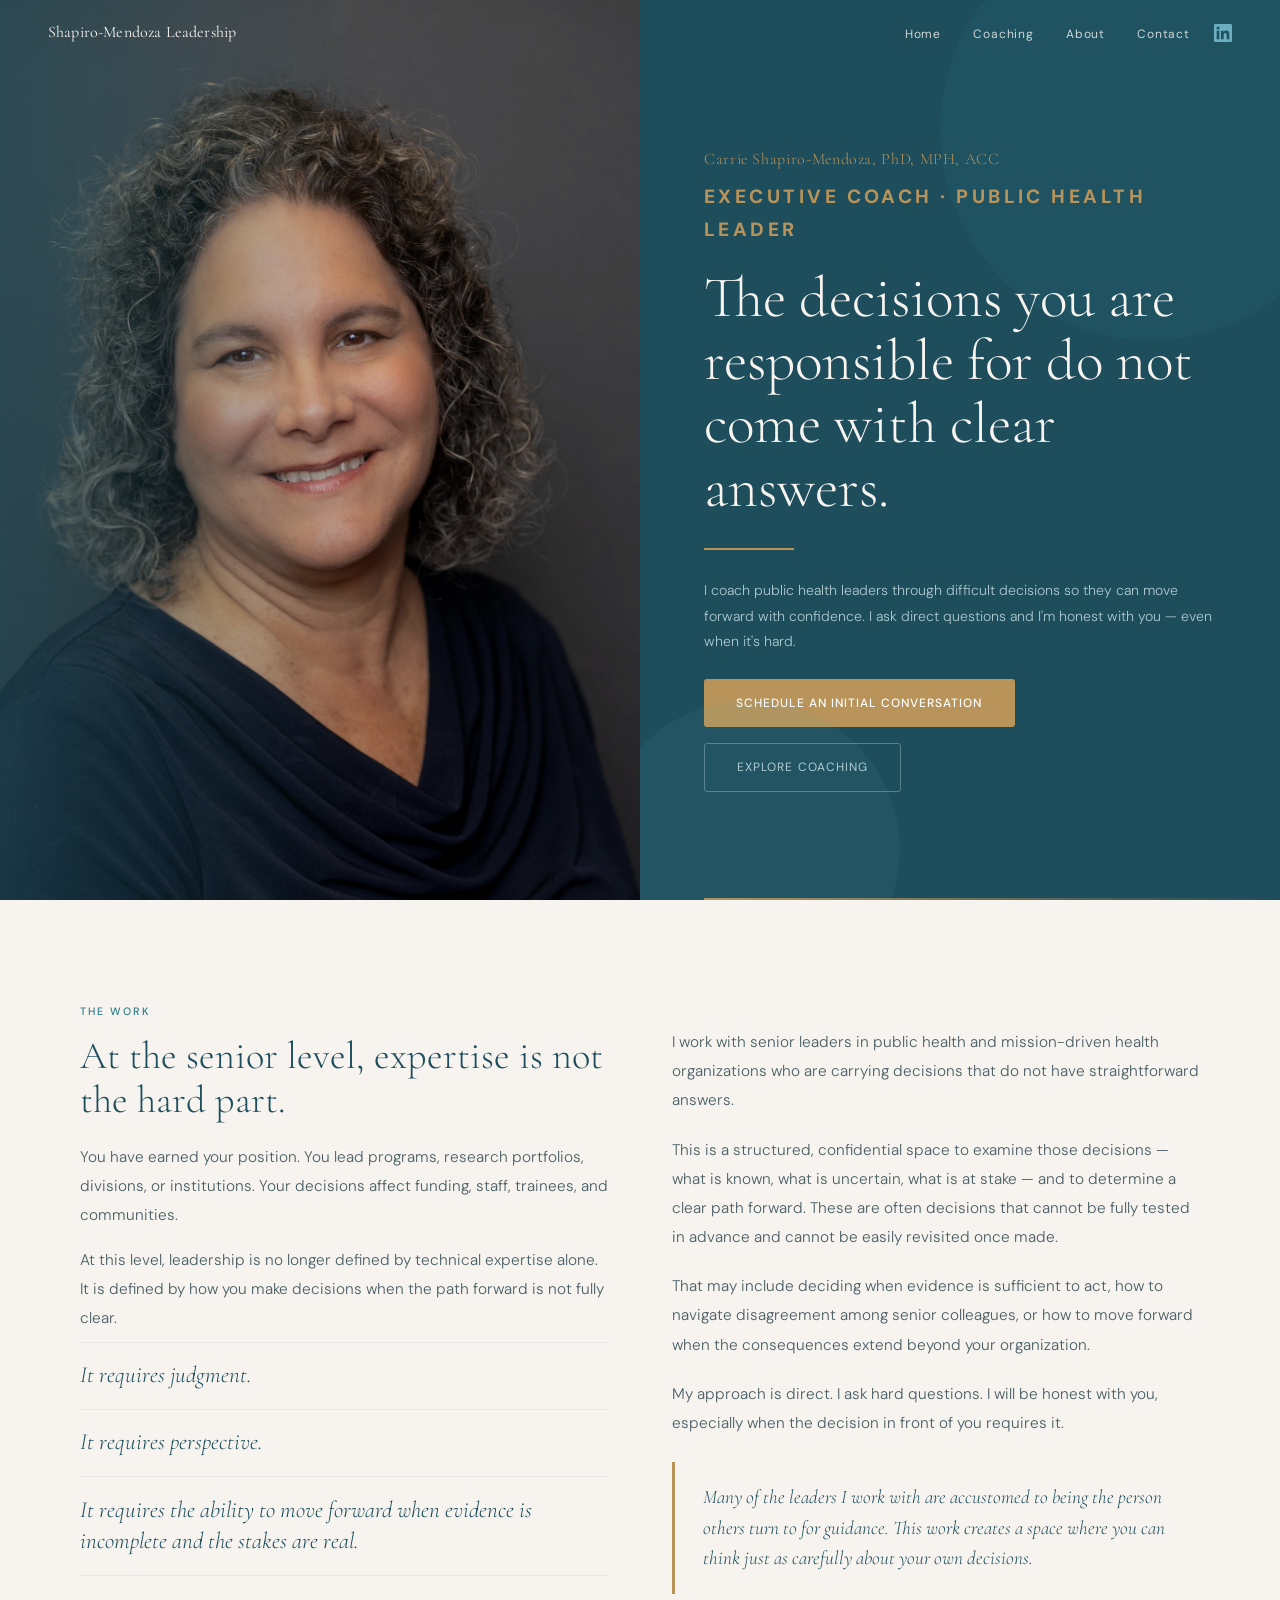
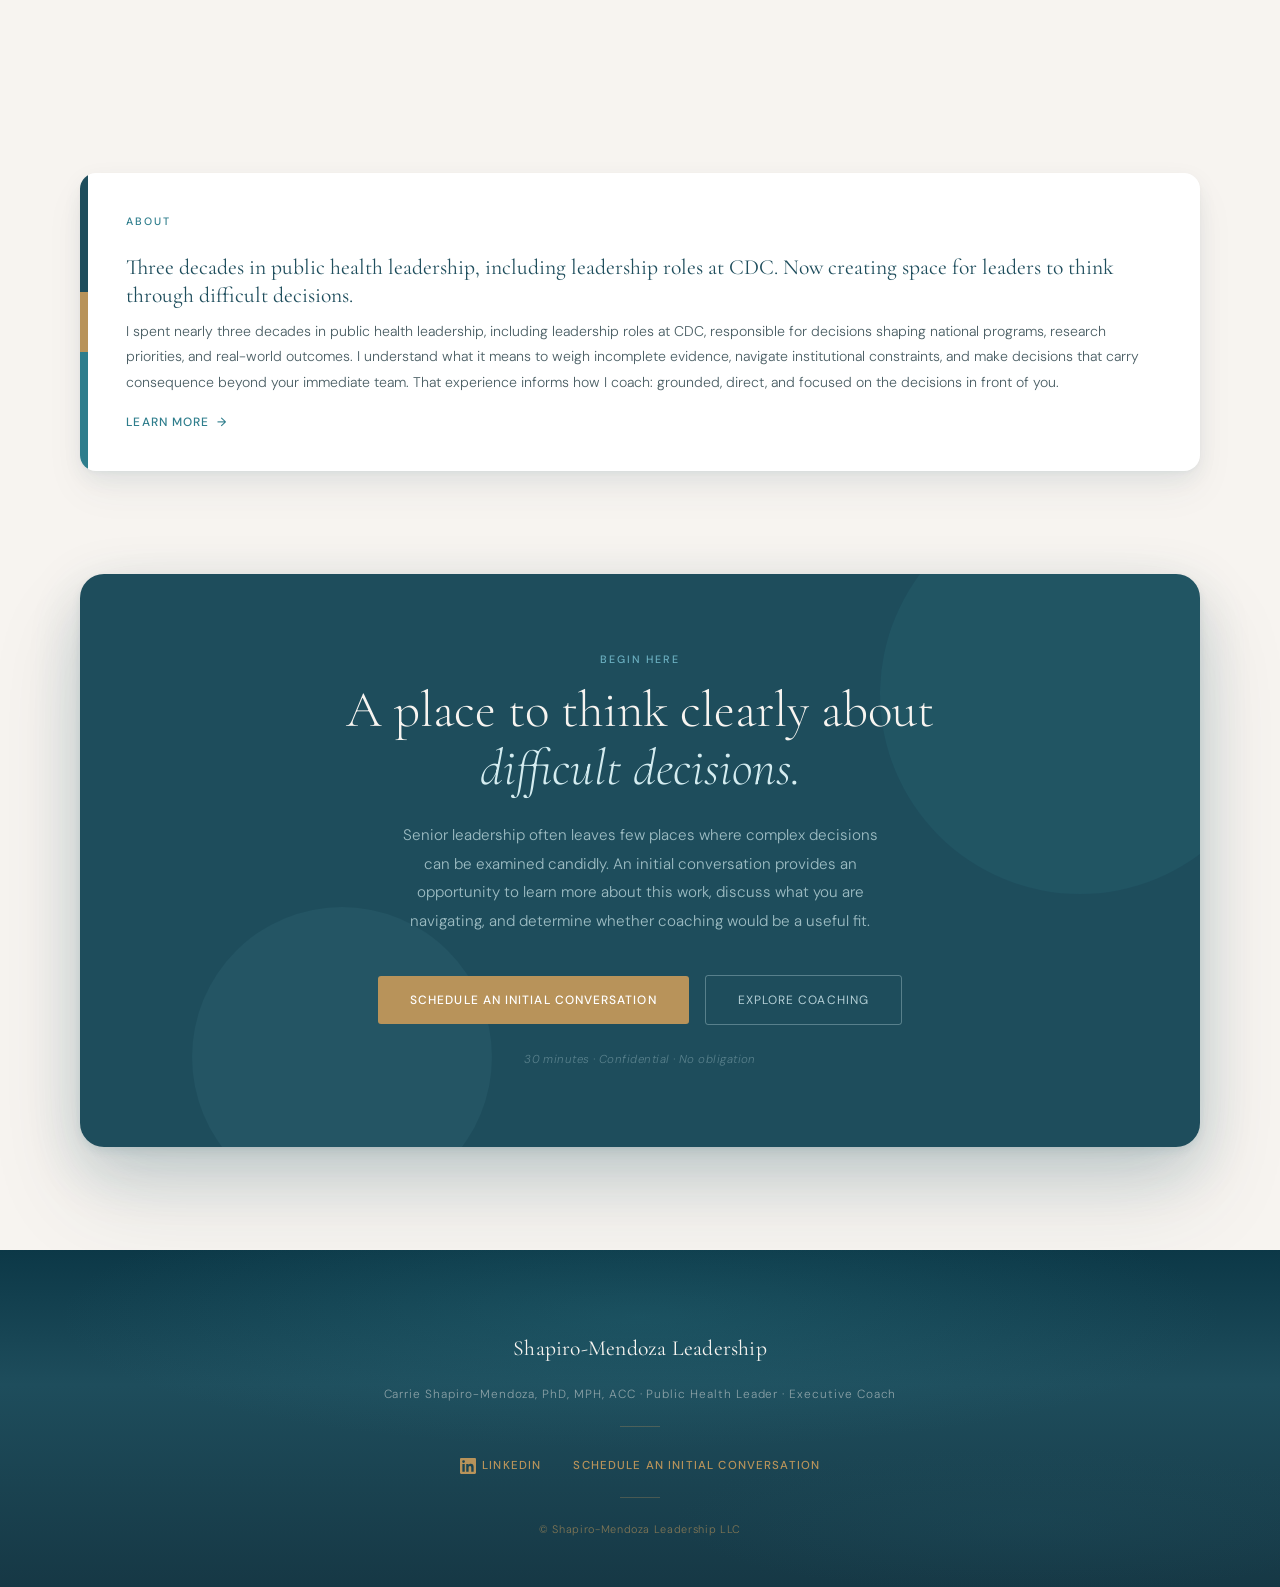
==== commit 6c1db8c0: "Update coaching credentials, scheduling links, and homepage section order" ====
--- a/index.html
+++ b/index.html
@@ -3,7 +3,7 @@
 <head>
   <meta charset="UTF-8">
   <meta name="viewport" content="width=device-width, initial-scale=1.0">
-  <title>Carrie Shapiro-Mendoza, PhD, MPH | Executive Coach for Public Health Leaders</title>
+  <title>Carrie Shapiro-Mendoza, PhD, MPH, ACC | Executive Coach for Public Health Leaders</title> <!-- Page title shown in browser tab -->
   <link href="https://fonts.googleapis.com/css2?family=Cormorant+Garamond:ital,wght@0,300;0,400;0,500;1,300;1,400;1,500&family=DM+Sans:ital,opsz,wght@0,9..40,300;0,9..40,400;0,9..40,500;1,9..40,300&display=swap" rel="stylesheet">
   <link rel="stylesheet" href="css/styles.css">
 </head>
@@ -13,13 +13,13 @@
 
 <!-- NAVBAR -->
 <nav id="nav">
-  <a href="index.html" class="nav-logo">Shapiro-Mendoza Leadership LLC</a>
+  <a href="index.html" class="nav-logo">Shapiro-Mendoza Leadership</a>
   <div class="nav-right">
     <ul class="nav-links">
-      <li><a href="index.html">Home</a></li>
-      <li><a href="coaching.html">Coaching</a></li>
-      <li><a href="about.html">About</a></li>
-      <li><a href="contact.html">Contact</a></li>
+      <li><a href="index.html">Home</a></li>           <!-- Navbar link 1 -->
+      <li><a href="coaching.html">Coaching</a></li>    <!-- Navbar link 2 -->
+      <li><a href="about.html">About</a></li>          <!-- Navbar link 3 -->
+      <li><a href="contact.html">Contact</a></li>      <!-- Navbar link 4 -->
     </ul>
     <a href="https://www.linkedin.com/in/carrie-shapiro-mendoza-phd-mph-13574b23/" target="_blank" rel="noopener" class="nav-linkedin" aria-label="LinkedIn">
       <svg xmlns="http://www.w3.org/2000/svg" width="18" height="18" viewBox="0 0 24 24" fill="currentColor"><path d="M20.447 20.452h-3.554v-5.569c0-1.328-.027-3.037-1.852-3.037-1.853 0-2.136 1.445-2.136 2.939v5.667H9.351V9h3.414v1.561h.046c.477-.9 1.637-1.85 3.37-1.85 3.601 0 4.267 2.37 4.267 5.455v6.286zM5.337 7.433a2.062 2.062 0 0 1-2.063-2.065 2.064 2.064 0 1 1 2.063 2.065zm1.782 13.019H3.555V9h3.564v11.452zM22.225 0H1.771C.792 0 0 .774 0 1.729v20.542C0 23.227.792 24 1.771 24h20.451C23.2 24 24 23.227 24 22.271V1.729C24 .774 23.2 0 22.222 0h.003z"/></svg>
@@ -41,29 +41,28 @@
 </div>
 
 
-<!-- HERO -->
+<!-- ============================================================
+     HERO SECTION — large split screen at the top of the page
+     ============================================================ -->
 <section id="hero" aria-label="Introduction">
 
   <div class="hero-image-col" aria-hidden="true">
-    <img
-      src="images/shapiromendozaprofile.jpg"
-      alt=""
-      loading="eager"
-    >
+    <img src="images/shapiromendozaprofile.jpg" alt="" loading="eager"> <!-- Hero photo -->
   </div>
 
   <div class="hero-text-col">
-    <span class="hero-name">Carrie Shapiro-Mendoza, PhD, MPH</span>
-    <span class="hero-eyebrow">Executive Coach · Public Health Leader</span>    <h1 class="hero-headline">
+    <span class="hero-name">Carrie Shapiro-Mendoza, PhD, MPH, ACC</span>  <!-- Hero name top -->
+    <span class="hero-eyebrow">Executive Coach · Public Health Leader</span>  <!-- Hero eyebrow below name -->
+    <h1 class="hero-headline">  <!-- Hero main headline -->
       The decisions you are responsible for do not come with clear answers.
     </h1>
     <div class="hero-rule" aria-hidden="true"></div>
-    <p class="hero-sub">
+    <p class="hero-sub">  <!-- Hero paragraph below headline -->
       I coach public health leaders through difficult decisions so they can move forward with confidence. I ask direct questions and I'm honest with you — even when it's hard.
     </p>
     <div class="hero-actions">
-      <a href="contact.html" class="btn-primary">Schedule an Initial Conversation</a>
-      <a href="coaching.html" class="btn-ghost">Explore Coaching</a>
+      <a href="contact.html" class="btn-primary">Schedule an Initial Conversation</a>  <!-- Hero gold button -->
+      <a href="coaching.html" class="btn-ghost">Explore Coaching</a>  <!-- Hero ghost button -->
     </div>
     <div class="hero-bottom-rule" aria-hidden="true"></div>
   </div>
@@ -71,93 +70,97 @@
 </section>
 
 
-<!-- MAIN -->
+<!-- ============================================================
+     MAIN SECTION — two column text below the hero
+     ============================================================ -->
 <section id="home-main" aria-label="The work">
   <div class="home-main-inner">
-
-    <!-- Two columns, text only -->
     <div class="home-two-col reveal">
 
-      <!-- Left — idea #1 -->
+      <!-- LEFT COLUMN -->
       <div class="home-col-left">
-        <span class="label">The work</span>
-        <h2>At the senior level, expertise is not the hard part.</h2>
-        <p>You have earned your position. You lead programs, research portfolios, divisions, or institutions. Your decisions affect funding, staff, trainees, and communities.</p>
-        <p>At this level, leadership is no longer defined by technical expertise alone. It is defined by how you make decisions when the path forward is not fully clear.</p>
+        <span class="label">The work</span>  <!-- Left column label -->
+        <h2>At the senior level, expertise is not the hard part.</h2>  <!-- Left column heading -->
+        <p>You have earned your position. You lead programs, research portfolios, divisions, or institutions. Your decisions affect funding, staff, trainees, and communities.</p>  <!-- Left column paragraph 1 -->
+        <p>At this level, leadership is no longer defined by technical expertise alone. It is defined by how you make decisions when the path forward is not fully clear.</p>  <!-- Left column paragraph 2 -->
         <div class="home-requires">
-          <div class="home-requires-item"><p>It requires judgment.</p></div>
-          <div class="home-requires-item"><p>It requires perspective.</p></div>
-          <div class="home-requires-item"><p>It requires the ability to move forward when evidence is incomplete and the stakes are real.</p></div>
+          <div class="home-requires-item"><p>It requires judgment.</p></div>          <!-- Italic line 1 -->
+          <div class="home-requires-item"><p>It requires perspective.</p></div>        <!-- Italic line 2 -->
+          <div class="home-requires-item"><p>It requires the ability to move forward when evidence is incomplete and the stakes are real.</p></div>  <!-- Italic line 3 -->
         </div>
       </div>
 
+      <!-- RIGHT COLUMN -->
       <div class="home-col-right">
-        <p>I work with senior leaders in public health and mission-driven health organizations who are carrying decisions that do not have straightforward answers.</p>
-        <p>This is a structured, confidential space to examine those decisions — what is known, what is uncertain, what is at stake — and to determine a clear path forward. These are often decisions that cannot be fully tested in advance and cannot be easily revisited once made.</p>
-        <p>That may include deciding when evidence is sufficient to act, how to navigate disagreement among senior colleagues, or how to move forward when the consequences extend beyond your organization.</p>
-        <p>My approach is direct. I ask hard questions. I will be honest with you, especially when the decision in front of you requires it.</p>
+        <p>I work with senior leaders in public health and mission-driven health organizations who are carrying decisions that do not have straightforward answers.</p>  <!-- Right column paragraph 1 -->
+        <p>This is a structured, confidential space to examine those decisions — what is known, what is uncertain, what is at stake — and to determine a clear path forward. These are often decisions that cannot be fully tested in advance and cannot be easily revisited once made.</p>  <!-- Right column paragraph 2 -->
+        <p>That may include deciding when evidence is sufficient to act, how to navigate disagreement among senior colleagues, or how to move forward when the consequences extend beyond your organization.</p>  <!-- Right column paragraph 3 -->
+        <p>My approach is direct. I ask hard questions. I will be honest with you, especially when the decision in front of you requires it.</p>  <!-- Right column paragraph 4 -->
         <div class="home-inline-quote">
-          <p>Many of the leaders I work with are accustomed to being the person others turn to for guidance. This work creates a space where you can think just as carefully about your own decisions.</p>
+          <p>Many of the leaders I work with are accustomed to being the person others turn to for guidance. This work creates a space where you can think just as carefully about your own decisions.</p>  <!-- Right column pull quote -->
         </div>
       </div>
 
     </div>
-
-  </div>
-</section>
-
-
-<!-- CONCLUSION -->
-<section id="conclusion" aria-label="Begin here">
-  <div class="conclusion-island reveal">
-    <div class="conclusion-content">
-      <span class="label label--light">Begin here</span>
-      <h2>A place to think clearly about<br><em>difficult decisions.</em></h2>
-      <p>Senior leadership often leaves few places where complex decisions can be examined candidly. An initial conversation provides an opportunity to learn more about this work, discuss what you are navigating, and determine whether coaching would be a useful fit.</p>
-      <div class="conclusion-actions">
-        <a href="contact.html" class="btn-primary">Schedule an Initial Conversation</a>
-        <a href="coaching.html" class="btn-ghost">Explore Coaching</a>
-      </div>
-      <p class="conclusion-note">30 minutes · Confidential · No obligation</p>
-    </div>
-  </div>
-</section>
-
-
-<!-- ABOUT CARD — after conclusion -->
+  </div>
+</section>
+
+
+<!-- ============================================================
+     ABOUT CARD — brief about section before conclusion
+     ============================================================ -->
 <section id="home-about" aria-label="About Carrie">
   <div class="home-about-inner">
     <div class="about-card reveal">
       <div class="about-card-mark" aria-hidden="true"></div>
       <div class="about-card-text">
-        <span class="label">About</span>
-        <h3>Three decades in public health leadership, including leadership roles at CDC. Now creating space for leaders to think through difficult decisions.</h3>
-        <p>I spent nearly three decades in public health leadership, including leadership roles at CDC, responsible for decisions shaping national programs, research priorities, and real-world outcomes. I understand what it means to weigh incomplete evidence, navigate institutional constraints, and make decisions that carry consequence beyond your immediate team. That experience informs how I coach: grounded, direct, and focused on the decisions in front of you.</p>
-        <a href="about.html" class="link-arrow">Learn more</a>
-      </div>
-    </div>
-  </div>
-</section>
-
-
-<!-- FOOTER -->
+        <span class="label">About</span>  <!-- About card label -->
+        <h3>Three decades in public health leadership, including leadership roles at CDC. Now creating space for leaders to think through difficult decisions.</h3>  <!-- About card heading -->
+        <p>I spent nearly three decades in public health leadership, including leadership roles at CDC, responsible for decisions shaping national programs, research priorities, and real-world outcomes. I understand what it means to weigh incomplete evidence, navigate institutional constraints, and make decisions that carry consequence beyond your immediate team. That experience informs how I coach: grounded, direct, and focused on the decisions in front of you.</p>  <!-- About card paragraph -->
+        <a href="about.html" class="link-arrow">Learn more</a>  <!-- About card link -->
+      </div>
+    </div>
+  </div>
+</section>
+
+
+<!-- ============================================================
+     CONCLUSION ISLAND — dark teal call to action block
+     ============================================================ -->
+<section id="conclusion" aria-label="Begin here">
+  <div class="conclusion-island reveal">
+    <div class="conclusion-content">
+      <span class="label label--light">Begin here</span>  <!-- Conclusion label -->
+      <h2>A place to think clearly about<br><em>difficult decisions.</em></h2>  <!-- Conclusion heading -->
+      <p>Senior leadership often leaves few places where complex decisions can be examined candidly. An initial conversation provides an opportunity to learn more about this work, discuss what you are navigating, and determine whether coaching would be a useful fit.</p>  <!-- Conclusion paragraph -->
+      <div class="conclusion-actions">
+        <a href="contact.html" class="btn-primary">Schedule an Initial Conversation</a>  <!-- Conclusion gold button -->
+        <a href="coaching.html" class="btn-ghost">Explore Coaching</a>  <!-- Conclusion ghost button -->
+      </div>
+      <p class="conclusion-note">30 minutes · Confidential · No obligation</p>  <!-- Conclusion note below buttons -->
+    </div>
+  </div>
+</section>
+
+
+<!-- ============================================================
+     FOOTER
+     ============================================================ -->
 <footer aria-label="Footer">
   <div class="water-shimmer" aria-hidden="true"></div>
   <div class="footer-inner">
-    <span class="footer-name">Carrie Shapiro-Mendoza, PhD, MPH</span>
-    <span class="footer-title">Public Health Leader · Executive Coach</span>
+    <a href="index.html" class="footer-name">Shapiro-Mendoza Leadership</a>
+    <span class="footer-title">Carrie Shapiro-Mendoza, PhD, MPH, ACC · Public Health Leader · Executive Coach</span>  <!-- Footer tagline -->
     <div class="footer-divider" aria-hidden="true"></div>
     <div class="footer-links-wrap">
       <a href="https://www.linkedin.com/in/carrie-shapiro-mendoza-phd-mph-13574b23/" target="_blank" rel="noopener" class="footer-linkedin" aria-label="LinkedIn">
-      <svg xmlns="http://www.w3.org/2000/svg" width="16" height="16" viewBox="0 0 24 24" fill="currentColor">
-        <path d="M20.447 20.452h-3.554v-5.569c0-1.328-.027-3.037-1.852-3.037-1.853 0-2.136 1.445-2.136 2.939v5.667H9.351V9h3.414v1.561h.046c.477-.9 1.637-1.85 3.37-1.85 3.601 0 4.267 2.37 4.267 5.455v6.286zM5.337 7.433a2.062 2.062 0 0 1-2.063-2.065 2.064 2.064 0 1 1 2.063 2.065zm1.782 13.019H3.555V9h3.564v11.452zM22.225 0H1.771C.792 0 0 .774 0 1.729v20.542C0 23.227.792 24 1.771 24h20.451C23.2 24 24 23.227 24 22.271V1.729C24 .774 23.2 0 22.222 0h.003z"/>
-      </svg>
-      LinkedIn
+        <svg xmlns="http://www.w3.org/2000/svg" width="16" height="16" viewBox="0 0 24 24" fill="currentColor"><path d="M20.447 20.452h-3.554v-5.569c0-1.328-.027-3.037-1.852-3.037-1.853 0-2.136 1.445-2.136 2.939v5.667H9.351V9h3.414v1.561h.046c.477-.9 1.637-1.85 3.37-1.85 3.601 0 4.267 2.37 4.267 5.455v6.286zM5.337 7.433a2.062 2.062 0 0 1-2.063-2.065 2.064 2.064 0 1 1 2.063 2.065zm1.782 13.019H3.555V9h3.564v11.452zM22.225 0H1.771C.792 0 0 .774 0 1.729v20.542C0 23.227.792 24 1.771 24h20.451C23.2 24 24 23.227 24 22.271V1.729C24 .774 23.2 0 22.222 0h.003z"/></svg>
+        LinkedIn
       </a>
-      <a href="https://calendly.com/carrieksm/discovery-call" target="_blank" rel="noopener">Schedule an Initial Conversation</a>
+      <a href="https://calendly.com/carrieksm/schedule_an_initial_conversation?month=2026-10" target="_blank" rel="noopener">Schedule an Initial Conversation</a>  <!-- Footer Calendly link -->
     </div>
     <div class="footer-divider" aria-hidden="true"></div>
-    <span class="footer-copy">© Shapiro-Mendoza Leadership LLC</span>
+    <span class="footer-copy">© Shapiro-Mendoza Leadership LLC</span>  <!-- Footer copyright -->
   </div>
 </footer>
 
--- a/css/styles.css
+++ b/css/styles.css
@@ -625,11 +625,10 @@
 }
 
 .hero-sub {
-  font-size: clamp(0.88rem, 1.1vw, 1rem);
+  font-size: clamp(0.88rem, 1.1vw, 1.1rem);
   color: rgba(212,236,240,0.78);
-  max-width: 400px;
+  max-width: 700px;
   line-height: 1.82;
-  font-weight: 300;
   margin-bottom: 1.5rem;
   opacity: 0;
   animation: fadeUp 0.9s 0.7s forwards;
@@ -1445,6 +1444,8 @@
   animation: fadeIn 0.8s 0.9s forwards;
 }
 
+
+
 /* ── CHALLENGES
    Manifesto style — full width, no columns, no boxes.
    Each challenge is a single statement on its own line.
@@ -2282,4 +2283,11 @@
   display: inline-flex;
   align-items: center;
   gap: 0.4rem;
+}
+/* Keep credential artwork aligned without distorting different image sizes. */
+.cred-badge img { height: clamp(120px, 16vw, 180px); object-fit: contain; }
+.cred-badge:focus-visible { outline: 2px solid var(--accent-gold); outline-offset: 8px; border-radius: 4px; }
+@media (max-width: 600px) {
+  .nav-logo { white-space: normal; max-width: 13rem; line-height: 1.2; }
+  .footer-title { text-align: center; line-height: 1.6; }
 }
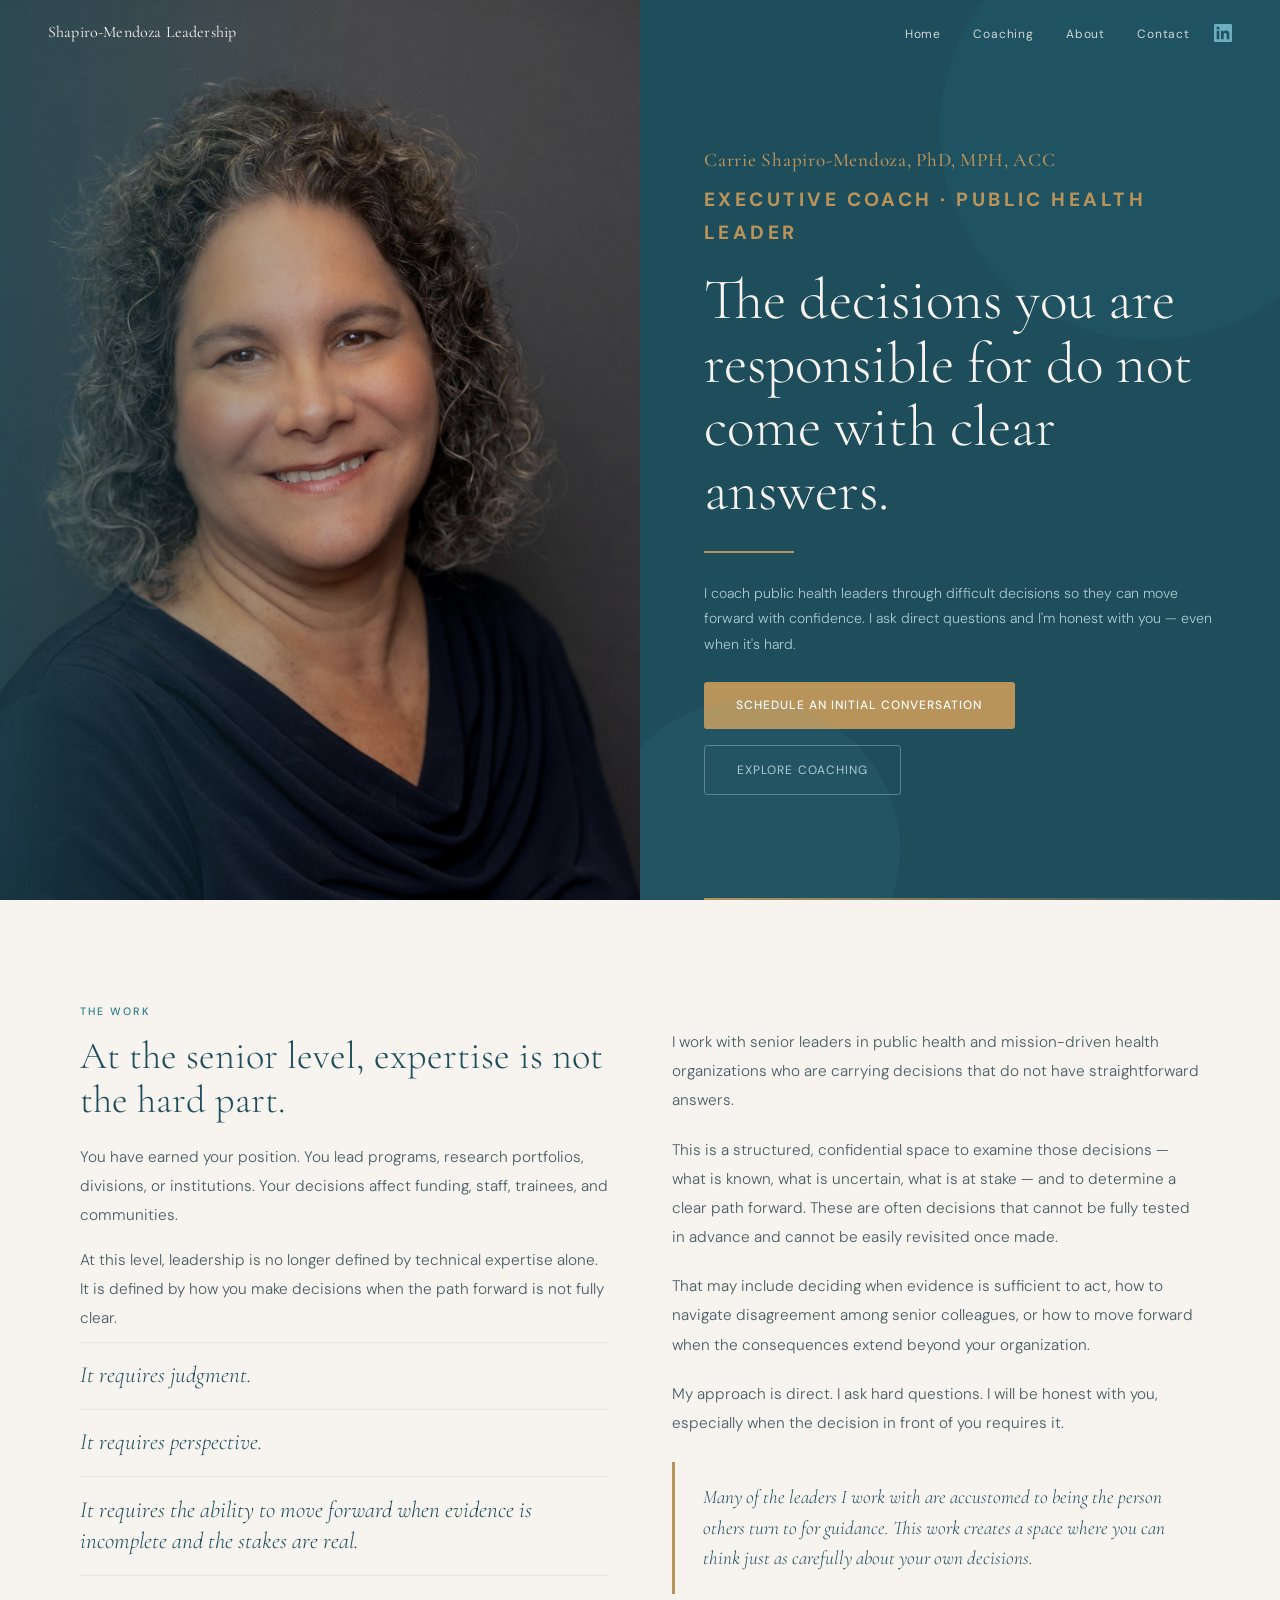
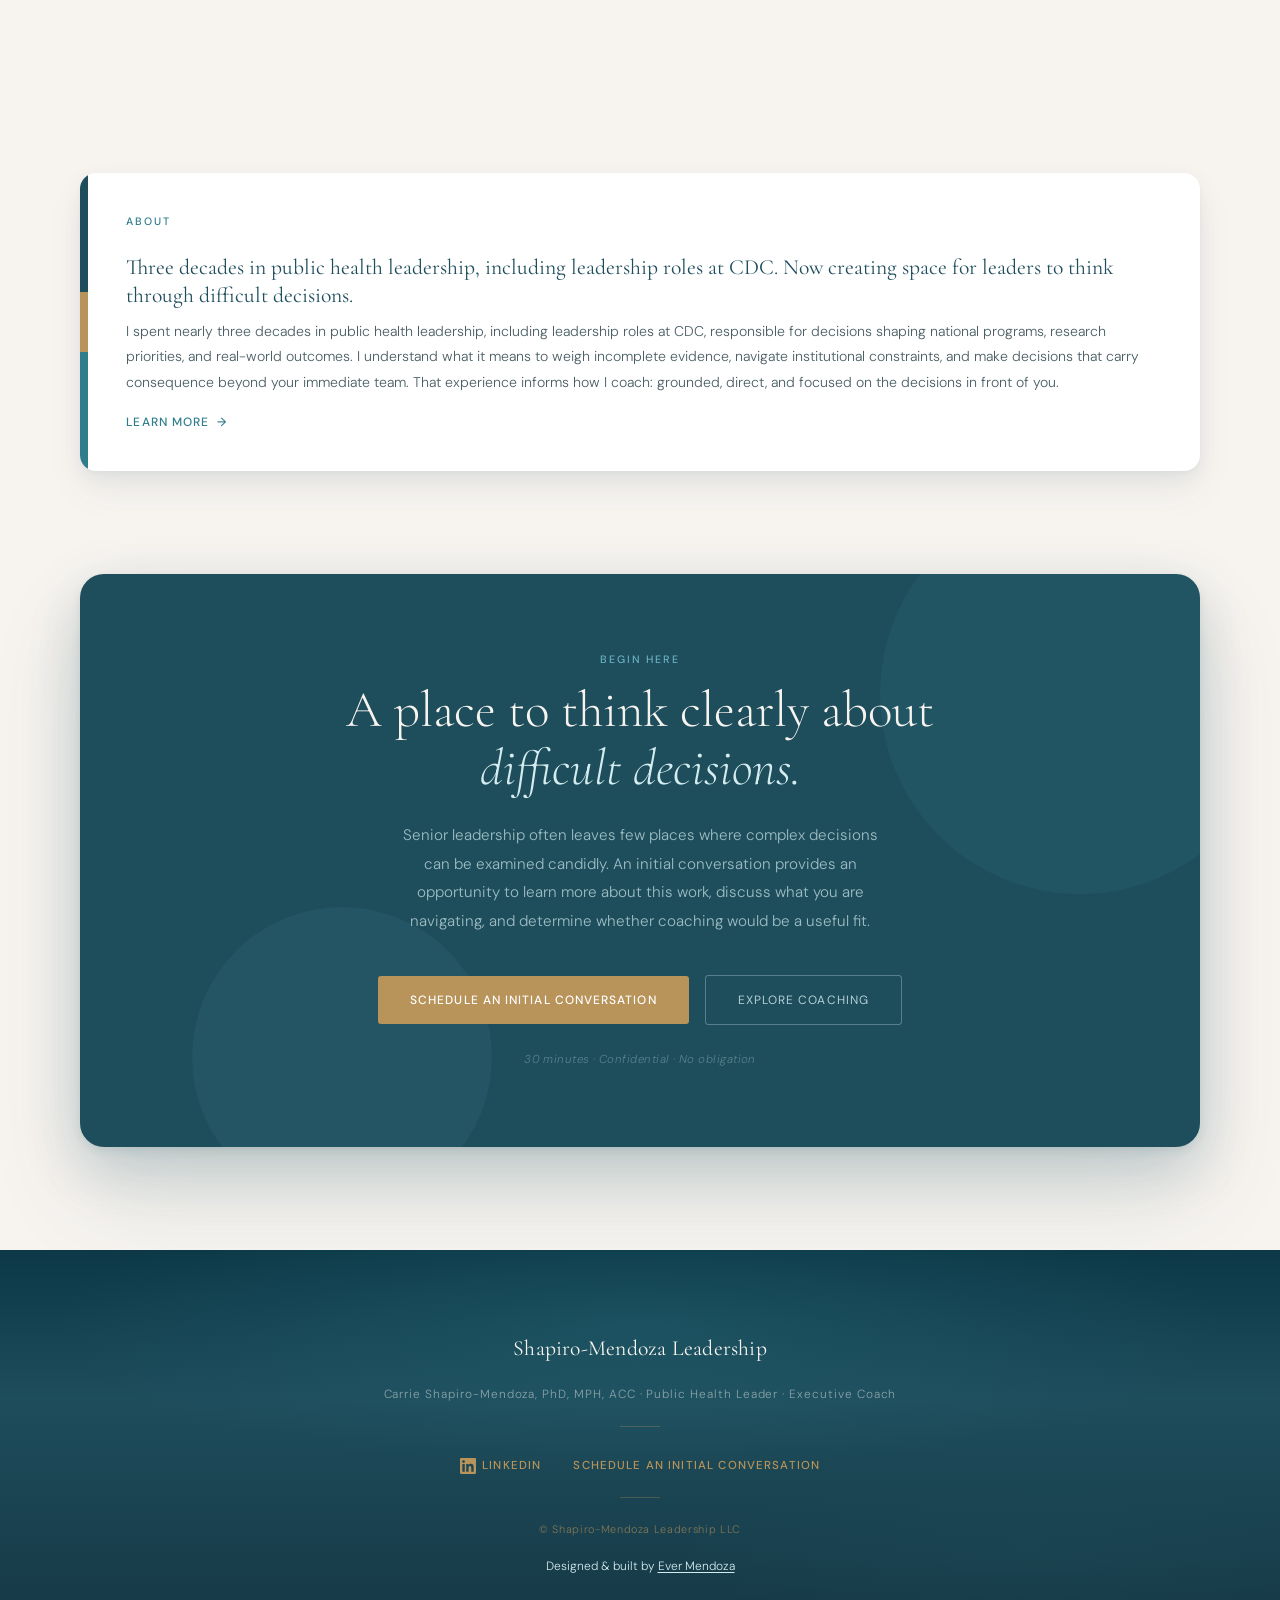
==== commit b11c8ac2: "Improve homepage name styling and add designer footer credit" ====
--- a/index.html
+++ b/index.html
@@ -161,6 +161,7 @@
     </div>
     <div class="footer-divider" aria-hidden="true"></div>
     <span class="footer-copy">© Shapiro-Mendoza Leadership LLC</span>  <!-- Footer copyright -->
+    <span class="footer-credit">Designed &amp; built by <a href="https://evermendoza.github.io/" target="_blank" rel="noopener">Ever Mendoza</a></span>
   </div>
 </footer>
 
@@ -205,4 +206,4 @@
 </script>
 
 </body>
-</html>+</html>
--- a/css/styles.css
+++ b/css/styles.css
@@ -441,6 +441,26 @@
   opacity: 0.65;
 }
 
+.footer-credit {
+  font-size: 0.75rem;
+  color: var(--pale-teal);
+  text-align: center;
+}
+
+.footer-credit a {
+  text-decoration: underline;
+  text-underline-offset: 0.2em;
+}
+
+.footer-credit a:hover {
+  color: var(--gold-light);
+}
+
+.footer-credit a:focus-visible {
+  outline: 2px solid var(--gold-light);
+  outline-offset: 4px;
+}
+
 
 /* ─────────────────────────────────────────
    8. ANIMATIONS & SCROLL REVEAL
@@ -590,7 +610,8 @@
 .hero-name {
   display: block;
   font-family: var(--font-display);
-  font-size: clamp(1.2rem, 1.6vw, 1.rem);
+  font-size: 1.2rem;
+  font-weight: 500;
   color: var(--accent-gold);
   letter-spacing: 0.04em;
   margin-bottom: 0.5rem;
@@ -2290,4 +2311,4 @@
 @media (max-width: 600px) {
   .nav-logo { white-space: normal; max-width: 13rem; line-height: 1.2; }
   .footer-title { text-align: center; line-height: 1.6; }
-}+}
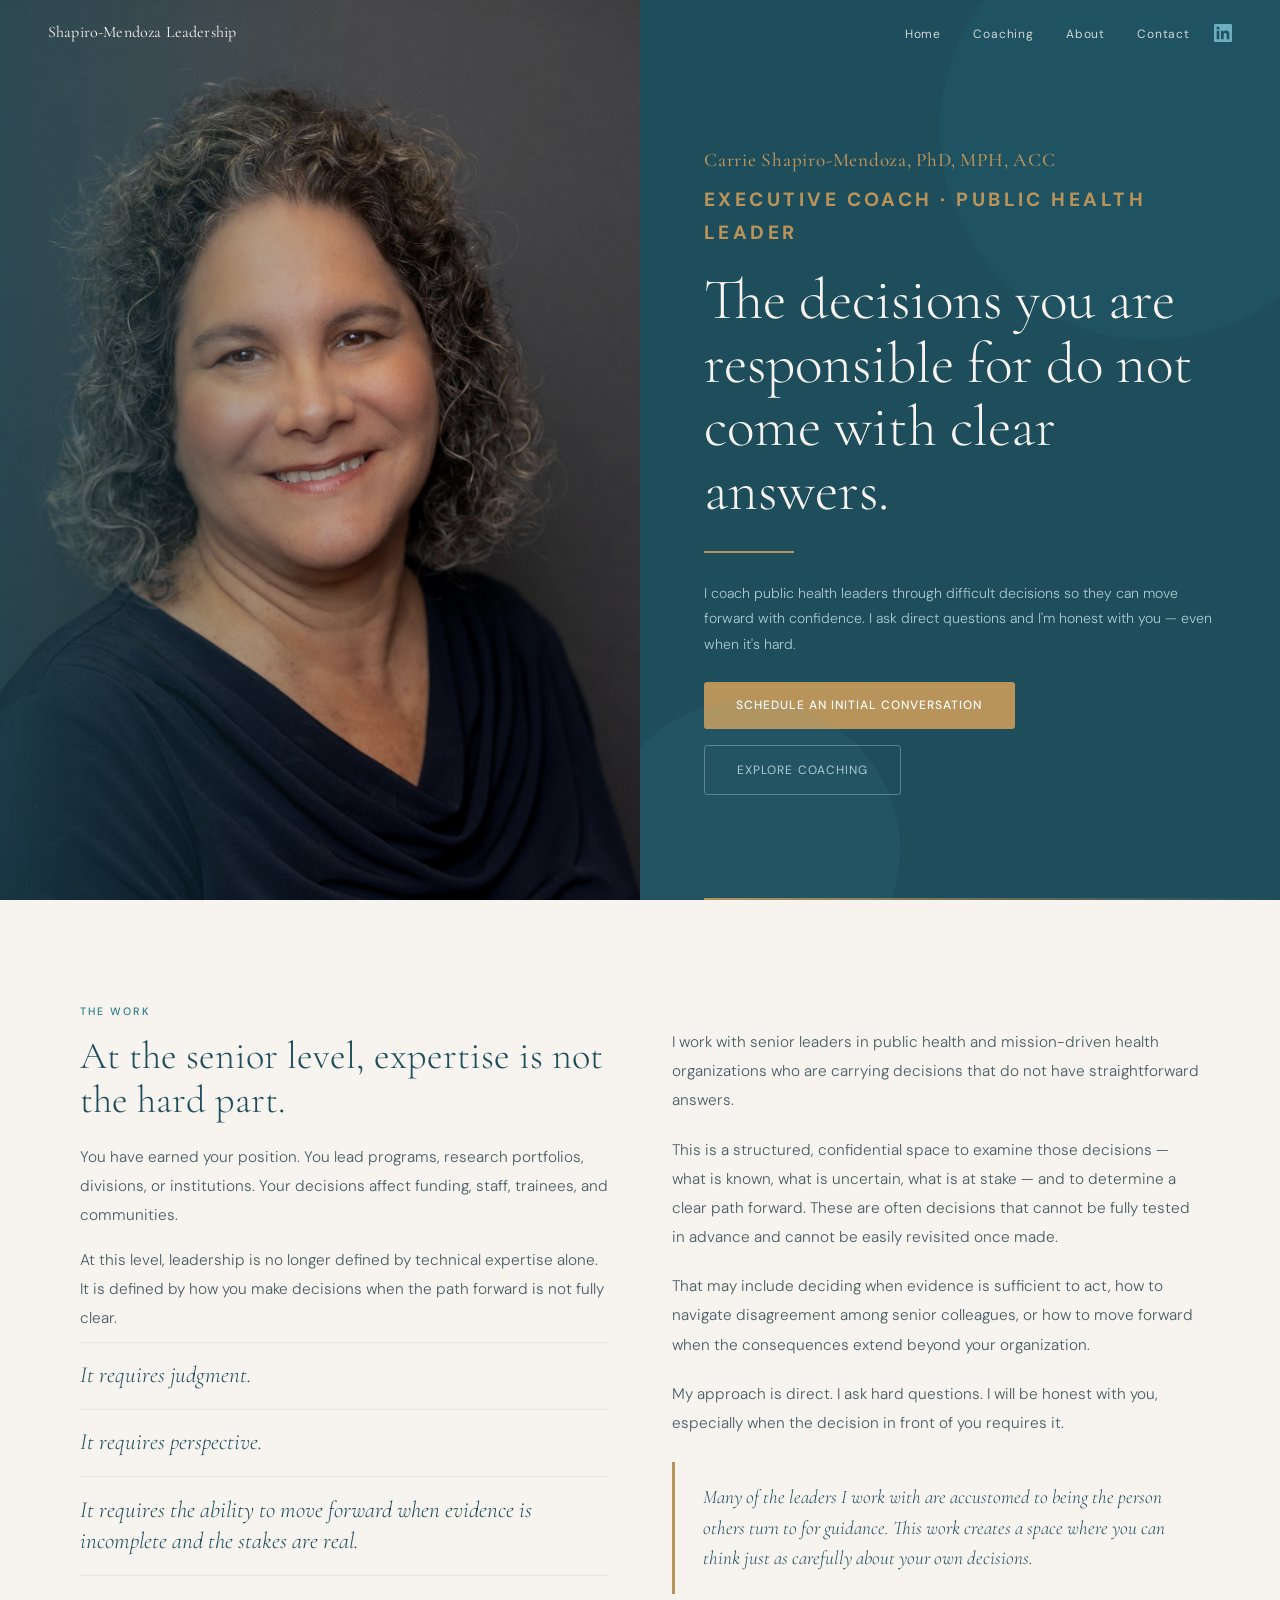
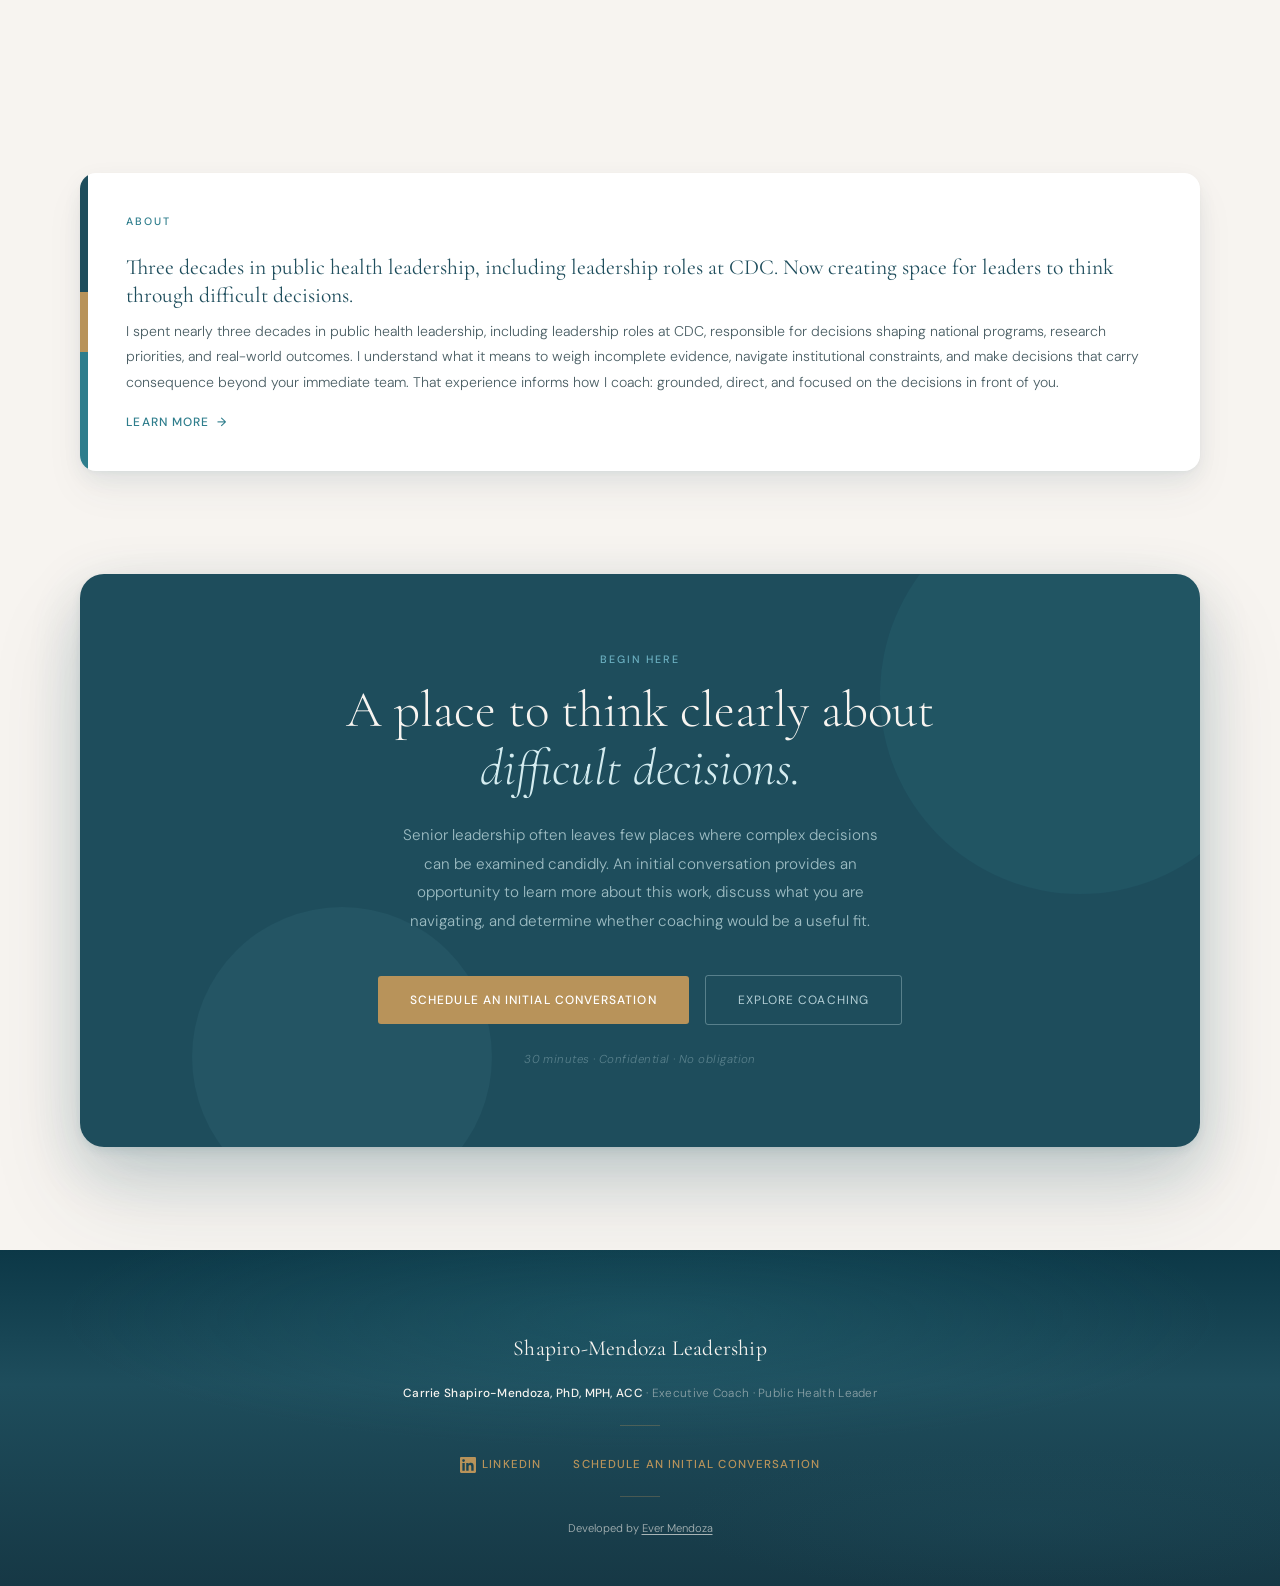
==== commit 4e7d4b36: "Simplify footer while preserving Carrie credentials" ====
--- a/index.html
+++ b/index.html
@@ -21,7 +21,7 @@
       <li><a href="about.html">About</a></li>          <!-- Navbar link 3 -->
       <li><a href="contact.html">Contact</a></li>      <!-- Navbar link 4 -->
     </ul>
-    <a href="https://www.linkedin.com/in/carrie-shapiro-mendoza-phd-mph-13574b23/" target="_blank" rel="noopener" class="nav-linkedin" aria-label="LinkedIn">
+    <a href="https://www.linkedin.com/in/carrie-shapiro-mendoza-phd-mph-acc-13574b23/" target="_blank" rel="noopener" class="nav-linkedin" aria-label="LinkedIn">
       <svg xmlns="http://www.w3.org/2000/svg" width="18" height="18" viewBox="0 0 24 24" fill="currentColor"><path d="M20.447 20.452h-3.554v-5.569c0-1.328-.027-3.037-1.852-3.037-1.853 0-2.136 1.445-2.136 2.939v5.667H9.351V9h3.414v1.561h.046c.477-.9 1.637-1.85 3.37-1.85 3.601 0 4.267 2.37 4.267 5.455v6.286zM5.337 7.433a2.062 2.062 0 0 1-2.063-2.065 2.064 2.064 0 1 1 2.063 2.065zm1.782 13.019H3.555V9h3.564v11.452zM22.225 0H1.771C.792 0 0 .774 0 1.729v20.542C0 23.227.792 24 1.771 24h20.451C23.2 24 24 23.227 24 22.271V1.729C24 .774 23.2 0 22.222 0h.003z"/></svg>
     </a>
     <button class="nav-toggle" aria-label="Open menu" aria-expanded="false">
@@ -35,7 +35,7 @@
   <a href="coaching.html">Coaching</a>
   <a href="about.html">About</a>
   <a href="contact.html">Contact</a>
-  <a href="https://www.linkedin.com/in/carrie-shapiro-mendoza-phd-mph-13574b23/" target="_blank" rel="noopener" aria-label="LinkedIn">
+  <a href="https://www.linkedin.com/in/carrie-shapiro-mendoza-phd-mph-acc-13574b23/" target="_blank" rel="noopener" aria-label="LinkedIn">
     <svg xmlns="http://www.w3.org/2000/svg" width="18" height="18" viewBox="0 0 24 24" fill="currentColor"><path d="M20.447 20.452h-3.554v-5.569c0-1.328-.027-3.037-1.852-3.037-1.853 0-2.136 1.445-2.136 2.939v5.667H9.351V9h3.414v1.561h.046c.477-.9 1.637-1.85 3.37-1.85 3.601 0 4.267 2.37 4.267 5.455v6.286zM5.337 7.433a2.062 2.062 0 0 1-2.063-2.065 2.064 2.064 0 1 1 2.063 2.065zm1.782 13.019H3.555V9h3.564v11.452zM22.225 0H1.771C.792 0 0 .774 0 1.729v20.542C0 23.227.792 24 1.771 24h20.451C23.2 24 24 23.227 24 22.271V1.729C24 .774 23.2 0 22.222 0h.003z"/></svg>
   </a>
 </div>
@@ -150,18 +150,17 @@
   <div class="water-shimmer" aria-hidden="true"></div>
   <div class="footer-inner">
     <a href="index.html" class="footer-name">Shapiro-Mendoza Leadership</a>
-    <span class="footer-title">Carrie Shapiro-Mendoza, PhD, MPH, ACC · Public Health Leader · Executive Coach</span>  <!-- Footer tagline -->
+    <span class="footer-title"><strong>Carrie Shapiro-Mendoza, PhD, MPH, ACC</strong> · Executive Coach · Public Health Leader</span>  <!-- Footer tagline -->
     <div class="footer-divider" aria-hidden="true"></div>
     <div class="footer-links-wrap">
-      <a href="https://www.linkedin.com/in/carrie-shapiro-mendoza-phd-mph-13574b23/" target="_blank" rel="noopener" class="footer-linkedin" aria-label="LinkedIn">
+      <a href="https://www.linkedin.com/in/carrie-shapiro-mendoza-phd-mph-acc-13574b23/" target="_blank" rel="noopener" class="footer-linkedin" aria-label="LinkedIn">
         <svg xmlns="http://www.w3.org/2000/svg" width="16" height="16" viewBox="0 0 24 24" fill="currentColor"><path d="M20.447 20.452h-3.554v-5.569c0-1.328-.027-3.037-1.852-3.037-1.853 0-2.136 1.445-2.136 2.939v5.667H9.351V9h3.414v1.561h.046c.477-.9 1.637-1.85 3.37-1.85 3.601 0 4.267 2.37 4.267 5.455v6.286zM5.337 7.433a2.062 2.062 0 0 1-2.063-2.065 2.064 2.064 0 1 1 2.063 2.065zm1.782 13.019H3.555V9h3.564v11.452zM22.225 0H1.771C.792 0 0 .774 0 1.729v20.542C0 23.227.792 24 1.771 24h20.451C23.2 24 24 23.227 24 22.271V1.729C24 .774 23.2 0 22.222 0h.003z"/></svg>
         LinkedIn
       </a>
       <a href="https://calendly.com/carrieksm/schedule_an_initial_conversation?month=2026-10" target="_blank" rel="noopener">Schedule an Initial Conversation</a>  <!-- Footer Calendly link -->
     </div>
     <div class="footer-divider" aria-hidden="true"></div>
-    <span class="footer-copy">© Shapiro-Mendoza Leadership LLC</span>  <!-- Footer copyright -->
-    <span class="footer-credit">Designed &amp; built by <a href="https://evermendoza.github.io/" target="_blank" rel="noopener">Ever Mendoza</a></span>
+    <span class="footer-credit">Developed by <a href="https://evermendoza.github.io/" target="_blank" rel="noopener">Ever Mendoza</a></span>
   </div>
 </footer>
 
--- a/css/styles.css
+++ b/css/styles.css
@@ -2312,3 +2312,10 @@
   .nav-logo { white-space: normal; max-width: 13rem; line-height: 1.2; }
   .footer-title { text-align: center; line-height: 1.6; }
 }
+
+/* Approved simplified footer */
+.footer-title { font-size: .74rem; letter-spacing: .025em; line-height: 1.6; text-align: center; max-width: 100%; }
+.footer-title strong { font-weight: 500; color: var(--warm-white); }
+.footer-credit { color: rgba(247,244,240,.65); font-size: .7rem; }
+.footer-links-wrap { flex-wrap: wrap; justify-content: center; column-gap: 2rem; row-gap: 1rem; }
+@media (min-width: 760px) { .footer-title { white-space: nowrap; } }
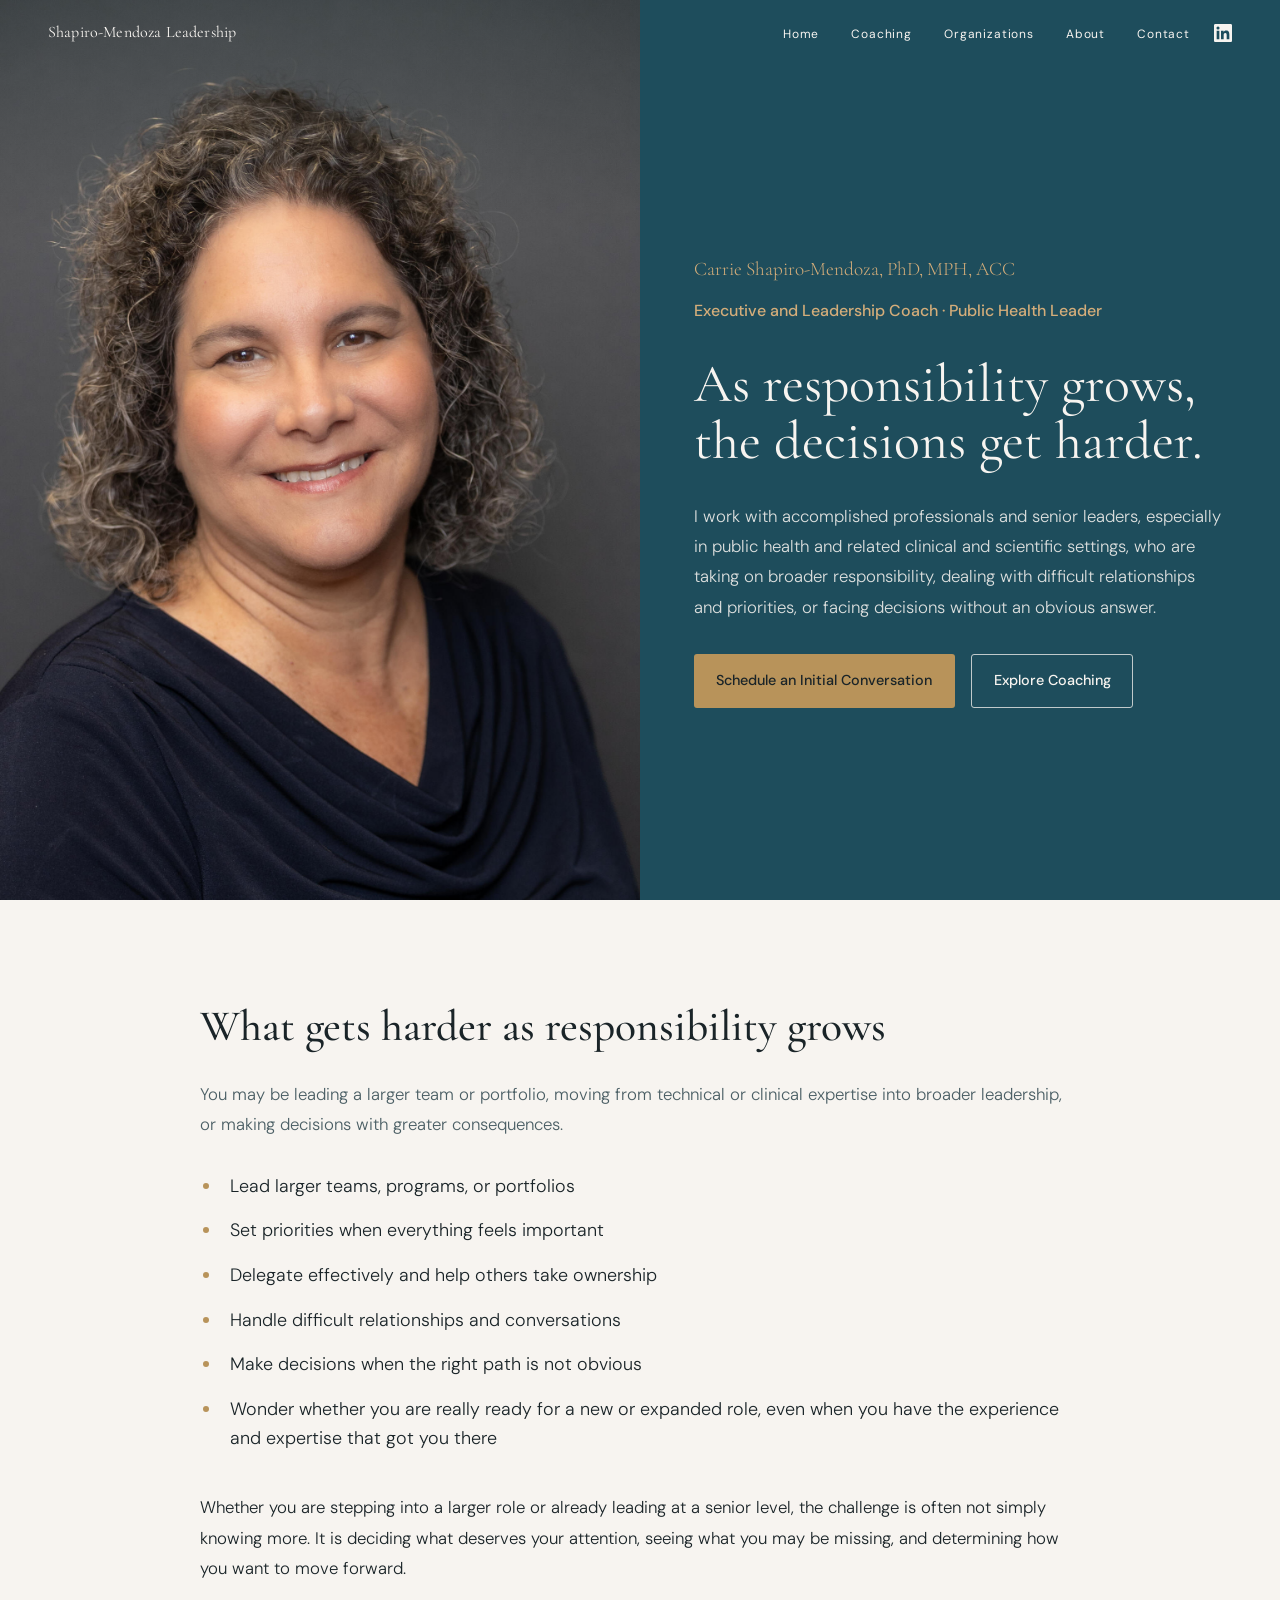
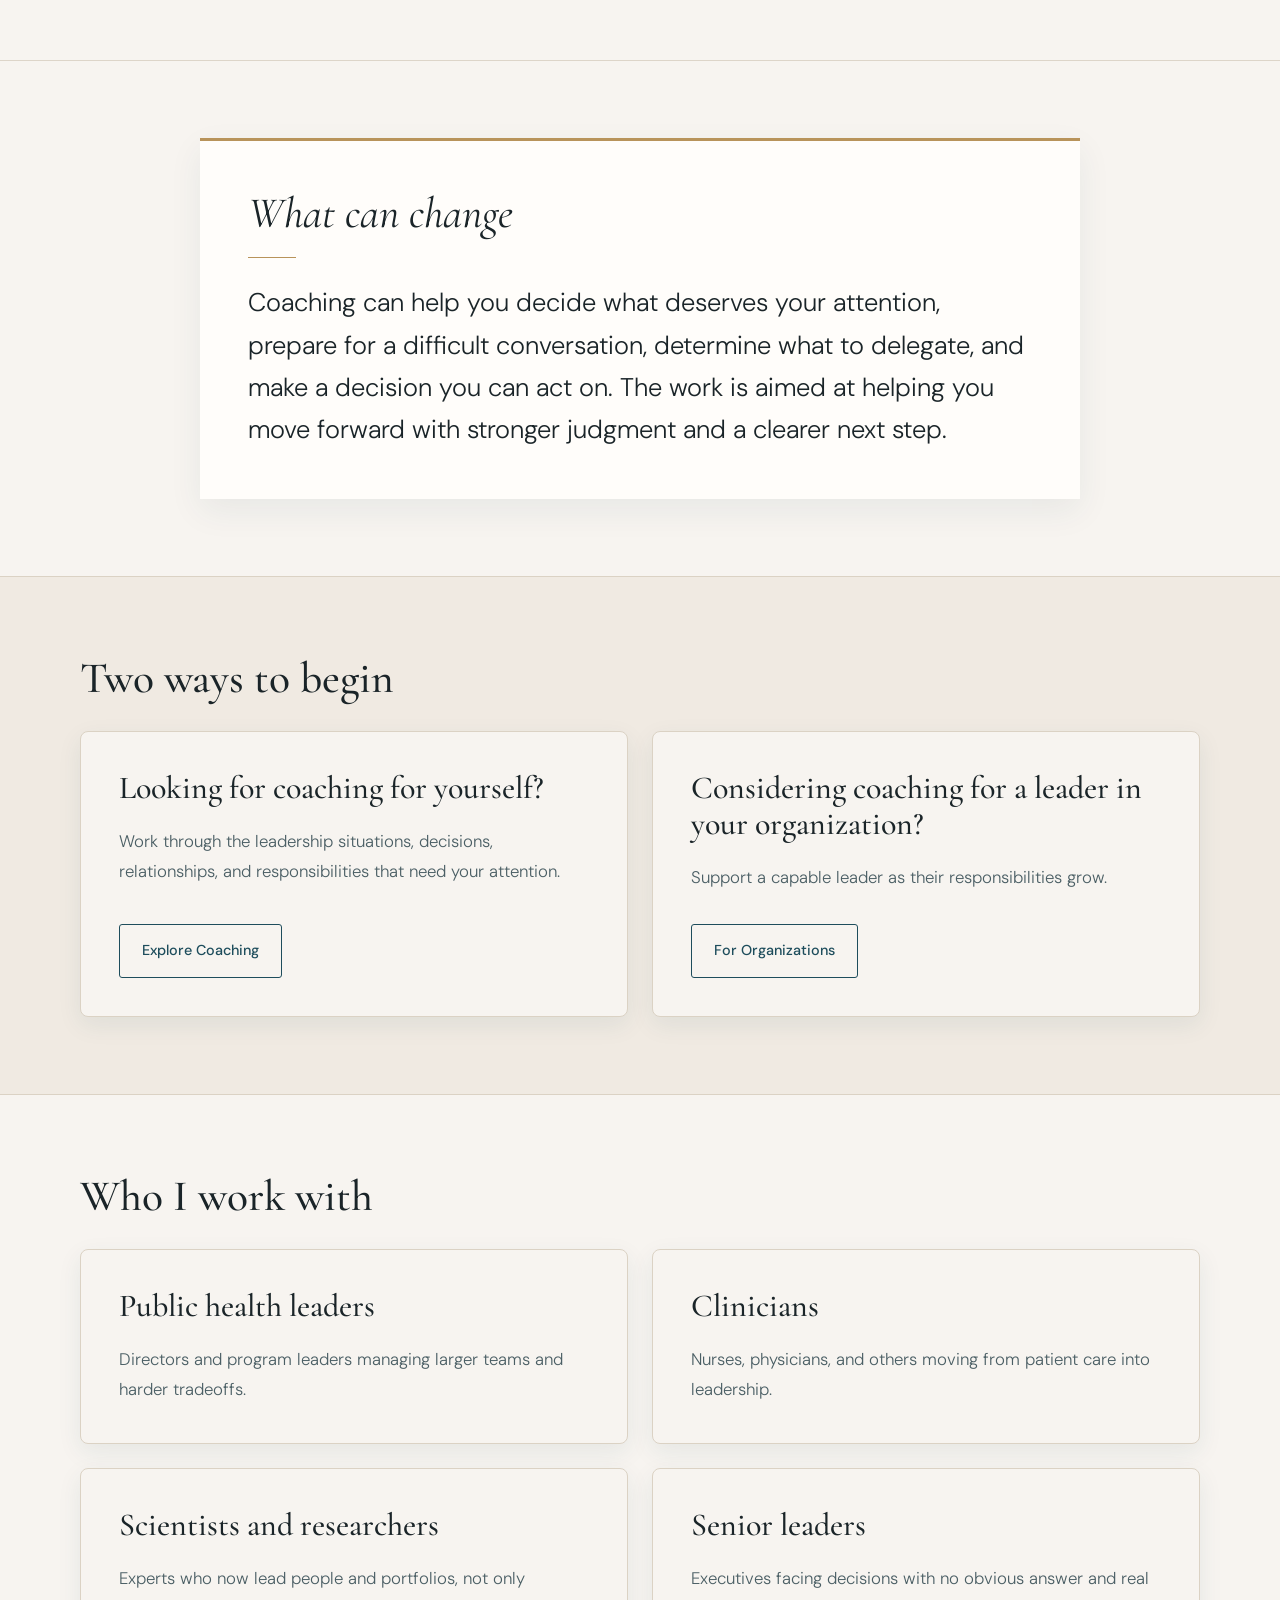
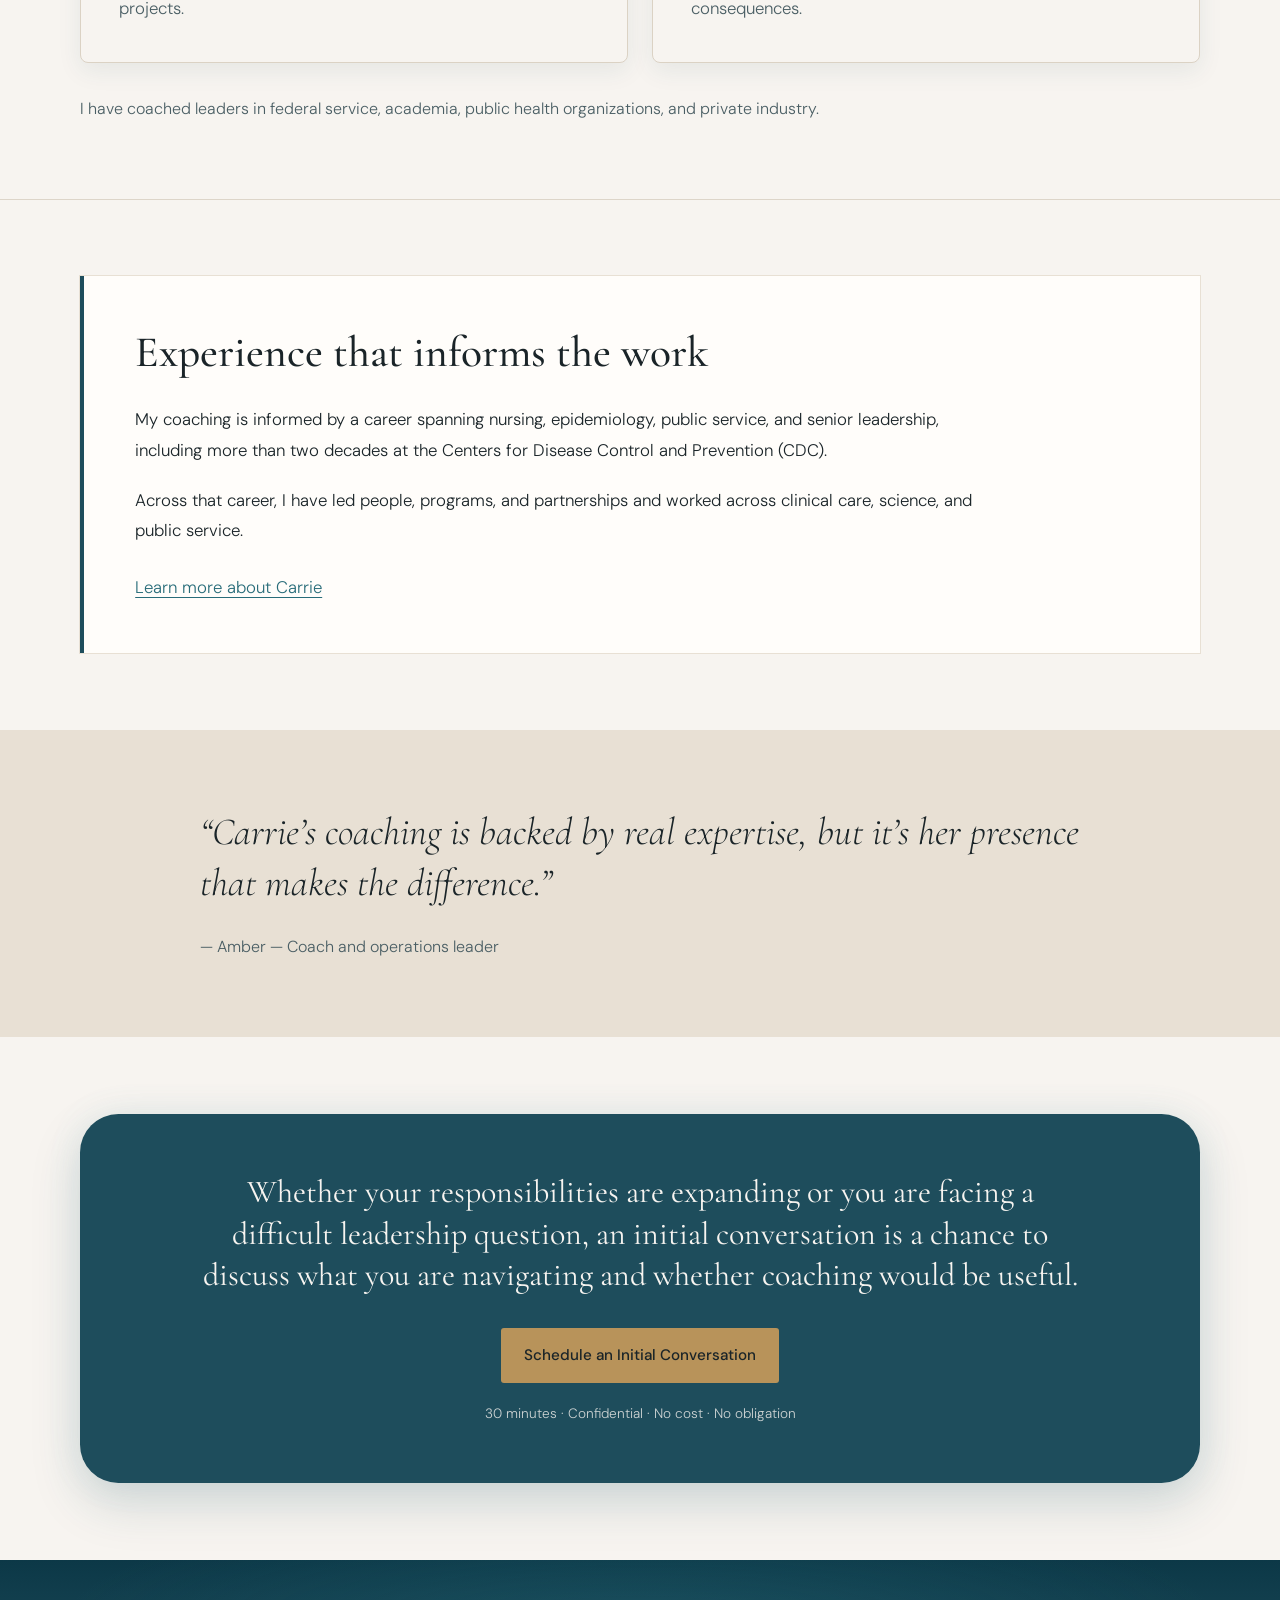
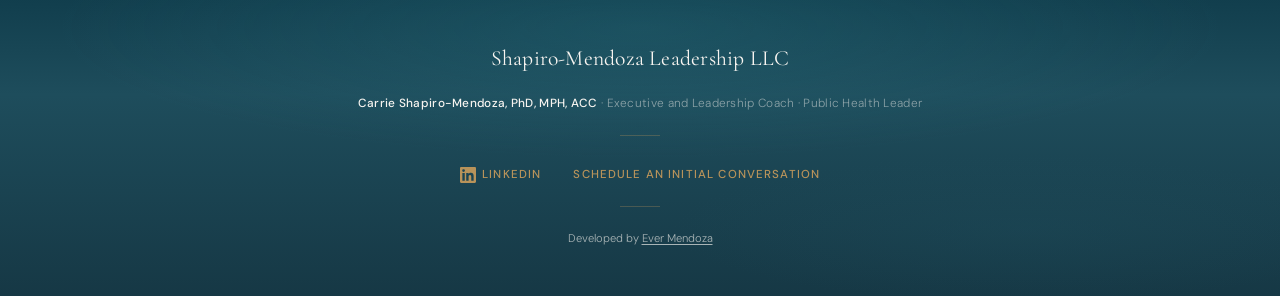
==== commit 88f85e78: "Publish approved Home Coaching Organizations and About revisions" ====
--- a/index.html
+++ b/index.html
@@ -6,8 +6,11 @@
   <title>Carrie Shapiro-Mendoza, PhD, MPH, ACC | Executive Coach for Public Health Leaders</title> <!-- Page title shown in browser tab -->
   <link href="https://fonts.googleapis.com/css2?family=Cormorant+Garamond:ital,wght@0,300;0,400;0,500;1,300;1,400;1,500&family=DM+Sans:ital,opsz,wght@0,9..40,300;0,9..40,400;0,9..40,500;1,9..40,300&display=swap" rel="stylesheet">
   <link rel="stylesheet" href="css/styles.css">
+  <link rel="stylesheet" href="css/home-layout.css">
+  <link rel="stylesheet" href="css/closing-cards.css">
+  <link rel="stylesheet" href="css/live-footer.css">
 </head>
-<body>
+<body class="home-page home-approved">
 
 <div class="page-bg" aria-hidden="true"></div>
 
@@ -17,7 +20,8 @@
   <div class="nav-right">
     <ul class="nav-links">
       <li><a href="index.html">Home</a></li>           <!-- Navbar link 1 -->
-      <li><a href="coaching.html">Coaching</a></li>    <!-- Navbar link 2 -->
+      <li><a href="coaching.html">Coaching</a></li>
+      <li><a href="organizations.html">Organizations</a></li>    <!-- Navbar link 2 -->
       <li><a href="about.html">About</a></li>          <!-- Navbar link 3 -->
       <li><a href="contact.html">Contact</a></li>      <!-- Navbar link 4 -->
     </ul>
@@ -33,6 +37,7 @@
 <div class="nav-drawer" role="dialog" aria-label="Navigation menu">
   <a href="index.html">Home</a>
   <a href="coaching.html">Coaching</a>
+  <a href="organizations.html">Organizations</a>
   <a href="about.html">About</a>
   <a href="contact.html">Contact</a>
   <a href="https://www.linkedin.com/in/carrie-shapiro-mendoza-phd-mph-acc-13574b23/" target="_blank" rel="noopener" aria-label="LinkedIn">
@@ -41,123 +46,50 @@
 </div>
 
 
-<!-- ============================================================
-     HERO SECTION — large split screen at the top of the page
-     ============================================================ -->
-<section id="hero" aria-label="Introduction">
-
-  <div class="hero-image-col" aria-hidden="true">
-    <img src="images/shapiromendozaprofile.jpg" alt="" loading="eager"> <!-- Hero photo -->
-  </div>
-
-  <div class="hero-text-col">
-    <span class="hero-name">Carrie Shapiro-Mendoza, PhD, MPH, ACC</span>  <!-- Hero name top -->
-    <span class="hero-eyebrow">Executive Coach · Public Health Leader</span>  <!-- Hero eyebrow below name -->
-    <h1 class="hero-headline">  <!-- Hero main headline -->
-      The decisions you are responsible for do not come with clear answers.
-    </h1>
-    <div class="hero-rule" aria-hidden="true"></div>
-    <p class="hero-sub">  <!-- Hero paragraph below headline -->
-      I coach public health leaders through difficult decisions so they can move forward with confidence. I ask direct questions and I'm honest with you — even when it's hard.
-    </p>
-    <div class="hero-actions">
-      <a href="contact.html" class="btn-primary">Schedule an Initial Conversation</a>  <!-- Hero gold button -->
-      <a href="coaching.html" class="btn-ghost">Explore Coaching</a>  <!-- Hero ghost button -->
-    </div>
-    <div class="hero-bottom-rule" aria-hidden="true"></div>
-  </div>
-
+<main id="home-content">
+<!-- HERO — portrait and introduction -->
+<section class="home-map-hero" aria-labelledby="hero-heading">
+ <div class="home-map-portrait"><img src="images/shapiromendozaprofile.jpg" alt="Carrie Shapiro-Mendoza" fetchpriority="high"></div>
+ <div class="home-map-introduction"><span class="home-map-name">Carrie Shapiro-Mendoza, PhD, MPH, ACC</span><p class="home-map-role">Executive and Leadership Coach · Public Health Leader</p><h1 id="hero-heading">As responsibility grows, the decisions get harder.</h1><p class="home-map-support">I work with accomplished professionals and senior leaders, especially in public health and related clinical and scientific settings, who are taking on broader responsibility, dealing with difficult relationships and priorities, or facing decisions without an obvious answer.</p><div class="home-map-actions"><a class="home-button home-button-primary" href="https://calendly.com/carrieksm/schedule_an_initial_conversation" target="_blank" rel="noopener">Schedule an Initial Conversation</a><a class="home-button home-button-light" href="coaching.html">Explore Coaching</a></div></div>
 </section>
-
-
-<!-- ============================================================
-     MAIN SECTION — two column text below the hero
-     ============================================================ -->
-<section id="home-main" aria-label="The work">
-  <div class="home-main-inner">
-    <div class="home-two-col reveal">
-
-      <!-- LEFT COLUMN -->
-      <div class="home-col-left">
-        <span class="label">The work</span>  <!-- Left column label -->
-        <h2>At the senior level, expertise is not the hard part.</h2>  <!-- Left column heading -->
-        <p>You have earned your position. You lead programs, research portfolios, divisions, or institutions. Your decisions affect funding, staff, trainees, and communities.</p>  <!-- Left column paragraph 1 -->
-        <p>At this level, leadership is no longer defined by technical expertise alone. It is defined by how you make decisions when the path forward is not fully clear.</p>  <!-- Left column paragraph 2 -->
-        <div class="home-requires">
-          <div class="home-requires-item"><p>It requires judgment.</p></div>          <!-- Italic line 1 -->
-          <div class="home-requires-item"><p>It requires perspective.</p></div>        <!-- Italic line 2 -->
-          <div class="home-requires-item"><p>It requires the ability to move forward when evidence is incomplete and the stakes are real.</p></div>  <!-- Italic line 3 -->
-        </div>
-      </div>
-
-      <!-- RIGHT COLUMN -->
-      <div class="home-col-right">
-        <p>I work with senior leaders in public health and mission-driven health organizations who are carrying decisions that do not have straightforward answers.</p>  <!-- Right column paragraph 1 -->
-        <p>This is a structured, confidential space to examine those decisions — what is known, what is uncertain, what is at stake — and to determine a clear path forward. These are often decisions that cannot be fully tested in advance and cannot be easily revisited once made.</p>  <!-- Right column paragraph 2 -->
-        <p>That may include deciding when evidence is sufficient to act, how to navigate disagreement among senior colleagues, or how to move forward when the consequences extend beyond your organization.</p>  <!-- Right column paragraph 3 -->
-        <p>My approach is direct. I ask hard questions. I will be honest with you, especially when the decision in front of you requires it.</p>  <!-- Right column paragraph 4 -->
-        <div class="home-inline-quote">
-          <p>Many of the leaders I work with are accustomed to being the person others turn to for guidance. This work creates a space where you can think just as carefully about your own decisions.</p>  <!-- Right column pull quote -->
-        </div>
-      </div>
-
-    </div>
-  </div>
-</section>
-
-
-<!-- ============================================================
-     ABOUT CARD — brief about section before conclusion
-     ============================================================ -->
-<section id="home-about" aria-label="About Carrie">
-  <div class="home-about-inner">
-    <div class="about-card reveal">
-      <div class="about-card-mark" aria-hidden="true"></div>
-      <div class="about-card-text">
-        <span class="label">About</span>  <!-- About card label -->
-        <h3>Three decades in public health leadership, including leadership roles at CDC. Now creating space for leaders to think through difficult decisions.</h3>  <!-- About card heading -->
-        <p>I spent nearly three decades in public health leadership, including leadership roles at CDC, responsible for decisions shaping national programs, research priorities, and real-world outcomes. I understand what it means to weigh incomplete evidence, navigate institutional constraints, and make decisions that carry consequence beyond your immediate team. That experience informs how I coach: grounded, direct, and focused on the decisions in front of you.</p>  <!-- About card paragraph -->
-        <a href="about.html" class="link-arrow">Learn more</a>  <!-- About card link -->
-      </div>
-    </div>
-  </div>
-</section>
-
-
-<!-- ============================================================
-     CONCLUSION ISLAND — dark teal call to action block
-     ============================================================ -->
-<section id="conclusion" aria-label="Begin here">
-  <div class="conclusion-island reveal">
-    <div class="conclusion-content">
-      <span class="label label--light">Begin here</span>  <!-- Conclusion label -->
-      <h2>A place to think clearly about<br><em>difficult decisions.</em></h2>  <!-- Conclusion heading -->
-      <p>Senior leadership often leaves few places where complex decisions can be examined candidly. An initial conversation provides an opportunity to learn more about this work, discuss what you are navigating, and determine whether coaching would be a useful fit.</p>  <!-- Conclusion paragraph -->
-      <div class="conclusion-actions">
-        <a href="contact.html" class="btn-primary">Schedule an Initial Conversation</a>  <!-- Conclusion gold button -->
-        <a href="coaching.html" class="btn-ghost">Explore Coaching</a>  <!-- Conclusion ghost button -->
-      </div>
-      <p class="conclusion-note">30 minutes · Confidential · No obligation</p>  <!-- Conclusion note below buttons -->
-    </div>
-  </div>
-</section>
-
-
+<!-- SECTION 1 — challenges -->
+<section class="home-map-section home-map-challenges" aria-labelledby="leadership-heading"><div class="home-map-inner home-map-reading"><h2 id="leadership-heading">What gets harder as responsibility grows</h2><p class="home-map-intro">You may be leading a larger team or portfolio, moving from technical or clinical expertise into broader leadership, or making decisions with greater consequences.</p><ul class="home-map-list"><li>Lead larger teams, programs, or portfolios</li>
+<li>Set priorities when everything feels important</li>
+<li>Delegate effectively and help others take ownership</li>
+<li>Handle difficult relationships and conversations</li>
+<li>Make decisions when the right path is not obvious</li>
+<li>Wonder whether you are really ready for a new or expanded role, even when you have the experience and expertise that got you there</li></ul><p class="home-map-challenge-close">Whether you are stepping into a larger role or already leading at a senior level, the challenge is often not simply knowing more. It is deciding what deserves your attention, seeing what you may be missing, and determining how you want to move forward.</p></div></section>
+<!-- SECTION 2 — what can change -->
+<section class="home-map-section home-map-change" aria-labelledby="change-heading"><div class="home-map-inner home-map-reading"><div class="home-map-change-card"><h2 id="change-heading">What can change</h2><p>Coaching can help you decide what deserves your attention, prepare for a difficult conversation, determine what to delegate, and make a decision you can act on. The work is aimed at helping you move forward with stronger judgment and a clearer next step.</p></div></div></section>
+<!-- SECTION 3 — two pathways -->
+<section class="home-map-section home-map-pathways" aria-labelledby="pathways-heading"><div class="home-map-inner"><h2 id="pathways-heading">Two ways to begin</h2><div class="home-map-cards"><article><h3>Looking for coaching for yourself?</h3><p>Work through the leadership situations, decisions, relationships, and responsibilities that need your attention.</p><a class="home-button home-button-outline" href="coaching.html">Explore Coaching</a></article><article><h3>Considering coaching for a leader in your organization?</h3><p>Support a capable leader as their responsibilities grow.</p><a class="home-button home-button-outline" href="organizations.html">For Organizations</a></article></div></div></section>
+<!-- SECTION 4 — audience -->
+<section class="home-map-section home-map-audience" aria-labelledby="audience-heading"><div class="home-map-inner"><h2 id="audience-heading">Who I work with</h2><div class="home-map-cards home-audience-cards"><article><h3>Public health leaders</h3><p>Directors and program leaders managing larger teams and harder tradeoffs.</p></article>
+<article><h3>Clinicians</h3><p>Nurses, physicians, and others moving from patient care into leadership.</p></article>
+<article><h3>Scientists and researchers</h3><p>Experts who now lead people and portfolios, not only projects.</p></article>
+<article><h3>Senior leaders</h3><p>Executives facing decisions with no obvious answer and real consequences.</p></article></div><p class="home-audience-range">I have coached leaders in federal service, academia, public health organizations, and private industry.</p></div></section>
+<!-- SECTION 5 — experience -->
+<section class="home-map-section home-map-experience" aria-labelledby="experience-heading"><div class="home-map-inner"><div class="home-map-experience-card"><h2 id="experience-heading">Experience that informs the work</h2><p>My coaching is informed by a career spanning nursing, epidemiology, public service, and senior leadership, including more than two decades at the Centers for Disease Control and Prevention (CDC).</p><p>Across that career, I have led people, programs, and partnerships and worked across clinical care, science, and public service.</p><a href="about.html" class="home-text-link">Learn more about Carrie</a></div></div></section>
+<!-- SECTION 6 — client perspective -->
+<section class="home-map-section home-map-client" aria-label="Client perspective"><div class="home-map-inner home-map-reading"><figure><blockquote><p>“Carrie’s coaching is backed by real expertise, but it’s her presence that makes the difference.”</p></blockquote><figcaption>— Amber — Coach and operations leader</figcaption></figure></div></section>
+<!-- SECTION 7 — closing invitation -->
+<section class="home-map-section home-map-closing" aria-labelledby="closing-heading"><div class="home-map-inner home-map-closing-card closing-card"><h2 id="closing-heading">Whether your responsibilities are expanding or you are facing a difficult leadership question, an initial conversation is a chance to discuss what you are navigating and whether coaching would be useful.</h2><a class="home-button home-button-primary" href="https://calendly.com/carrieksm/schedule_an_initial_conversation" target="_blank" rel="noopener">Schedule an Initial Conversation</a><p class="home-map-microcopy">30 minutes · Confidential · No cost · No obligation</p></div></section>
+</main>
 <!-- ============================================================
      FOOTER
      ============================================================ -->
 <footer aria-label="Footer">
   <div class="water-shimmer" aria-hidden="true"></div>
   <div class="footer-inner">
-    <a href="index.html" class="footer-name">Shapiro-Mendoza Leadership</a>
-    <span class="footer-title"><strong>Carrie Shapiro-Mendoza, PhD, MPH, ACC</strong> · Executive Coach · Public Health Leader</span>  <!-- Footer tagline -->
+    <a href="index.html" class="footer-name">Shapiro-Mendoza Leadership LLC</a>
+    <span class="footer-title"><strong>Carrie Shapiro-Mendoza, PhD, MPH, ACC</strong> · Executive and Leadership Coach · Public Health Leader</span>  <!-- Footer tagline -->
     <div class="footer-divider" aria-hidden="true"></div>
     <div class="footer-links-wrap">
       <a href="https://www.linkedin.com/in/carrie-shapiro-mendoza-phd-mph-acc-13574b23/" target="_blank" rel="noopener" class="footer-linkedin" aria-label="LinkedIn">
         <svg xmlns="http://www.w3.org/2000/svg" width="16" height="16" viewBox="0 0 24 24" fill="currentColor"><path d="M20.447 20.452h-3.554v-5.569c0-1.328-.027-3.037-1.852-3.037-1.853 0-2.136 1.445-2.136 2.939v5.667H9.351V9h3.414v1.561h.046c.477-.9 1.637-1.85 3.37-1.85 3.601 0 4.267 2.37 4.267 5.455v6.286zM5.337 7.433a2.062 2.062 0 0 1-2.063-2.065 2.064 2.064 0 1 1 2.063 2.065zm1.782 13.019H3.555V9h3.564v11.452zM22.225 0H1.771C.792 0 0 .774 0 1.729v20.542C0 23.227.792 24 1.771 24h20.451C23.2 24 24 23.227 24 22.271V1.729C24 .774 23.2 0 22.222 0h.003z"/></svg>
         LinkedIn
       </a>
-      <a href="https://calendly.com/carrieksm/schedule_an_initial_conversation?month=2026-10" target="_blank" rel="noopener">Schedule an Initial Conversation</a>  <!-- Footer Calendly link -->
+      <a href="https://calendly.com/carrieksm/schedule_an_initial_conversation" target="_blank" rel="noopener">Schedule an Initial Conversation</a>  <!-- Footer Calendly link -->
     </div>
     <div class="footer-divider" aria-hidden="true"></div>
     <span class="footer-credit">Developed by <a href="https://evermendoza.github.io/" target="_blank" rel="noopener">Ever Mendoza</a></span>
@@ -206,3 +138,4 @@
 
 </body>
 </html>
+
--- a/css/home-layout.css
+++ b/css/home-layout.css
@@ -0,0 +1,91 @@
+/* Home structure approved October 19, 2026. Other pages and comparisons use their own styles. */
+.home-approved .page-bg { display: none; }
+.home-approved #nav { background: transparent; }
+.home-approved #nav.scrolled { background: rgba(247,244,240,.97); }
+.home-approved #nav.scrolled .nav-logo,
+.home-approved #nav.scrolled .nav-links a { color: #1A2428; }
+.home-approved .nav-logo, .home-approved .nav-links a,
+.home-approved .nav-linkedin { color: #F7F4F0; }
+.home-map-inner { width: 100%; max-width: 1120px; margin-inline: auto; }
+.home-map-reading { max-width: 880px; }
+.home-map-section { padding: clamp(3.5rem,6vw,6rem) clamp(1.5rem,4vw,3rem); }
+.home-approved .home-map-section h2 { color: #1A2428; font-weight: 500; font-size: clamp(2.2rem,3.4vw,3.35rem); line-height: 1.12; margin-bottom: 1.75rem; }
+.home-approved .home-map-section p { font-size: clamp(1.05rem,1.3vw,1.2rem); line-height: 1.8; color: #4A5E64; }
+.home-map-hero { display: grid; grid-template-columns: 1fr 1fr; min-height: 100svh; background: #1E4D5C; }
+.home-map-portrait { position: relative; min-width: 0; }
+.home-map-portrait img { position: absolute; width: 100%; height: 100%; object-fit: cover; object-position: 50% 35%; }
+.home-map-portrait::after { content: ''; position: absolute; inset: 0; background: linear-gradient(180deg,rgba(12,30,35,.3),transparent 25%); pointer-events: none; }
+.home-map-introduction { align-self: center; min-width: 0; padding: 8rem clamp(2rem,4.2vw,5rem) 4rem; }
+.home-map-name { display: block; color: #D4AD7A; font-family: var(--font-display); font-size: clamp(1.2rem,1.5vw,1.5rem); line-height: 1.4; }
+.home-approved .home-map-role { color: #D4AD7A; font-weight: 500; font-size: clamp(1rem,1.2vw,1.2rem); line-height: 1.5; margin-top: 1rem; }
+.home-approved .home-map-hero h1 { color: #F7F4F0; font-size: clamp(2.8rem,4.2vw,4.8rem); line-height: 1.06; font-weight: 400; margin: 2rem 0; max-width: none; }
+.home-approved .home-map-support { color: rgba(247,244,240,.88); font-size: clamp(1.05rem,1.2vw,1.2rem); line-height: 1.8; }
+.home-map-actions { display: flex; flex-wrap: wrap; gap: 1rem; margin-top: 2rem; }
+.home-button { display: inline-flex; align-items: center; justify-content: center; text-align: center; padding: .95rem 1.35rem; border: 1px solid transparent; border-radius: 3px; font-size: .9rem; font-weight: 500; line-height: 1.5; text-decoration: none; transition: background .2s,color .2s; }
+.home-button-primary { background: #B8935A; color: #1A2428; }
+.home-button-primary:hover { background: #D4AD7A; color: #1A2428; }
+.home-button-light { color: #F7F4F0; border-color: rgba(247,244,240,.75); }
+.home-button-light:hover { color: #1E4D5C; background: #F7F4F0; }
+.home-button-outline { color: #1E4D5C; border-color: #1E4D5C; }
+.home-button-outline:hover { color: #F7F4F0; background: #1E4D5C; }
+.home-approved a:focus-visible { outline: 3px solid #6BAFC0; outline-offset: 5px; }
+.home-map-challenges { padding-top: clamp(4.5rem,8vw,8rem); }
+.home-map-list { list-style: disc; padding-left: 1.4rem; margin: 2rem 0 2.5rem; }
+.home-map-list li { font-size: clamp(1.08rem,1.4vw,1.3rem); line-height: 1.6; color: #1A2428; padding-left: .45rem; margin-block: 1rem; }
+.home-map-list li::marker { color: #B8935A; }
+.home-approved .home-map-section .home-map-challenge-close { color: #1A2428; }
+.home-map-change { border-top: 1px solid #DDD5C9; background: #F7F4F0; }
+.home-map-change-card { background: #FFFDFA; padding: clamp(1.5rem,4vw,3rem); border-top: 3px solid #B8935A; box-shadow: 0 12px 32px rgba(30,77,92,.07); }
+.home-approved .home-map-change h2 { color: #1A2428; font-style: italic; font-weight: 400; margin-bottom: 1.5rem; }
+.home-map-change h2::after { content: ''; display: block; width: 3rem; height: 1px; background: #B8935A; margin-top: 1.25rem; }
+.home-approved .home-map-change p { font-size: clamp(1.3rem,2vw,1.65rem); line-height: 1.65; color: #1A2428; }
+.home-map-pathways { background: #F0EAE2; border-block: 1px solid #DBD2C4; }
+.home-map-cards { display: grid; grid-template-columns: repeat(2,minmax(0,1fr)); gap: 1.5rem; }
+.home-map-cards article { display: flex; flex-direction: column; align-items: flex-start; padding: clamp(1.5rem,3vw,3rem); background: #F7F4F0; border: 1px solid #DBD2C4; border-radius: 8px; box-shadow: 0 8px 24px rgba(30,77,92,.08); }
+.home-map-cards h3 { font-size: clamp(1.7rem,2.5vw,2.3rem); font-weight: 500; color: #1A2428; margin-bottom: 1.25rem; }
+.home-map-cards p { margin-bottom: 2rem; }
+.home-map-cards .home-button { margin-top: auto; }
+.home-map-audience { border-bottom: 1px solid #DDD5C9; }
+.home-map-audience p + p, .home-map-experience p + p { margin-top: 1.25rem; }
+.home-map-experience-card { background: #FFFDFA; border-left: 4px solid #1E4D5C; padding: clamp(2rem,4vw,4rem); box-shadow: 0 0 0 1px #E8E0D4; }
+.home-approved .home-map-experience-card p { max-width: 850px; color: #1A2428; }
+.home-text-link { display: inline-block; color: #286C79; margin-top: 1.75rem; font-size: 1.05rem; text-decoration: underline; text-underline-offset: .25em; }
+.home-map-client { background: #E8E0D4; }
+.home-approved .home-map-client blockquote p { font-family: var(--font-display); font-size: clamp(1.8rem,3vw,2.65rem); font-style: italic; line-height: 1.35; color: #1A2428; }
+.home-map-client figcaption { margin-top: 1.4rem; font-size: 1rem; color: #4A5E64; }
+.home-approved .home-map-permission { margin-top: 1.5rem; font-size: .85rem; line-height: 1.65; }
+.home-map-closing { background: #F7F4F0; text-align: center; }
+.home-map-closing-card { background: #1E4D5C; border-radius: clamp(1.5rem,3vw,2.5rem); padding: clamp(2rem,5vw,5rem); box-shadow: 0 18px 45px rgba(30,77,92,.18), 0 3px 8px rgba(30,77,92,.07); }
+.home-map-closing-card > h2 { max-width: 880px; margin-inline: auto; }
+.home-approved .home-map-closing-card .home-map-microcopy { margin-bottom: 0; }
+.home-approved .home-map-closing h2 { color: #F7F4F0; font-weight: 400; font-size: clamp(2rem,2vw,3rem); line-height: 1.3; margin-bottom: 2rem; }
+.home-approved .home-map-microcopy { color: rgba(247,244,240,.8); font-size: .85rem; margin-top: 1.25rem; }
+@media (max-width: 1000px) and (min-width: 861px) { .home-approved .nav-links { gap: 1rem; } .home-approved .nav-right { gap: 1rem; } }
+@media (max-width: 860px) {
+ .home-map-hero { grid-template-columns: 1fr; }
+ .home-map-portrait { height: clamp(330px,55svh,550px); }
+ .home-map-portrait img { object-position: center 32%; }
+ .home-map-introduction { padding: 3rem clamp(1.5rem,5vw,3rem) 4rem; }
+ .home-approved .home-map-hero h1 { font-size: clamp(2.8rem,7vw,4.5rem); }
+ .home-approved .nav-logo { font-size: .95rem; }
+}
+@media (max-width: 600px) {
+ .home-map-cards { grid-template-columns: 1fr; }
+ .home-map-experience-card { padding: 1.5rem; }
+ .home-map-actions { flex-direction: column; align-items: stretch; }
+ .home-map-closing .home-button { width: 100%; }
+ .home-approved #nav { padding-inline: 1rem; }
+ .home-approved .nav-right { gap: 1rem; }
+ .home-approved .nav-logo { font-size: .83rem; }
+}
+@media (prefers-reduced-motion: reduce) { .home-button { transition: none; } }
+/* Keep the small notes readable against their section backgrounds. */
+.home-approved .home-map-section .home-map-microcopy { color: rgba(247,244,240,.8); font-size: .85rem; }
+.home-approved .home-map-section .home-map-permission { font-size: .85rem; line-height: 1.65; }
+
+/* Shared footer links follow the Home map’s restrained light palette. */
+.home-approved #nav.scrolled .nav-linkedin { color: #1A2428; }
+
+/* Situation-based audience cards share the pathway-card design. */
+.home-approved .home-audience-cards p { margin-bottom: 0; }
+.home-approved .home-map-audience .home-audience-range { margin-top: 2rem; font-size: 1rem; line-height: 1.7; color: #4A5E64; }
--- a/css/closing-cards.css
+++ b/css/closing-cards.css
@@ -0,0 +1,35 @@
+/* Shared invitation-card proportions; footer styling is independent. */
+body[class] main[id] .closing-card {
+ width: 100%; max-width: 1120px; margin-inline: auto;
+ padding: clamp(2rem,4.5vw,4rem); min-height: 360px;
+ display: flex; flex-direction: column; align-items: center; justify-content: center;
+ text-align: center; border-radius: clamp(1.5rem,3vw,2.5rem);
+ box-shadow: 0 20px 50px rgba(30,77,92,.18),0 0 35px rgba(107,175,192,.1);
+}
+body[class] main[id] .closing-card > h2,
+body[class] main[id] .closing-card > p:first-child:not(.contact-microcopy) {
+ max-width: 900px; margin-inline: auto; text-wrap: balance;
+}
+body[class] #home-content .closing-card > h2,
+body[class] #coaching-content .closing-card > p:first-child,
+body[class] #organizations-content .closing-card > h2 {
+ font-size: clamp(2rem,2vw,3rem); line-height: 1.3;
+}
+body[class] main[id] .closing-card > .btn-primary,
+body[class] main[id] .closing-card > .home-button {
+ display: inline-flex; align-items: center; justify-content: center;
+ width: auto; max-width: 100%; padding: .95rem 1.35rem;
+ font-size: .95rem; line-height: 1.5; text-align: center;
+}
+body[class] main[id] .closing-card > .home-map-microcopy,
+body[class] main[id] .closing-card > .coaching-microcopy,
+body[class] main[id] .closing-card > .org-microcopy,
+body[class] main[id] .closing-card > .contact-microcopy {
+ font-size: .85rem; line-height: 1.65; margin: 1.25rem 0 0;
+}
+.contact-page .contact-scheduling .contact-revision-inner { max-width: 1120px; }
+@media (max-width:600px) {
+ body[class] main[id] .closing-card { min-height: 0; }
+ body[class] main[id] .closing-card > .btn-primary,
+ body[class] main[id] .closing-card > .home-button { width: 100%; }
+}
--- a/css/live-footer.css
+++ b/css/live-footer.css
@@ -0,0 +1,114 @@
+/* Footer copied from the live site October 20, 2026. */
+footer {
+  position: relative;
+  overflow: hidden;
+  padding: 5rem var(--section-px) 3rem;
+  text-align: center;
+  background: linear-gradient(
+    to bottom,
+    #0c3847 0%,
+    #1E4D5C 40%,
+    #163845 100%
+  );
+}
+
+/* Subtle radial depth — no sand, no horizon */
+footer::before {
+  content: '';
+  position: absolute;
+  inset: 0;
+  background:
+    radial-gradient(ellipse 70% 60% at 50% 20%, rgba(46,125,140,0.25) 0%, transparent 65%),
+    radial-gradient(ellipse 50% 40% at 80% 80%, rgba(30,77,92,0.3) 0%, transparent 55%);
+  pointer-events: none;
+}
+
+/* water-shimmer div kept in HTML but repurposed as a no-op — leaving in place so HTML doesn't need to change */
+footer .water-shimmer { display: none; }
+
+.footer-inner {
+  position: relative;
+  z-index: 1;
+  display: flex;
+  flex-direction: column;
+  align-items: center;
+  gap: 1.1rem;
+  padding-bottom: 0;
+}
+
+.footer-name {
+  font-family: var(--font-display);
+  font-size: 1.35rem;
+  font-weight: 400;
+  color: var(--warm-white);
+  letter-spacing: 0.01em;
+}
+
+.footer-title {
+  font-size: 0.74rem;
+  font-weight: 300;
+  color: rgba(247,244,240,0.5);
+  letter-spacing: 0.08em;
+}
+
+.footer-links-wrap {
+  display: flex;
+  gap: 2rem;
+  align-items: center;
+  margin-top: 0.5rem;
+}
+
+.footer-links-wrap a {
+  font-size: 0.72rem;
+  font-weight: 500;
+  letter-spacing: 0.1em;
+  text-transform: uppercase;
+  color: var(--accent-gold);
+  transition: color 0.2s;
+}
+
+.footer-links-wrap a:hover { color: var(--gold-light); }
+
+.footer-divider {
+  width: 40px;
+  height: 1px;
+  background: rgba(184,147,90,0.3);
+  margin: 0.25rem auto;
+}
+
+.footer-copy {
+  font-size: 0.68rem;
+  color: var(--accent-gold);
+  letter-spacing: 0.06em;
+  opacity: 0.65;
+}
+
+.footer-credit {
+  font-size: 0.75rem;
+  color: var(--pale-teal);
+  text-align: center;
+}
+
+.footer-credit a {
+  text-decoration: underline;
+  text-underline-offset: 0.2em;
+}
+
+.footer-credit a:hover {
+  color: var(--gold-light);
+}
+
+.footer-credit a:focus-visible {
+  outline: 2px solid var(--gold-light);
+  outline-offset: 4px;
+}
+
+
+
+.footer-linkedin { display: inline-flex; align-items: center; gap: .4rem; }
+.footer-title { font-size: .74rem; letter-spacing: .025em; line-height: 1.6; text-align: center; max-width: 100%; }
+.footer-title strong { font-weight: 500; color: var(--warm-white); }
+.footer-credit { color: rgba(247,244,240,.65); font-size: .7rem; }
+.footer-links-wrap { flex-wrap: wrap; justify-content: center; column-gap: 2rem; row-gap: 1rem; }
+@media (min-width:760px) { .footer-title { white-space: nowrap; } }
+footer { border-top: 0; }
